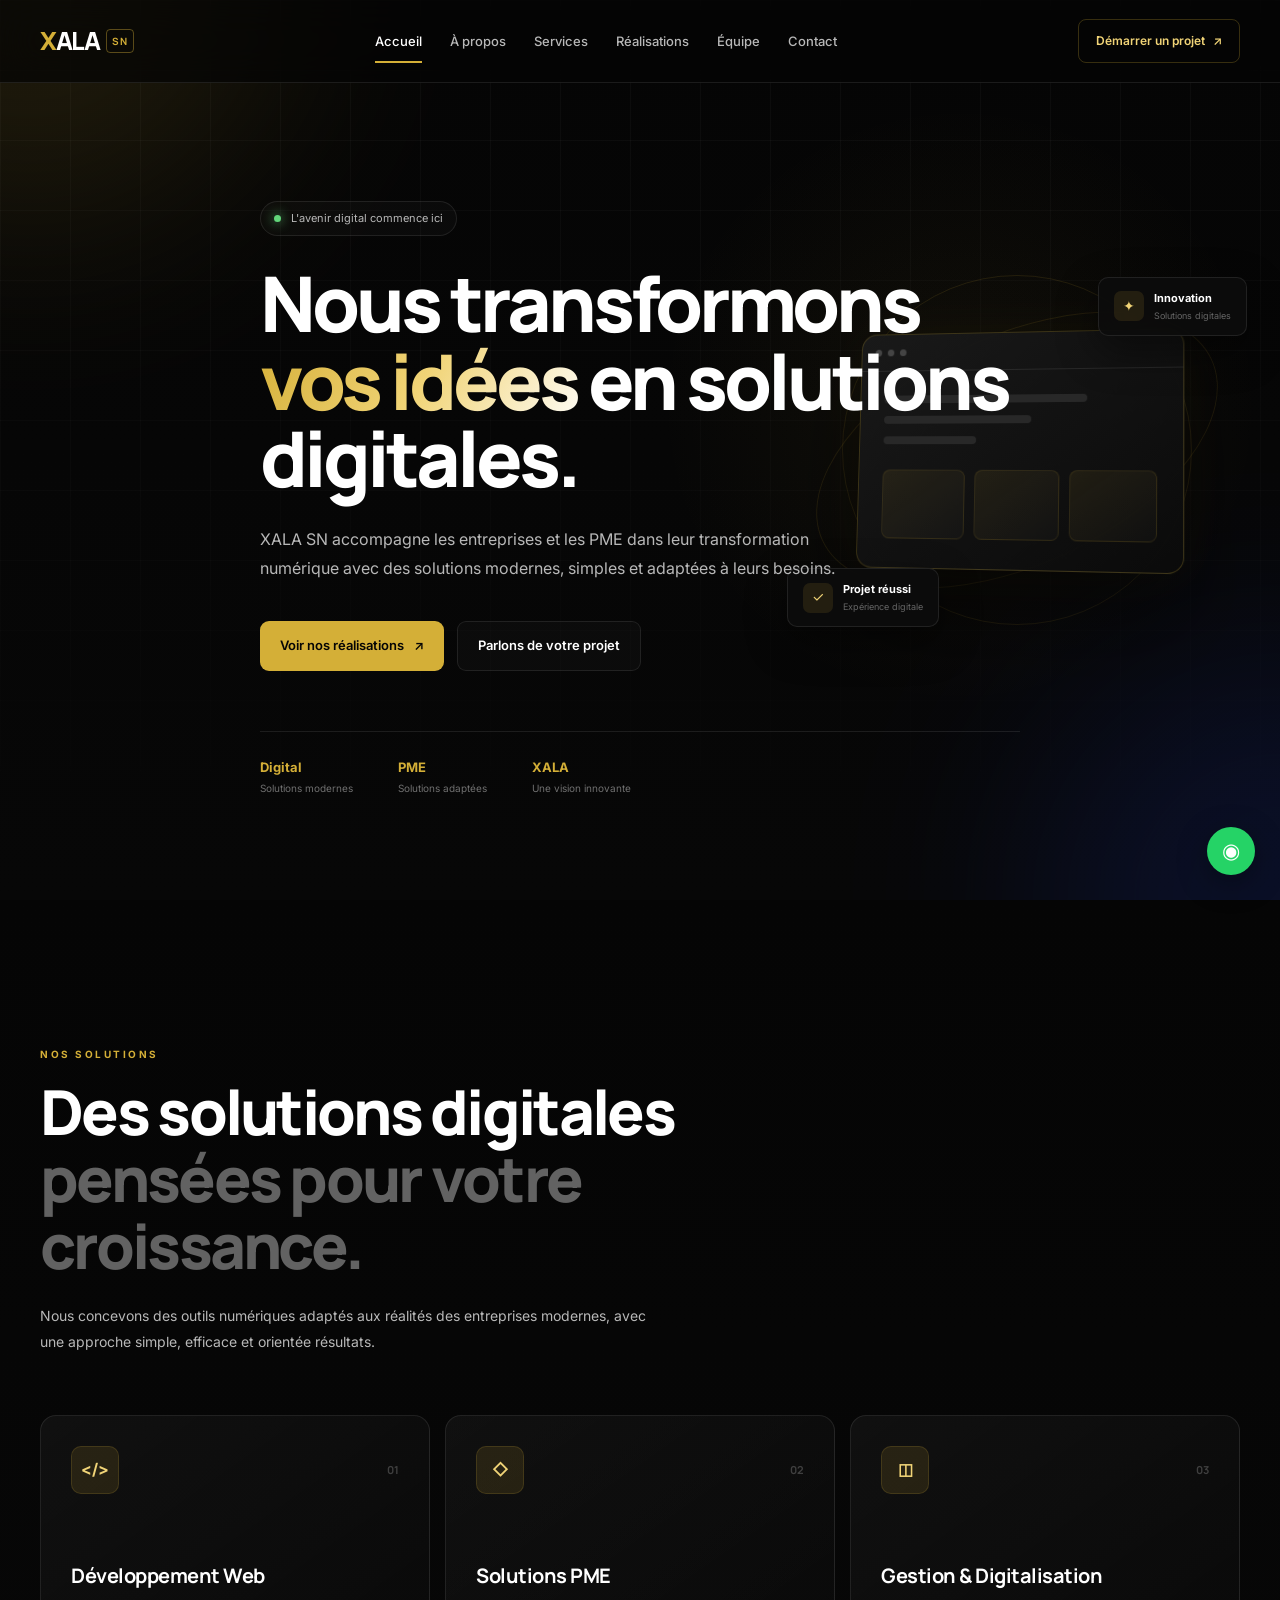
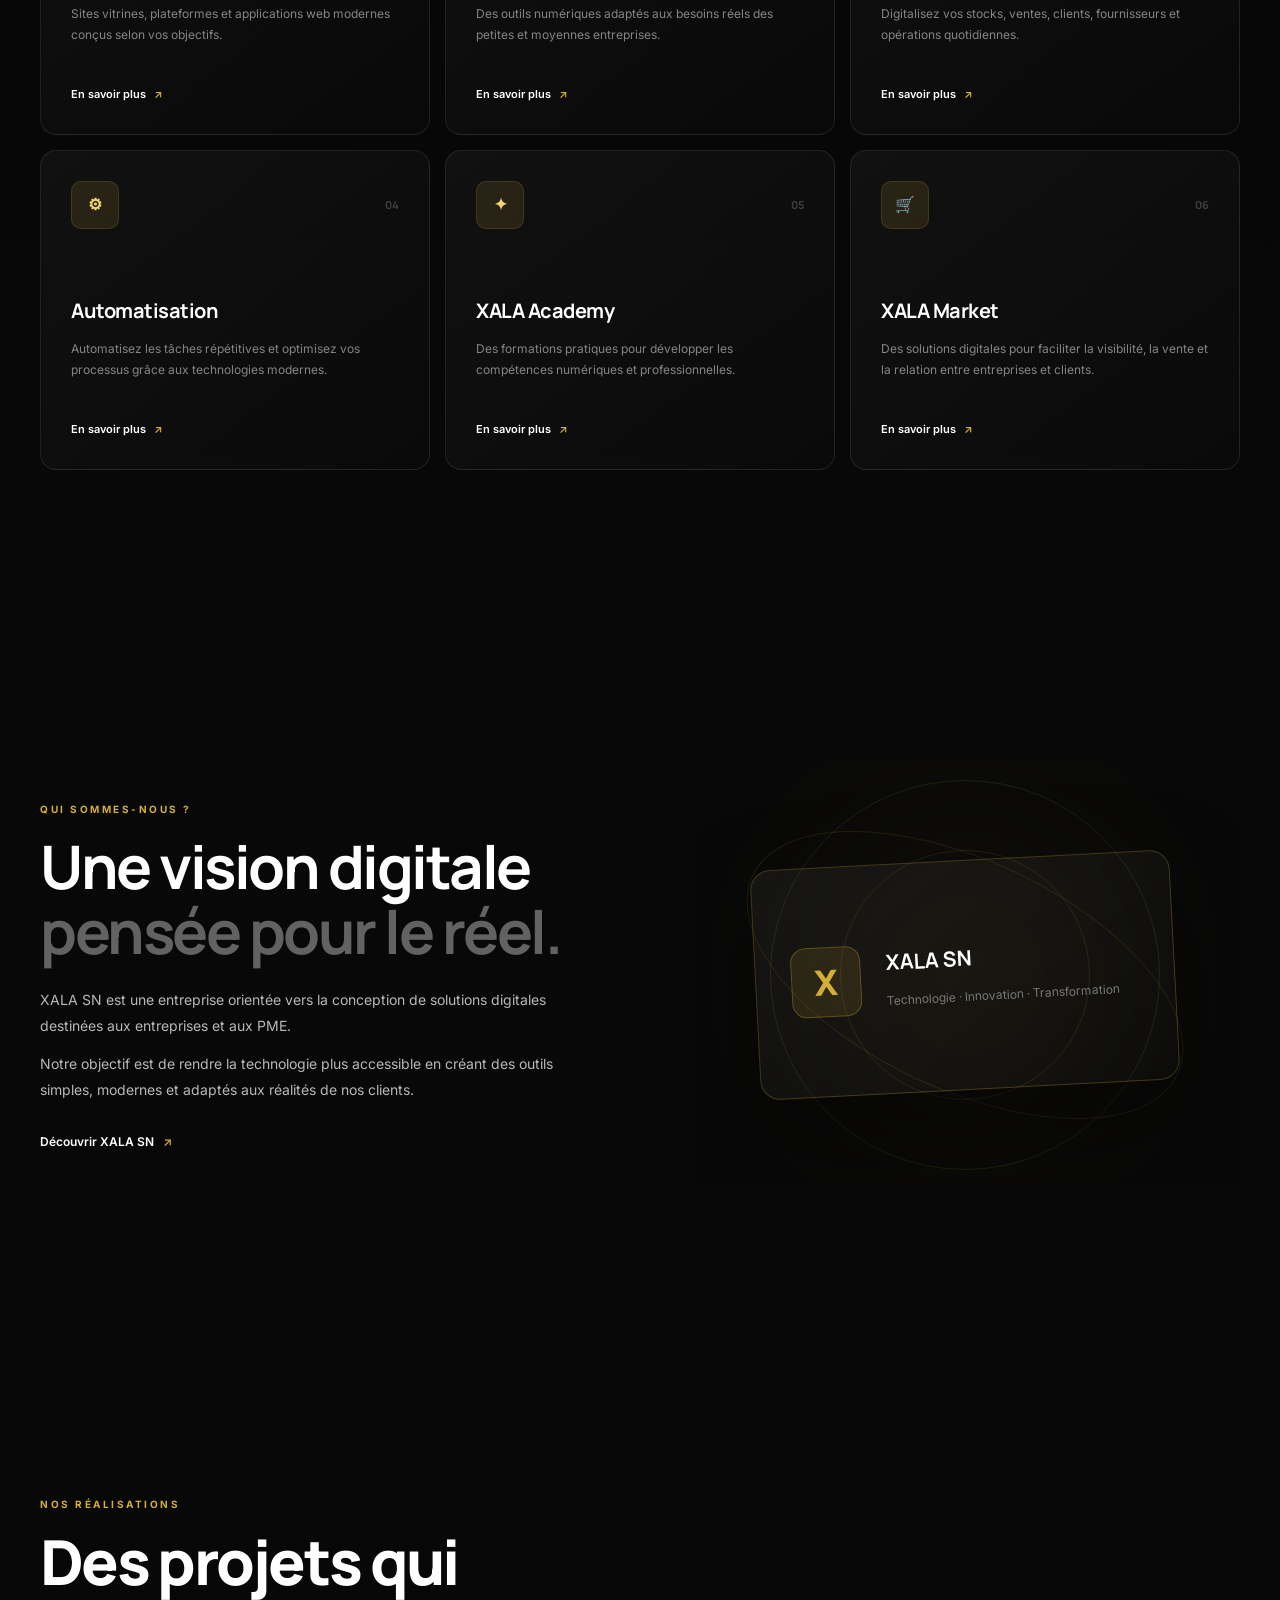
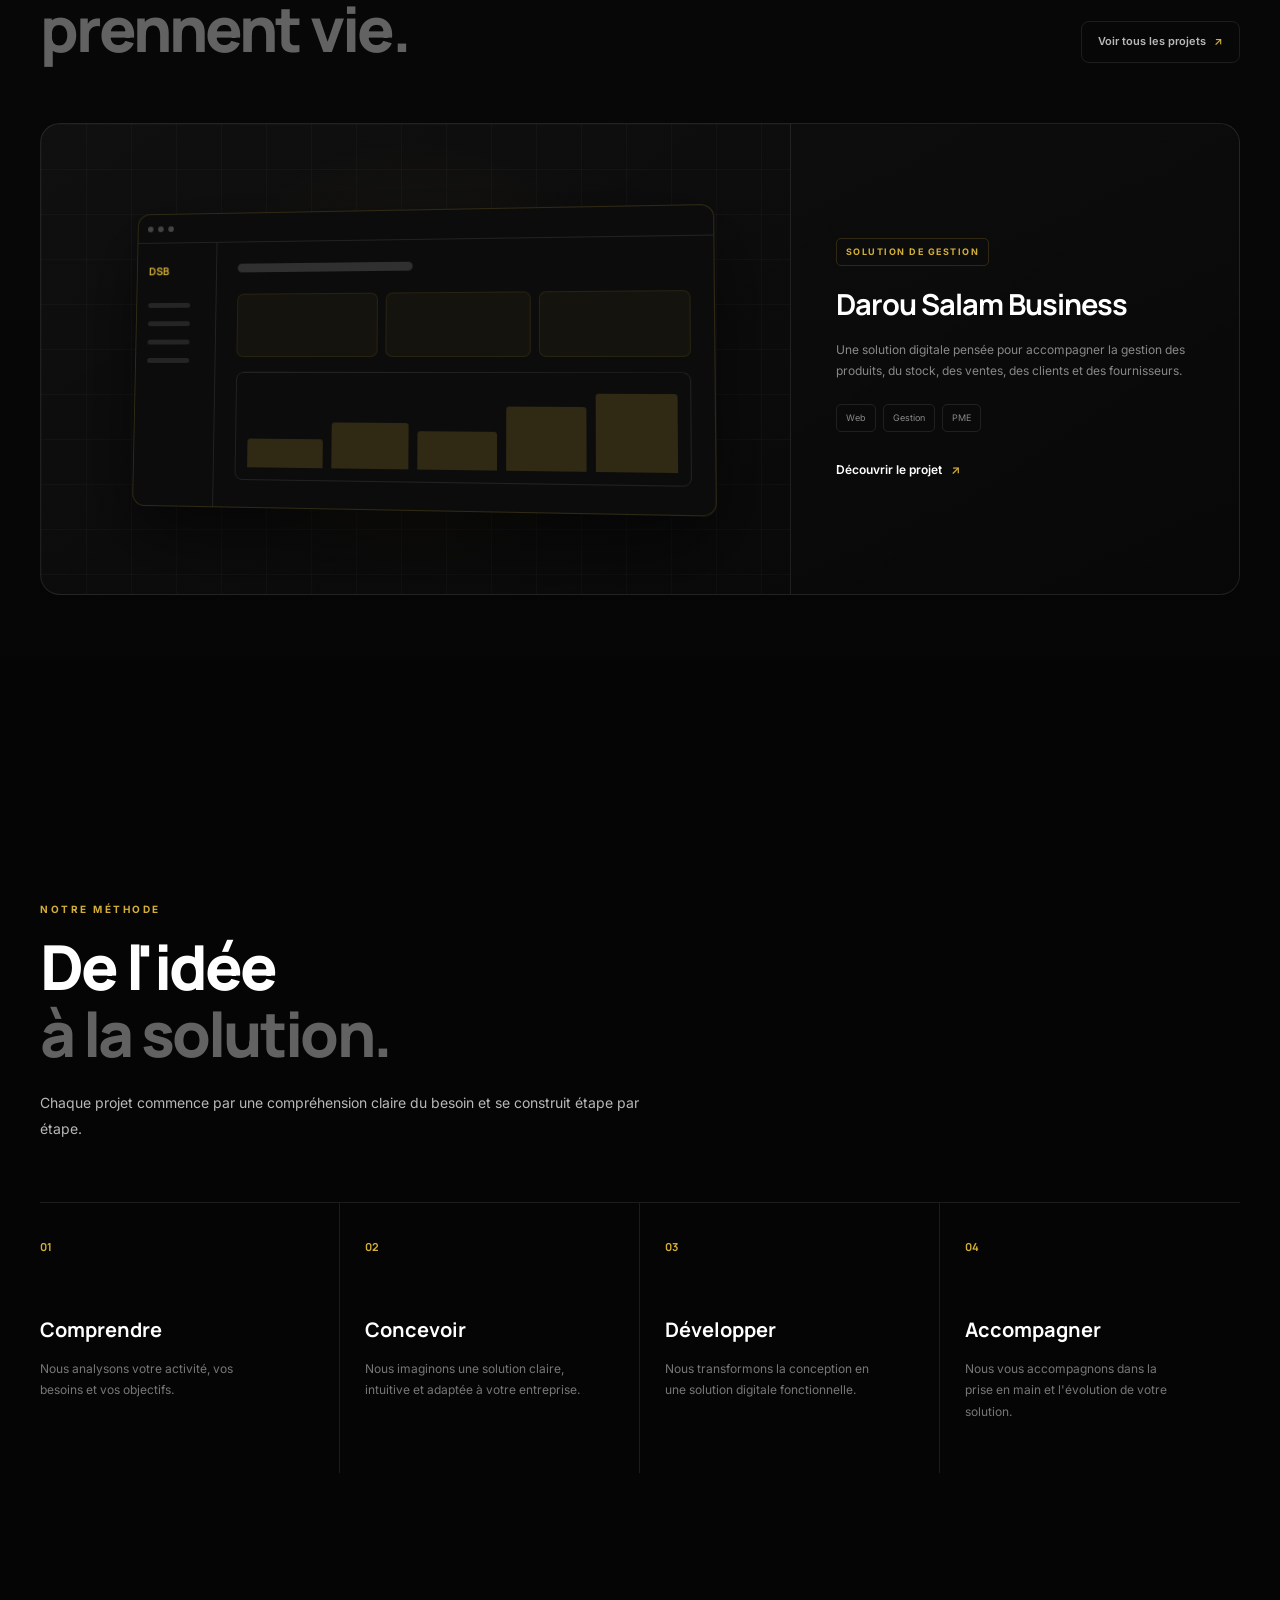
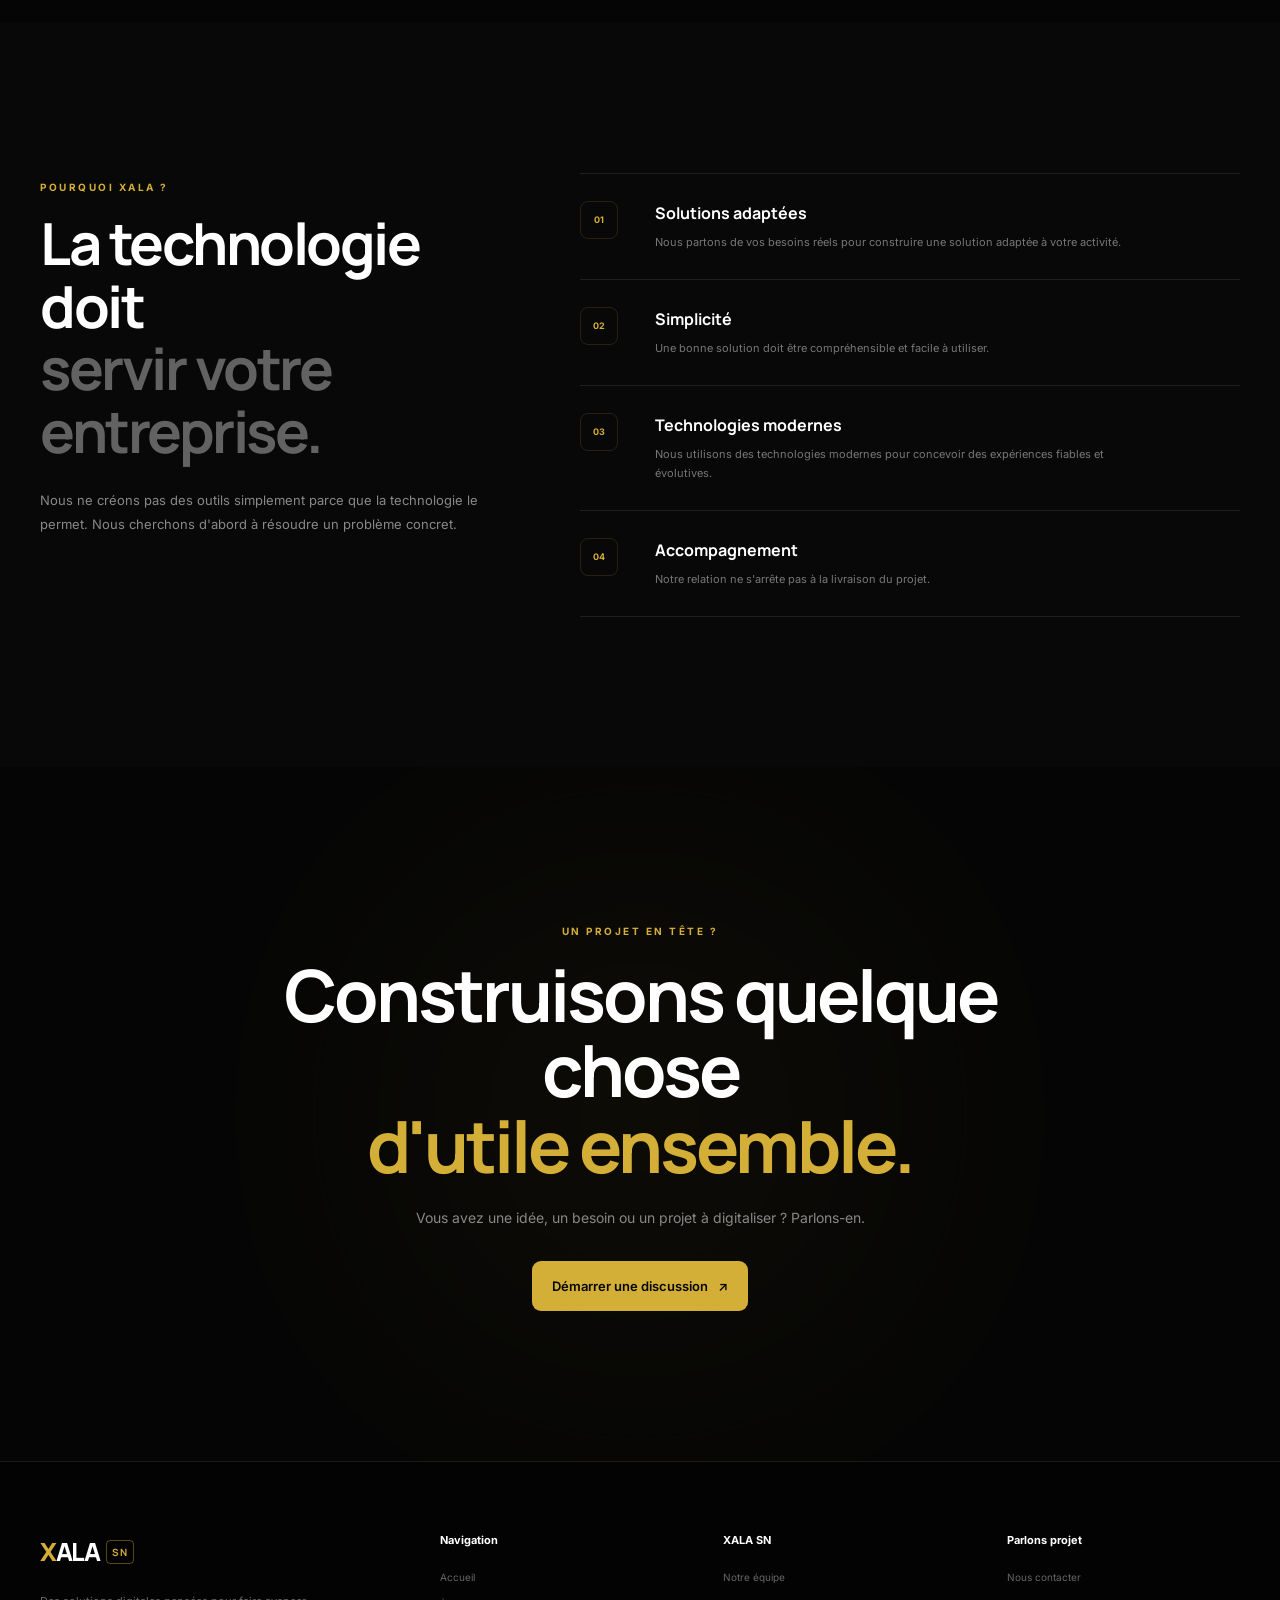
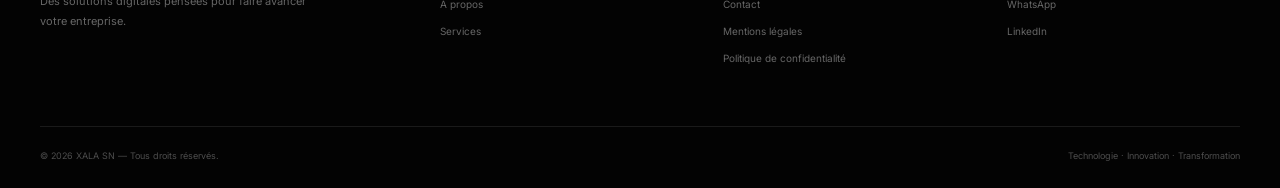
==== index.html @ 2de1e625 "Initial commit" ====
<!DOCTYPE html>
<html lang="fr">

<head>

    <meta charset="UTF-8">

    <meta
        name="viewport"
        content="width=device-width, initial-scale=1.0"
    >

    <meta
        name="description"
        content="XALA SN accompagne les entreprises et les PME dans leur transformation digitale grâce à des solutions modernes, simples et adaptées."
    >

    <meta
        name="author"
        content="XALA SN"
    >

    <title>
        XALA SN | Solutions digitales pour les entreprises
    </title>


    <!-- =====================================================
         GOOGLE FONTS
    ====================================================== -->

    <link
        rel="preconnect"
        href="https://fonts.googleapis.com"
    >

    <link
        rel="preconnect"
        href="https://fonts.gstatic.com"
        crossorigin
    >

    <link
        href="https://fonts.googleapis.com/css2?family=Inter:wght@400;500;600;700;800&family=Manrope:wght@500;600;700;800&display=swap"
        rel="stylesheet"
    >


    <!-- =====================================================
         CSS
    ====================================================== -->

    <link
        rel="stylesheet"
        href="assets/css/style.css"
    >

</head>


<body>


    <!-- =====================================================
         HEADER / NAVBAR
    ====================================================== -->

    <header
        class="header"
        id="header"
    >

        <div class="container navbar">


            <!-- LOGO -->

            <a
                href="index.html"
                class="logo"
                aria-label="XALA SN - Accueil"
            >

                <span class="logo-x">
                    X
                </span>

                <span class="logo-text">
                    ALA
                </span>

                <span class="logo-sn">
                    SN
                </span>

            </a>


            <!-- NAVIGATION -->

            <nav
                class="nav"
                id="nav"
                aria-label="Navigation principale"
            >

                <a
                    href="index.html"
                    class="nav-link active"
                >
                    Accueil
                </a>

                <a
                    href="pages/about.html"
                    class="nav-link"
                >
                    À propos
                </a>

                <a
                    href="pages/services.html"
                    class="nav-link"
                >
                    Services
                </a>

                <a
                    href="pages/portfolio.html"
                    class="nav-link"
                >
                    Réalisations
                </a>

                <a
                    href="pages/team.html"
                    class="nav-link"
                >
                    Équipe
                </a>

                <a
                    href="pages/contact.html"
                    class="nav-link"
                >
                    Contact
                </a>

            </nav>


            <!-- CTA DESKTOP -->

            <a
                href="pages/contact.html"
                class="nav-cta"
            >

                Démarrer un projet

                <span>
                    ↗
                </span>

            </a>


            <!-- MENU MOBILE -->

            <button
                class="menu-toggle"
                id="menuToggle"
                type="button"
                aria-label="Ouvrir le menu"
                aria-expanded="false"
            >

                <span></span>
                <span></span>
                <span></span>

            </button>

        </div>

    </header>



    <!-- =====================================================
         CONTENU PRINCIPAL
    ====================================================== -->

    <main>


        <!-- =================================================
             HERO
        ================================================== -->

        <section
            class="hero"
            id="accueil"
        >

            <!-- Effets décoratifs -->

            <div class="hero-grid"></div>

            <div class="hero-glow glow-one"></div>

            <div class="hero-glow glow-two"></div>


            <div class="container hero-content">


                <!-- BADGE -->

                <div class="hero-badge">

                    <span class="status-dot"></span>

                    <span>
                        L'avenir digital commence ici
                    </span>

                </div>


                <!-- TITRE -->

                <h1>

                    Nous transformons

                    <span class="gradient-text">
                        vos idées
                    </span>

                    en solutions digitales.

                </h1>


                <!-- DESCRIPTION -->

                <p class="hero-description">

                    XALA SN accompagne les entreprises et les PME
                    dans leur transformation numérique avec des
                    solutions modernes, simples et adaptées à leurs
                    besoins.

                </p>


                <!-- BOUTONS -->

                <div class="hero-buttons">

                    <a
                        href="pages/portfolio.html"
                        class="btn btn-primary"
                    >

                        Voir nos réalisations

                        <span>
                            ↗
                        </span>

                    </a>


                    <a
                        href="pages/contact.html"
                        class="btn btn-secondary"
                    >

                        Parlons de votre projet

                    </a>

                </div>


                <!-- INDICATEURS -->

                <div class="hero-stats">

                    <div class="stat">

                        <strong>
                            Digital
                        </strong>

                        <span>
                            Solutions modernes
                        </span>

                    </div>


                    <div class="stat">

                        <strong>
                            PME
                        </strong>

                        <span>
                            Solutions adaptées
                        </span>

                    </div>


                    <div class="stat">

                        <strong>
                            XALA
                        </strong>

                        <span>
                            Une vision innovante
                        </span>

                    </div>

                </div>

            </div>


            <!-- VISUEL TECHNOLOGIQUE -->

            <div class="hero-visual">

                <div class="visual-orbit orbit-one"></div>

                <div class="visual-orbit orbit-two"></div>


                <div class="visual-card">

                    <div class="visual-card-header">

                        <span class="window-dot"></span>
                        <span class="window-dot"></span>
                        <span class="window-dot"></span>

                    </div>


                    <div class="visual-content">

                        <div class="code-line line-large"></div>

                        <div class="code-line line-medium"></div>

                        <div class="code-line line-small"></div>


                        <div class="dashboard-mini">

                            <div></div>
                            <div></div>
                            <div></div>

                        </div>

                    </div>

                </div>


                <!-- CARTE FLOTTANTE -->

                <div class="floating-card floating-one">

                    <span class="floating-icon">
                        ✦
                    </span>

                    <div>

                        <strong>
                            Innovation
                        </strong>

                        <small>
                            Solutions digitales
                        </small>

                    </div>

                </div>


                <div class="floating-card floating-two">

                    <span class="floating-icon">
                        ✓
                    </span>

                    <div>

                        <strong>
                            Projet réussi
                        </strong>

                        <small>
                            Expérience digitale
                        </small>

                    </div>

                </div>

            </div>

        </section>



        <!-- =================================================
             SOLUTIONS
        ================================================== -->

        <section
            class="solutions"
            id="solutions"
        >

            <div class="container">


                <!-- HEADER SECTION -->

                <div class="section-header">

                    <span class="section-label">
                        NOS SOLUTIONS
                    </span>


                    <h2>

                        Des solutions digitales

                        <span>
                            pensées pour votre croissance.
                        </span>

                    </h2>


                    <p>

                        Nous concevons des outils numériques adaptés
                        aux réalités des entreprises modernes, avec
                        une approche simple, efficace et orientée
                        résultats.

                    </p>

                </div>


                <!-- GRILLE -->

                <div class="solutions-grid">


                    <!-- SERVICE 01 -->

                    <article class="solution-card">

                        <div class="solution-top">

                            <div class="solution-icon">
                                &lt;/&gt;
                            </div>

                            <span class="solution-number">
                                01
                            </span>

                        </div>


                        <div>

                            <h3>
                                Développement Web
                            </h3>

                            <p>

                                Sites vitrines, plateformes et
                                applications web modernes conçus
                                selon vos objectifs.

                            </p>

                        </div>


                        <a href="pages/services.html">

                            En savoir plus

                            <span>
                                ↗
                            </span>

                        </a>

                    </article>



                    <!-- SERVICE 02 -->

                    <article class="solution-card">

                        <div class="solution-top">

                            <div class="solution-icon">
                                ◇
                            </div>

                            <span class="solution-number">
                                02
                            </span>

                        </div>


                        <div>

                            <h3>
                                Solutions PME
                            </h3>

                            <p>

                                Des outils numériques adaptés aux
                                besoins réels des petites et moyennes
                                entreprises.

                            </p>

                        </div>


                        <a href="pages/services.html">

                            En savoir plus

                            <span>
                                ↗
                            </span>

                        </a>

                    </article>



                    <!-- SERVICE 03 -->

                    <article class="solution-card">

                        <div class="solution-top">

                            <div class="solution-icon">
                                ◫
                            </div>

                            <span class="solution-number">
                                03
                            </span>

                        </div>


                        <div>

                            <h3>
                                Gestion & Digitalisation
                            </h3>

                            <p>

                                Digitalisez vos stocks, ventes,
                                clients, fournisseurs et opérations
                                quotidiennes.

                            </p>

                        </div>


                        <a href="pages/services.html">

                            En savoir plus

                            <span>
                                ↗
                            </span>

                        </a>

                    </article>



                    <!-- SERVICE 04 -->

                    <article class="solution-card">

                        <div class="solution-top">

                            <div class="solution-icon">
                                ⚙
                            </div>

                            <span class="solution-number">
                                04
                            </span>

                        </div>


                        <div>

                            <h3>
                                Automatisation
                            </h3>

                            <p>

                                Automatisez les tâches répétitives
                                et optimisez vos processus grâce aux
                                technologies modernes.

                            </p>

                        </div>


                        <a href="pages/services.html">

                            En savoir plus

                            <span>
                                ↗
                            </span>

                        </a>

                    </article>



                    <!-- SERVICE 05 -->

                    <article class="solution-card">

                        <div class="solution-top">

                            <div class="solution-icon">
                                ✦
                            </div>

                            <span class="solution-number">
                                05
                            </span>

                        </div>


                        <div>

                            <h3>
                                XALA Academy
                            </h3>

                            <p>

                                Des formations pratiques pour
                                développer les compétences numériques
                                et professionnelles.

                            </p>

                        </div>


                        <a href="pages/services.html">

                            En savoir plus

                            <span>
                                ↗
                            </span>

                        </a>

                    </article>



                    <!-- SERVICE 06 -->

                    <article class="solution-card">

                        <div class="solution-top">

                            <div class="solution-icon">
                                🛒
                            </div>

                            <span class="solution-number">
                                06
                            </span>

                        </div>


                        <div>

                            <h3>
                                XALA Market
                            </h3>

                            <p>

                                Des solutions digitales pour faciliter
                                la visibilité, la vente et la relation
                                entre entreprises et clients.

                            </p>

                        </div>


                        <a href="pages/services.html">

                            En savoir plus

                            <span>
                                ↗
                            </span>

                        </a>

                    </article>

                </div>

            </div>

        </section>



        <!-- =================================================
             À PROPOS / INTRODUCTION
        ================================================== -->

        <section
            class="about-preview"
            id="about-preview"
        >

            <div class="container about-preview-grid">


                <!-- TEXTE -->

                <div class="about-preview-content">

                    <span class="section-label">
                        QUI SOMMES-NOUS ?
                    </span>


                    <h2>

                        Une vision digitale
                        <span>
                            pensée pour le réel.
                        </span>

                    </h2>


                    <p>

                        XALA SN est une entreprise orientée vers
                        la conception de solutions digitales
                        destinées aux entreprises et aux PME.

                    </p>


                    <p>

                        Notre objectif est de rendre la technologie
                        plus accessible en créant des outils simples,
                        modernes et adaptés aux réalités de nos
                        clients.

                    </p>


                    <a
                        href="pages/about.html"
                        class="text-link"
                    >

                        Découvrir XALA SN

                        <span>
                            ↗
                        </span>

                    </a>

                </div>


                <!-- BLOC VISUEL -->

                <div class="about-preview-visual">

                    <div class="about-glow"></div>


                    <div class="about-card">

                        <span class="about-card-number">
                            X
                        </span>


                        <div>

                            <strong>
                                XALA SN
                            </strong>

                            <p>
                                Technologie · Innovation ·
                                Transformation
                            </p>

                        </div>

                    </div>


                    <div class="about-line line-one"></div>

                    <div class="about-line line-two"></div>

                    <div class="about-line line-three"></div>

                </div>

            </div>

        </section>



        <!-- =================================================
             RÉALISATIONS
        ================================================== -->

        <section
            class="portfolio-preview"
            id="portfolio"
        >

            <div class="container">


                <div class="section-header section-header-row">

                    <div>

                        <span class="section-label">
                            NOS RÉALISATIONS
                        </span>


                        <h2>

                            Des projets qui
                            <span>
                                prennent vie.
                            </span>

                        </h2>

                    </div>


                    <a
                        href="pages/portfolio.html"
                        class="outline-link"
                    >

                        Voir tous les projets

                        <span>
                            ↗
                        </span>

                    </a>

                </div>


                <!-- PROJET PRINCIPAL -->

                <article class="project-card">


                    <!-- VISUEL PROJET -->

                    <div class="project-visual">

                        <div class="project-browser">

                            <div class="browser-top">

                                <span></span>
                                <span></span>
                                <span></span>

                            </div>


                            <div class="browser-content">

                                <div class="browser-sidebar">

                                    <strong>
                                        DSB
                                    </strong>

                                    <span></span>
                                    <span></span>
                                    <span></span>
                                    <span></span>

                                </div>


                                <div class="browser-dashboard">

                                    <div class="dashboard-title"></div>


                                    <div class="dashboard-cards">

                                        <div></div>
                                        <div></div>
                                        <div></div>

                                    </div>


                                    <div class="dashboard-chart">

                                        <span></span>
                                        <span></span>
                                        <span></span>
                                        <span></span>
                                        <span></span>

                                    </div>

                                </div>

                            </div>

                        </div>

                    </div>


                    <!-- INFORMATIONS -->

                    <div class="project-info">

                        <span class="project-tag">
                            SOLUTION DE GESTION
                        </span>


                        <h3>
                            Darou Salam Business
                        </h3>


                        <p>

                            Une solution digitale pensée pour
                            accompagner la gestion des produits,
                            du stock, des ventes, des clients et
                            des fournisseurs.

                        </p>


                        <div class="project-tech">

                            <span>
                                Web
                            </span>

                            <span>
                                Gestion
                            </span>

                            <span>
                                PME
                            </span>

                        </div>


                        <a
                            href="pages/portfolio.html"
                            class="text-link"
                        >

                            Découvrir le projet

                            <span>
                                ↗
                            </span>

                        </a>

                    </div>

                </article>

            </div>

        </section>



        <!-- =================================================
             PROCESSUS
        ================================================== -->

        <section
            class="process"
            id="process"
        >

            <div class="container">


                <div class="section-header">

                    <span class="section-label">
                        NOTRE MÉTHODE
                    </span>


                    <h2>

                        De l'idée
                        <span>
                            à la solution.
                        </span>

                    </h2>


                    <p>

                        Chaque projet commence par une compréhension
                        claire du besoin et se construit étape par
                        étape.

                    </p>

                </div>


                <div class="process-grid">


                    <!-- ÉTAPE 01 -->

                    <div class="process-item">

                        <span class="process-number">
                            01
                        </span>

                        <h3>
                            Comprendre
                        </h3>

                        <p>

                            Nous analysons votre activité,
                            vos besoins et vos objectifs.

                        </p>

                    </div>


                    <!-- ÉTAPE 02 -->

                    <div class="process-item">

                        <span class="process-number">
                            02
                        </span>

                        <h3>
                            Concevoir
                        </h3>

                        <p>

                            Nous imaginons une solution claire,
                            intuitive et adaptée à votre entreprise.

                        </p>

                    </div>


                    <!-- ÉTAPE 03 -->

                    <div class="process-item">

                        <span class="process-number">
                            03
                        </span>

                        <h3>
                            Développer
                        </h3>

                        <p>

                            Nous transformons la conception en
                            une solution digitale fonctionnelle.

                        </p>

                    </div>


                    <!-- ÉTAPE 04 -->

                    <div class="process-item">

                        <span class="process-number">
                            04
                        </span>

                        <h3>
                            Accompagner
                        </h3>

                        <p>

                            Nous vous accompagnons dans la prise
                            en main et l'évolution de votre solution.

                        </p>

                    </div>

                </div>

            </div>

        </section>



        <!-- =================================================
             POURQUOI XALA
        ================================================== -->

        <section
            class="why-xala"
            id="why-xala"
        >

            <div class="container why-grid">


                <!-- GAUCHE -->

                <div class="why-intro">

                    <span class="section-label">
                        POURQUOI XALA ?
                    </span>


                    <h2>

                        La technologie doit
                        <span>
                            servir votre entreprise.
                        </span>

                    </h2>


                    <p>

                        Nous ne créons pas des outils simplement
                        parce que la technologie le permet.
                        Nous cherchons d'abord à résoudre un
                        problème concret.

                    </p>

                </div>


                <!-- DROITE -->

                <div class="why-list">


                    <div class="why-item">

                        <span class="why-icon">
                            01
                        </span>

                        <div>

                            <h3>
                                Solutions adaptées
                            </h3>

                            <p>

                                Nous partons de vos besoins réels
                                pour construire une solution adaptée
                                à votre activité.

                            </p>

                        </div>

                    </div>


                    <div class="why-item">

                        <span class="why-icon">
                            02
                        </span>

                        <div>

                            <h3>
                                Simplicité
                            </h3>

                            <p>

                                Une bonne solution doit être
                                compréhensible et facile à utiliser.

                            </p>

                        </div>

                    </div>


                    <div class="why-item">

                        <span class="why-icon">
                            03
                        </span>

                        <div>

                            <h3>
                                Technologies modernes
                            </h3>

                            <p>

                                Nous utilisons des technologies
                                modernes pour concevoir des
                                expériences fiables et évolutives.

                            </p>

                        </div>

                    </div>


                    <div class="why-item">

                        <span class="why-icon">
                            04
                        </span>

                        <div>

                            <h3>
                                Accompagnement
                            </h3>

                            <p>

                                Notre relation ne s'arrête pas
                                à la livraison du projet.

                            </p>

                        </div>

                    </div>

                </div>

            </div>

        </section>



        <!-- =================================================
             CALL TO ACTION
        ================================================== -->

        <section
            class="cta-section"
            id="contact-cta"
        >

            <div class="cta-glow"></div>


            <div class="container cta-content">


                <span class="section-label">
                    UN PROJET EN TÊTE ?
                </span>


                <h2>

                    Construisons quelque chose
                    <span>
                        d'utile ensemble.
                    </span>

                </h2>


                <p>

                    Vous avez une idée, un besoin ou un projet
                    à digitaliser ? Parlons-en.

                </p>


                <a
                    href="pages/contact.html"
                    class="btn btn-primary"
                >

                    Démarrer une discussion

                    <span>
                        ↗
                    </span>

                </a>

            </div>

        </section>


    </main>



    <!-- =====================================================
         FOOTER
    ====================================================== -->

    <footer class="footer">


        <div class="container footer-grid">


            <!-- IDENTITÉ -->

            <div class="footer-brand">

                <a
                    href="index.html"
                    class="logo"
                >

                    <span class="logo-x">
                        X
                    </span>

                    <span class="logo-text">
                        ALA
                    </span>

                    <span class="logo-sn">
                        SN
                    </span>

                </a>


                <p>

                    Des solutions digitales pensées
                    pour faire avancer votre entreprise.

                </p>

            </div>


            <!-- NAVIGATION -->

            <div class="footer-column">

                <h3>
                    Navigation
                </h3>


                <a href="index.html">
                    Accueil
                </a>

                <a href="pages/about.html">
                    À propos
                </a>

                <a href="pages/services.html">
                    Services
                </a>

                <a href="pages/portfolio.html">
            </Portfolio>
                </a>

            </div>


            <!-- ENTREPRISE -->

            <div class="footer-column">

                <h3>
                    XALA SN
                </h3>


                <a href="pages/team.html">
                    Notre équipe
                </a>

                <a href="pages/contact.html">
                    Contact
                </a>

                <a href="#">
                    Mentions légales
                </a>

                <a href="#">
                    Politique de confidentialité
                </a>

            </div>


            <!-- CONTACT -->

            <div class="footer-column">

                <h3>
                    Parlons projet
                </h3>


                <a href="pages/contact.html">
                    Nous contacter
                </a>

                <a href="#">
                    WhatsApp
                </a>

                <a href="#">
                    LinkedIn
                </a>

            </div>

        </div>


        <!-- FOOTER BOTTOM -->

        <div class="container footer-bottom">

            <p>
                © 2026 XALA SN — Tous droits réservés.
            </p>


            <p>
                Technologie · Innovation · Transformation
            </p>

        </div>

    </footer>



    <!-- =====================================================
         JAVASCRIPT
    ====================================================== -->

    <script
        src="assets/js/script.js"
    ></script>
<!-- =====================================================
     BOUTONS FLOTTANTS
===================================================== -->

<!-- Retour en haut -->
<button
    class="back-to-top"
    id="backToTop"
    aria-label="Retour en haut"
>
    ↑
</button>


<!-- WhatsApp -->
<a
    href="https://wa.me/221763623959"
    class="whatsapp-button"
    target="_blank"
    rel="noopener noreferrer"
    aria-label="Contacter XALA SN sur WhatsApp"
>
    <span>◉</span>
</a>
</body>

</html>
---- assets/css/style.css ----
/* =========================================================
   XALA SN
   CORPORATE PORTFOLIO
   DESIGN SYSTEM
   RESPONSIVE — DESKTOP / TABLET / MOBILE
========================================================= */


/* =========================================================
   VARIABLES
========================================================= */

:root {

    --black: #050505;
    --black-2: #080808;
    --black-3: #0d0d0d;
    --card: #111111;

    --white: #ffffff;
    --white-soft: #b8b8b8;
    --gray: #777777;
    --gray-dark: #444444;

    --gold: #d4af37;
    --gold-light: #f1d477;
    --gold-soft: rgba(212, 175, 55, 0.12);

    --border: rgba(255, 255, 255, 0.09);
    --border-gold: rgba(212, 175, 55, 0.25);

    --container: 1200px;

    --radius: 16px;

    --transition: 0.35s ease;

}


/* =========================================================
   RESET
========================================================= */

* {
    margin: 0;
    padding: 0;
    box-sizing: border-box;
}


html {
    scroll-behavior: smooth;
}


body {

    font-family: "Inter", sans-serif;

    background: var(--black);

    color: var(--white);

    line-height: 1.6;

    overflow-x: hidden;

}


body.menu-open {
    overflow: hidden;
}


img {
    max-width: 100%;
    display: block;
}


a {
    text-decoration: none;
    color: inherit;
}


button,
input,
textarea,
select {
    font: inherit;
}


button {
    border: 0;
}


::selection {
    background: var(--gold);
    color: var(--black);
}


/* =========================================================
   CONTAINER
========================================================= */

.container {

    width: min(calc(100% - 40px),
            var(--container));

    margin-inline: auto;

}


/* =========================================================
   HEADER
========================================================= */

.header {

    position: fixed;

    top: 0;
    left: 0;

    width: 100%;

    z-index: 1000;

    border-bottom: 1px solid var(--border);

    background: rgba(5, 5, 5, 0.72);

    -webkit-backdrop-filter: blur(20px);

    backdrop-filter: blur(20px);

}


.navbar {

    min-height: 82px;

    display: flex;

    align-items: center;

    justify-content: space-between;

    gap: 30px;

}


/* =========================================================
   LOGO
========================================================= */

.logo {

    display: inline-flex;

    align-items: center;

    flex-shrink: 0;

    font-family: "Manrope", sans-serif;

    font-size: 25px;

    font-weight: 800;

    letter-spacing: -1.5px;

}


.logo-x {
    color: var(--gold);
}


.logo-text {
    color: var(--white);
}


.logo-sn {

    margin-left: 7px;

    padding: 3px 5px;

    border: 1px solid rgba(212, 175, 55, 0.4);

    border-radius: 4px;

    color: var(--gold);

    font-size: 10px;

    font-weight: 700;

    letter-spacing: 1px;

}


/* =========================================================
   NAVIGATION
========================================================= */

.nav {

    display: flex;

    align-items: center;

    gap: 28px;

}


.nav-link {

    position: relative;

    padding: 5px 0;

    color: var(--white-soft);

    font-size: 13px;

    font-weight: 500;

    transition: var(--transition);

}


.nav-link:hover,
.nav-link.active {

    color: var(--white);

}


.nav-link::after {

    content: "";

    position: absolute;

    left: 0;
    bottom: -7px;

    width: 0;
    height: 2px;

    background: var(--gold);

    transition: var(--transition);

}


.nav-link:hover::after,
.nav-link.active::after {

    width: 100%;

}


/* =========================================================
   NAV CTA
========================================================= */

.nav-cta {

    display: inline-flex;

    align-items: center;

    gap: 8px;

    padding: 11px 17px;

    border: 1px solid var(--border-gold);

    border-radius: 8px;

    color: var(--gold-light);

    font-size: 12px;

    font-weight: 600;

    white-space: nowrap;

    transition: var(--transition);

}


.nav-cta span {
    transition: var(--transition);
}


.nav-cta:hover {

    background: var(--gold);

    color: var(--black);

    border-color: var(--gold);

}


.nav-cta:hover span {

    transform: translate(2px, -2px);

}


/* =========================================================
   MOBILE MENU BUTTON
========================================================= */

.menu-toggle {

    display: none;

    width: 42px;
    height: 42px;

    align-items: center;
    justify-content: center;

    flex-direction: column;

    gap: 5px;

    background: rgba(255, 255, 255, 0.03);

    border: 1px solid var(--border);

    border-radius: 9px;

    cursor: pointer;

}


.menu-toggle span {

    width: 20px;
    height: 2px;

    background: var(--white);

    border-radius: 10px;

    transition: var(--transition);

}


.menu-toggle.active span:nth-child(1) {

    transform:
        translateY(7px) rotate(45deg);

}


.menu-toggle.active span:nth-child(2) {

    opacity: 0;

}


.menu-toggle.active span:nth-child(3) {

    transform:
        translateY(-7px) rotate(-45deg);

}


/* =========================================================
   HERO
========================================================= */

.hero {

    position: relative;

    min-height: 100vh;

    display: flex;

    align-items: center;

    overflow: hidden;

    padding-top: 82px;

    background:

        radial-gradient(circle at 75% 45%,
            rgba(212, 175, 55, 0.055),
            transparent 28%),

        linear-gradient(180deg,
            #050505 0%,
            #070707 100%);

}


/* =========================================================
   HERO GRID
========================================================= */

.hero-grid {

    position: absolute;

    inset: 0;

    background-image:

        linear-gradient(rgba(255, 255, 255, 0.035) 1px,
            transparent 1px),

        linear-gradient(90deg,
            rgba(255, 255, 255, 0.035) 1px,
            transparent 1px);

    background-size: 70px 70px;

    -webkit-mask-image:
        linear-gradient(to bottom,
            black 0%,
            rgba(0, 0, 0, 0.5) 55%,
            transparent 100%);

    mask-image:
        linear-gradient(to bottom,
            black 0%,
            rgba(0, 0, 0, 0.5) 55%,
            transparent 100%);

}


/* =========================================================
   HERO GLOWS
========================================================= */

.hero-glow {

    position: absolute;

    width: 500px;
    height: 500px;

    border-radius: 50%;

    filter: blur(110px);

    opacity: 0.13;

    pointer-events: none;

}


.glow-one {

    top: -280px;
    left: -220px;

    background: var(--gold);

}


.glow-two {

    right: -250px;
    bottom: -250px;

    background: #254cff;

}


/* =========================================================
   HERO CONTENT
========================================================= */

.hero-content {

    position: relative;

    z-index: 3;

    max-width: 760px;

    padding: 95px 0 80px;

}


/* =========================================================
   HERO BADGE
========================================================= */

.hero-badge {

    display: inline-flex;

    align-items: center;

    gap: 10px;

    padding: 8px 13px;

    margin-bottom: 28px;

    border: 1px solid var(--border);

    border-radius: 100px;

    background: rgba(255, 255, 255, 0.025);

    color: var(--white-soft);

    font-size: 11px;

}


.status-dot {

    width: 7px;
    height: 7px;

    flex-shrink: 0;

    border-radius: 50%;

    background: #62d67a;

    box-shadow: 0 0 12px #62d67a;

}


/* =========================================================
   HERO TITLE
========================================================= */

.hero h1 {

    max-width: 850px;

    font-family: "Manrope", sans-serif;

    font-size: clamp(48px,
            6vw,
            82px);

    font-weight: 800;

    line-height: 1.01;

    letter-spacing: -4px;

}


.gradient-text {

    background:

        linear-gradient(120deg,
            var(--gold),
            var(--gold-light),
            #ffffff);

    -webkit-background-clip: text;

    background-clip: text;

    color: transparent;

}


/* =========================================================
   HERO DESCRIPTION
========================================================= */

.hero-description {

    max-width: 620px;

    margin-top: 28px;

    color: var(--white-soft);

    font-size: 16px;

    line-height: 1.8;

}


/* =========================================================
   HERO BUTTONS
========================================================= */

.hero-buttons {

    display: flex;

    align-items: center;

    flex-wrap: wrap;

    gap: 13px;

    margin-top: 38px;

}


.btn {

    min-height: 50px;

    display: inline-flex;

    align-items: center;

    justify-content: center;

    gap: 10px;

    padding: 0 20px;

    border-radius: 9px;

    font-size: 13px;

    font-weight: 600;

    transition: var(--transition);

}


.btn span {
    transition: var(--transition);
}


.btn-primary {

    background: var(--gold);

    color: var(--black);

}


.btn-primary:hover {

    background: var(--gold-light);

    transform: translateY(-3px);

    box-shadow:
        0 15px 40px rgba(212, 175, 55, 0.2);

}


.btn-primary:hover span {

    transform: translate(3px, -3px);

}


.btn-secondary {

    border: 1px solid var(--border);

    background: rgba(255, 255, 255, 0.025);

    color: var(--white);

}


.btn-secondary:hover {

    border-color: var(--gold);

    color: var(--gold-light);

    transform: translateY(-3px);

}


/* =========================================================
   HERO STATS
========================================================= */

.hero-stats {

    display: flex;

    align-items: stretch;

    gap: 45px;

    margin-top: 60px;

    padding-top: 25px;

    border-top: 1px solid var(--border);

}


.stat {

    display: flex;

    flex-direction: column;

    gap: 3px;

}


.stat strong {

    color: var(--gold);

    font-size: 13px;

    font-weight: 700;

}


.stat span {

    color: #707070;

    font-size: 10px;

}


/* =========================================================
   HERO VISUAL
========================================================= */

.hero-visual {

    position: absolute;

    top: 50%;
    right: 3%;

    width: 450px;
    height: 450px;

    z-index: 2;

    transform: translateY(-50%);

    pointer-events: none;

}


/* =========================================================
   ORBITS
========================================================= */

.visual-orbit {

    position: absolute;

    top: 50%;
    left: 50%;

    border: 1px solid rgba(212, 175, 55, 0.12);

    border-radius: 50%;

    transform: translate(-50%, -50%);

}


.orbit-one {

    width: 430px;
    height: 230px;

    transform:
        translate(-50%, -50%) rotate(-25deg);

}


.orbit-two {

    width: 350px;
    height: 350px;

}


/* =========================================================
   VISUAL CARD
========================================================= */

.visual-card {

    position: absolute;

    top: 50%;
    left: 50%;

    width: 330px;
    height: 240px;

    overflow: hidden;

    border: 1px solid rgba(212, 175, 55, 0.23);

    border-radius: 16px;

    background:
        linear-gradient(145deg,
            rgba(25, 25, 25, 0.96),
            rgba(10, 10, 10, 0.94));

    box-shadow:

        0 40px 100px rgba(0, 0, 0, 0.65),

        0 0 60px rgba(212, 175, 55, 0.06);

    transform:
        translate(-50%, -50%) perspective(1000px) rotateY(-10deg) rotateX(5deg);

}


/* =========================================================
   BROWSER HEADER
========================================================= */

.visual-card-header {

    height: 38px;

    display: flex;

    align-items: center;

    gap: 6px;

    padding: 0 14px;

    border-bottom: 1px solid var(--border);

}


.window-dot {

    width: 7px;
    height: 7px;

    border-radius: 50%;

    background: #444;

}


/* =========================================================
   VISUAL CONTENT
========================================================= */

.visual-content {

    padding: 25px;

}


.code-line {

    height: 8px;

    margin-bottom: 13px;

    border-radius: 20px;

    background: #282828;

}


.line-large {
    width: 75%;
}


.line-medium {
    width: 55%;
}


.line-small {
    width: 35%;
}


.dashboard-mini {

    display: flex;

    gap: 10px;

    margin-top: 26px;

}


.dashboard-mini div {

    flex: 1;

    height: 70px;

    border: 1px solid rgba(212, 175, 55, 0.12);

    border-radius: 8px;

    background:
        linear-gradient(145deg,
            rgba(212, 175, 55, 0.09),
            rgba(255, 255, 255, 0.02));

}


/* =========================================================
   FLOATING CARDS
========================================================= */

.floating-card {

    position: absolute;

    display: flex;

    align-items: center;

    gap: 10px;

    padding: 12px 15px;

    border: 1px solid var(--border);

    border-radius: 10px;

    background: rgba(13, 13, 13, 0.92);

    -webkit-backdrop-filter: blur(15px);

    backdrop-filter: blur(15px);

    box-shadow:
        0 15px 40px rgba(0, 0, 0, 0.45);

    animation: floating 4s ease-in-out infinite;

}


.floating-one {

    top: 52px;
    right: -5px;

}


.floating-two {

    left: -5px;
    bottom: 48px;

    animation-delay: 1.5s;

}


.floating-icon {

    width: 30px;
    height: 30px;

    display: grid;

    place-items: center;

    border-radius: 7px;

    background: var(--gold-soft);

    color: var(--gold-light);

    font-size: 14px;

}


.floating-card strong {

    display: block;

    color: var(--white);

    font-size: 11px;

}


.floating-card small {

    display: block;

    margin-top: 1px;

    color: #666;

    font-size: 9px;

}


@keyframes floating {

    0%,
    100% {
        transform: translateY(0);
    }

    50% {
        transform: translateY(-10px);
    }

}


/* =========================================================
   SECTION GLOBAL
========================================================= */

.solutions,
.about-preview,
.portfolio-preview,
.process,
.why-xala {

    position: relative;

}


.section-label {

    display: inline-block;

    margin-bottom: 17px;

    color: var(--gold);

    font-size: 10px;

    font-weight: 700;

    letter-spacing: 2.5px;

}


.section-header {

    max-width: 720px;

    margin-bottom: 60px;

}


.section-header h2 {

    font-family: "Manrope", sans-serif;

    font-size: clamp(38px,
            5vw,
            62px);

    font-weight: 800;

    line-height: 1.08;

    letter-spacing: -2.7px;

}


.section-header h2 span {

    display: block;

    color: #626262;

}


.section-header p {

    max-width: 610px;

    margin-top: 23px;

    color: var(--white-soft);

    font-size: 14px;

    line-height: 1.85;

}


/* =========================================================
   SOLUTIONS
========================================================= */

.solutions {

    padding: 140px 0;

    background:
        linear-gradient(180deg,
            var(--black),
            var(--black-2));

}


.solutions-grid {

    display: grid;

    grid-template-columns:
        repeat(3, 1fr);

    gap: 15px;

}


.solution-card {

    position: relative;

    min-height: 320px;

    display: flex;

    flex-direction: column;

    justify-content: space-between;

    padding: 30px;

    overflow: hidden;

    border: 1px solid var(--border);

    border-radius: var(--radius);

    background:
        linear-gradient(145deg,
            rgba(255, 255, 255, 0.045),
            rgba(255, 255, 255, 0.012));

    transition:
        transform 0.4s ease,
        border-color 0.4s ease,
        background 0.4s ease;

}


.solution-card::before {

    content: "";

    position: absolute;

    width: 190px;
    height: 190px;

    top: -110px;
    right: -110px;

    border-radius: 50%;

    background: var(--gold);

    filter: blur(80px);

    opacity: 0;

    transition: opacity 0.4s ease;

}


.solution-card:hover {

    transform: translateY(-8px);

    border-color:
        rgba(212, 175, 55, 0.35);

    background:
        linear-gradient(145deg,
            rgba(255, 255, 255, 0.06),
            rgba(255, 255, 255, 0.018));

}


.solution-card:hover::before {

    opacity: 0.09;

}


.solution-top {

    display: flex;

    align-items: center;

    justify-content: space-between;

}


.solution-icon {

    width: 48px;
    height: 48px;

    display: grid;

    place-items: center;

    border: 1px solid rgba(212, 175, 55, 0.16);

    border-radius: 10px;

    background: var(--gold-soft);

    color: var(--gold-light);

    font-size: 16px;

    font-weight: 700;

}


.solution-number {

    color: #3f3f3f;

    font-family: "Manrope", sans-serif;

    font-size: 11px;

    font-weight: 700;

}


.solution-card h3 {

    margin-top: 48px;

    font-family: "Manrope", sans-serif;

    font-size: 20px;

    font-weight: 700;

    letter-spacing: -0.5px;

}


.solution-card p {

    margin-top: 11px;

    color: #858585;

    font-size: 12px;

    line-height: 1.75;

}


.solution-card a {

    display: inline-flex;

    align-items: center;

    gap: 8px;

    margin-top: 23px;

    color: var(--white);

    font-size: 11px;

    font-weight: 600;

    transition: var(--transition);

}


.solution-card a span {

    color: var(--gold);

    transition: var(--transition);

}


.solution-card a:hover {

    color: var(--gold-light);

}


.solution-card a:hover span {

    transform: translate(3px, -3px);

}


/* =========================================================
   ABOUT PREVIEW
========================================================= */

.about-preview {

    padding: 150px 0;

    background: var(--black-2);

}


.about-preview-grid {

    display: grid;

    grid-template-columns:
        minmax(0, 1fr) minmax(0, 1fr);

    align-items: center;

    gap: 100px;

}


.about-preview-content {

    max-width: 570px;

}


.about-preview-content h2 {

    font-family: "Manrope", sans-serif;

    font-size: clamp(38px,
            5vw,
            60px);

    line-height: 1.08;

    letter-spacing: -2.5px;

}


.about-preview-content h2 span {

    display: block;

    color: #626262;

}


.about-preview-content p {

    margin-top: 23px;

    color: var(--white-soft);

    font-size: 14px;

    line-height: 1.85;

}


.about-preview-content p+p {

    margin-top: 12px;

}


.text-link {

    display: inline-flex;

    align-items: center;

    gap: 9px;

    margin-top: 30px;

    color: var(--white);

    font-size: 12px;

    font-weight: 600;

    transition: var(--transition);

}


.text-link span {

    color: var(--gold);

    transition: var(--transition);

}


.text-link:hover {

    color: var(--gold-light);

}


.text-link:hover span {

    transform: translate(3px, -3px);

}


/* =========================================================
   ABOUT VISUAL
========================================================= */

.about-preview-visual {

    position: relative;

    min-height: 430px;

    display: grid;

    place-items: center;

    overflow: hidden;

}


.about-glow {

    position: absolute;

    width: 260px;
    height: 260px;

    border-radius: 50%;

    background: var(--gold);

    filter: blur(110px);

    opacity: 0.08;

}


.about-card {

    position: relative;

    z-index: 2;

    width: min(100%, 420px);

    min-height: 230px;

    display: flex;

    align-items: center;

    gap: 25px;

    padding: 35px;

    border: 1px solid var(--border-gold);

    border-radius: 20px;

    background:
        linear-gradient(145deg,
            rgba(255, 255, 255, 0.05),
            rgba(255, 255, 255, 0.015));

    box-shadow:
        0 40px 100px rgba(0, 0, 0, 0.45);

    transform:
        rotate(-4deg);

}


.about-card-number {

    width: 70px;
    height: 70px;

    display: grid;

    place-items: center;

    flex-shrink: 0;

    border: 1px solid rgba(212, 175, 55, 0.3);

    border-radius: 15px;

    background: var(--gold-soft);

    color: var(--gold);

    font-family: "Manrope", sans-serif;

    font-size: 35px;

    font-weight: 800;

}


.about-card strong {

    display: block;

    font-family: "Manrope", sans-serif;

    font-size: 21px;

}


.about-card p {

    margin-top: 5px;

    color: #777;

    font-size: 11px;

}


.about-line {

    position: absolute;

    border: 1px solid rgba(212, 175, 55, 0.12);

    border-radius: 50%;

}


.line-one {

    width: 470px;
    height: 230px;

    transform: rotate(25deg);

}


.line-two {

    width: 390px;
    height: 390px;

}


.line-three {

    width: 250px;
    height: 250px;

}


/* =========================================================
   PORTFOLIO
========================================================= */

.portfolio-preview {

    padding: 150px 0;

    background:
        linear-gradient(180deg,
            var(--black-2),
            var(--black));

}


.section-header-row {

    max-width: none;

    display: flex;

    align-items: flex-end;

    justify-content: space-between;

    gap: 30px;

}


.outline-link {

    display: inline-flex;

    align-items: center;

    gap: 8px;

    flex-shrink: 0;

    padding: 11px 16px;

    border: 1px solid var(--border);

    border-radius: 8px;

    color: var(--white-soft);

    font-size: 11px;

    font-weight: 600;

    transition: var(--transition);

}


.outline-link span {

    color: var(--gold);

    transition: var(--transition);

}


.outline-link:hover {

    border-color: var(--gold);

    color: var(--gold-light);

}


.outline-link:hover span {

    transform: translate(3px, -3px);

}


/* =========================================================
   PROJECT CARD
========================================================= */

.project-card {

    display: grid;

    grid-template-columns:
        minmax(0, 1.25fr) minmax(330px, 0.75fr);

    min-height: 470px;

    overflow: hidden;

    border: 1px solid var(--border);

    border-radius: 20px;

    background:
        linear-gradient(145deg,
            rgba(255, 255, 255, 0.04),
            rgba(255, 255, 255, 0.012));

}


.project-visual {

    position: relative;

    min-height: 470px;

    display: grid;

    place-items: center;

    overflow: hidden;

    background:
        radial-gradient(circle at center,
            rgba(212, 175, 55, 0.08),
            transparent 50%);

}


.project-visual::before {

    content: "";

    position: absolute;

    inset: 0;

    background-image:

        linear-gradient(rgba(255, 255, 255, 0.025) 1px,
            transparent 1px),

        linear-gradient(90deg,
            rgba(255, 255, 255, 0.025) 1px,
            transparent 1px);

    background-size: 45px 45px;

}


/* =========================================================
   PROJECT BROWSER
========================================================= */

.project-browser {

    position: relative;

    z-index: 2;

    width: 78%;

    min-height: 300px;

    overflow: hidden;

    border: 1px solid rgba(212, 175, 55, 0.18);

    border-radius: 13px;

    background: #0c0c0c;

    box-shadow:
        0 30px 80px rgba(0, 0, 0, 0.6);

    transform:
        perspective(1000px) rotateY(-7deg) rotateX(3deg);

}


.browser-top {

    height: 30px;

    display: flex;

    align-items: center;

    gap: 5px;

    padding: 0 10px;

    border-bottom: 1px solid var(--border);

}


.browser-top span {

    width: 6px;
    height: 6px;

    border-radius: 50%;

    background: #444;

}


.browser-content {

    display: grid;

    grid-template-columns: 85px 1fr;

    min-height: 270px;

}


.browser-sidebar {

    display: flex;

    flex-direction: column;

    gap: 14px;

    padding: 20px 12px;

    border-right: 1px solid var(--border);

}


.browser-sidebar strong {

    margin-bottom: 10px;

    color: var(--gold);

    font-family: "Manrope", sans-serif;

    font-size: 11px;

}


.browser-sidebar span {

    width: 45px;
    height: 5px;

    border-radius: 5px;

    background: #252525;

}


.browser-dashboard {

    padding: 22px;

}


.dashboard-title {

    width: 40%;

    height: 9px;

    margin-bottom: 22px;

    border-radius: 5px;

    background: #303030;

}


.dashboard-cards {

    display: grid;

    grid-template-columns:
        repeat(3, 1fr);

    gap: 8px;

}


.dashboard-cards div {

    height: 65px;

    border: 1px solid rgba(212, 175, 55, 0.1);

    border-radius: 7px;

    background: rgba(212, 175, 55, 0.045);

}


.dashboard-chart {

    height: 110px;

    display: flex;

    align-items: flex-end;

    gap: 9px;

    margin-top: 15px;

    padding: 12px;

    border: 1px solid var(--border);

    border-radius: 8px;

}


.dashboard-chart span {

    flex: 1;

    border-radius: 3px 3px 0 0;

    background:
        rgba(212, 175, 55, 0.18);

}


.dashboard-chart span:nth-child(1) {
    height: 35%;
}


.dashboard-chart span:nth-child(2) {
    height: 55%;
}


.dashboard-chart span:nth-child(3) {
    height: 45%;
}


.dashboard-chart span:nth-child(4) {
    height: 75%;
}


.dashboard-chart span:nth-child(5) {
    height: 90%;
}


/* =========================================================
   PROJECT INFO
========================================================= */

.project-info {

    display: flex;

    flex-direction: column;

    justify-content: center;

    padding: 55px 45px;

    border-left: 1px solid var(--border);

}


.project-tag {

    display: inline-block;

    width: fit-content;

    padding: 6px 9px;

    border: 1px solid rgba(212, 175, 55, 0.18);

    border-radius: 5px;

    color: var(--gold);

    font-size: 9px;

    font-weight: 700;

    letter-spacing: 1.5px;

}


.project-info h3 {

    margin-top: 22px;

    font-family: "Manrope", sans-serif;

    font-size: 29px;

    line-height: 1.15;

    letter-spacing: -1px;

}


.project-info p {

    margin-top: 17px;

    color: #888;

    font-size: 12px;

    line-height: 1.8;

}


.project-tech {

    display: flex;

    flex-wrap: wrap;

    gap: 7px;

    margin-top: 22px;

}


.project-tech span {

    padding: 6px 9px;

    border: 1px solid var(--border);

    border-radius: 5px;

    color: #888;

    font-size: 9px;

}


.project-info .text-link {

    margin-top: 28px;

}


/* =========================================================
   PROCESS
========================================================= */

.process {

    padding: 150px 0;

    background: var(--black);

}


.process-grid {

    display: grid;

    grid-template-columns:
        repeat(4, 1fr);

    border-top: 1px solid var(--border);

}


.process-item {

    min-height: 270px;

    padding: 30px 25px 30px 0;

    border-right: 1px solid var(--border);

}


.process-item:not(:first-child) {

    padding-left: 25px;

}


.process-item:last-child {

    border-right: 0;

}


.process-number {

    color: var(--gold);

    font-family: "Manrope", sans-serif;

    font-size: 11px;

    font-weight: 700;

}


.process-item h3 {

    margin-top: 55px;

    font-family: "Manrope", sans-serif;

    font-size: 20px;

}


.process-item p {

    max-width: 220px;

    margin-top: 12px;

    color: #777;

    font-size: 12px;

    line-height: 1.8;

}


/* =========================================================
   WHY XALA
========================================================= */

.why-xala {

    padding: 150px 0;

    background: var(--black-2);

}


.why-grid {

    display: grid;

    grid-template-columns:
        minmax(0, 0.8fr) minmax(0, 1.2fr);

    gap: 100px;

}


.why-intro {

    max-width: 500px;

}


.why-intro h2 {

    font-family: "Manrope", sans-serif;

    font-size: clamp(38px,
            5vw,
            58px);

    line-height: 1.08;

    letter-spacing: -2.5px;

}


.why-intro h2 span {

    display: block;

    color: #626262;

}


.why-intro p {

    margin-top: 25px;

    color: #888;

    font-size: 13px;

    line-height: 1.85;

}


.why-list {

    border-top: 1px solid var(--border);

}


.why-item {

    display: grid;

    grid-template-columns: 55px 1fr;

    gap: 20px;

    padding: 27px 0;

    border-bottom: 1px solid var(--border);

}


.why-icon {

    width: 38px;
    height: 38px;

    display: grid;

    place-items: center;

    border: 1px solid rgba(212, 175, 55, 0.15);

    border-radius: 8px;

    color: var(--gold);

    font-size: 9px;

    font-weight: 700;

}


.why-item h3 {

    font-family: "Manrope", sans-serif;

    font-size: 16px;

}


.why-item p {

    max-width: 500px;

    margin-top: 6px;

    color: #777;

    font-size: 11px;

    line-height: 1.75;

}


/* =========================================================
   CTA
========================================================= */

.cta-section {

    position: relative;

    padding: 150px 0;

    overflow: hidden;

    text-align: center;

    background: var(--black);

}


.cta-glow {

    position: absolute;

    top: 50%;
    left: 50%;

    width: 400px;
    height: 400px;

    border-radius: 50%;

    background: var(--gold);

    filter: blur(150px);

    opacity: 0.08;

    transform: translate(-50%, -50%);

}


.cta-content {

    position: relative;

    z-index: 2;

}


.cta-content .section-label {

    margin-bottom: 18px;

}


.cta-content h2 {

    max-width: 850px;

    margin: auto;

    font-family: "Manrope", sans-serif;

    font-size: clamp(40px,
            6vw,
            72px);

    line-height: 1.05;

    letter-spacing: -3px;

}


.cta-content h2 span {

    display: block;

    color: var(--gold);

}


.cta-content p {

    max-width: 550px;

    margin: 23px auto 0;

    color: #888;

    font-size: 14px;

}


.cta-content .btn {

    margin-top: 32px;

}


/* =========================================================
   FOOTER
========================================================= */

.footer {

    padding: 70px 0 25px;

    border-top: 1px solid var(--border);

    background: #030303;

}


.footer-grid {

    display: grid;

    grid-template-columns:
        1.5fr 1fr 1fr 1fr;

    gap: 50px;

    padding-bottom: 60px;

}


.footer-brand {

    max-width: 280px;

}


.footer-brand p {

    margin-top: 20px;

    color: #666;

    font-size: 11px;

    line-height: 1.8;

}


.footer-column {

    display: flex;

    flex-direction: column;

    align-items: flex-start;

    gap: 11px;

}


.footer-column h3 {

    margin-bottom: 8px;

    color: var(--white);

    font-size: 11px;

    font-weight: 700;

}


.footer-column a {

    color: #666;

    font-size: 10px;

    transition: var(--transition);

}


.footer-column a:hover {

    color: var(--gold-light);

}


.footer-bottom {

    display: flex;

    align-items: center;

    justify-content: space-between;

    gap: 20px;

    padding-top: 22px;

    border-top: 1px solid var(--border);

    color: #4d4d4d;

    font-size: 9px;

}


/* =========================================================
   TABLETTE
========================================================= */

@media (max-width: 1100px) {

    .nav {

        gap: 18px;

    }


    .nav-cta {

        display: none;

    }


    .hero-visual {

        right: -100px;

        opacity: 0.38;

    }


    .hero-content {

        max-width: 700px;

    }


    .about-preview-grid {

        gap: 60px;

    }


    .why-grid {

        gap: 60px;

    }

}


/* =========================================================
   TABLETTE PETITE
========================================================= */

@media (max-width: 900px) {

    .nav {

        display: none;

    }


    .menu-toggle {

        display: flex;

    }


    .nav.active {

        position: fixed;

        top: 72px;

        left: 15px;
        right: 15px;

        display: flex;

        flex-direction: column;

        align-items: stretch;

        gap: 3px;

        padding: 14px;

        border: 1px solid var(--border);

        border-radius: 13px;

        background:
            rgba(10, 10, 10, 0.98);

        box-shadow:
            0 25px 70px rgba(0, 0, 0, 0.5);

        -webkit-backdrop-filter: blur(20px);

        backdrop-filter: blur(20px);

    }


    .nav.active .nav-link {

        padding: 13px;

        border-radius: 7px;

    }


    .nav.active .nav-link:hover {

        background: rgba(255, 255, 255, 0.04);

    }


    .nav.active .nav-link::after {

        display: none;

    }


    .hero-visual {

        opacity: 0.22;

        right: -150px;

    }


    .solutions-grid {

        grid-template-columns:
            repeat(2, 1fr);

    }


    .about-preview-grid {

        grid-template-columns: 1fr;

    }


    .about-preview-visual {

        min-height: 350px;

    }


    .project-card {

        grid-template-columns: 1fr;

    }


    .project-info {

        border-left: 0;

        border-top: 1px solid var(--border);

    }


    .process-grid {

        grid-template-columns:
            repeat(2, 1fr);

    }


    .process-item:nth-child(2) {

        border-right: 0;

    }


    .process-item:nth-child(3),
    .process-item:nth-child(4) {

        border-top: 1px solid var(--border);

    }


    .why-grid {

        grid-template-columns: 1fr;

    }


    .footer-grid {

        grid-template-columns:
            repeat(2, 1fr);

    }


}


/* =========================================================
   MOBILE
========================================================= */

@media (max-width: 600px) {

    .container {

        width: min(calc(100% - 30px),
                var(--container));

    }


    .navbar {

        min-height: 70px;

    }


    .nav.active {

        top: 70px;

    }


    /* HERO */

    .hero {

        min-height: auto;

        padding-top: 70px;

    }


    .hero-content {

        padding: 75px 0 65px;

    }


    .hero-badge {

        margin-bottom: 22px;

        font-size: 9px;

    }


    .hero h1 {

        font-size: clamp(40px,
                12vw,
                55px);

        letter-spacing: -2.5px;

    }


    .hero-description {

        margin-top: 23px;

        font-size: 13px;

        line-height: 1.8;

    }


    .hero-buttons {

        flex-direction: column;

        align-items: stretch;

        margin-top: 30px;

    }


    .btn {

        width: 100%;

    }


    .hero-stats {

        gap: 15px;

        justify-content: space-between;

        margin-top: 45px;

    }


    .stat strong {

        font-size: 11px;

    }


    .stat span {

        max-width: 80px;

        font-size: 8px;

        line-height: 1.5;

    }


    .hero-visual {

        display: none;

    }


    /* SECTIONS */

    .solutions,
    .about-preview,
    .portfolio-preview,
    .process,
    .why-xala,
    .cta-section {

        padding: 90px 0;

    }


    .section-header {

        margin-bottom: 40px;

    }


    .section-header h2 {

        font-size: 39px;

        letter-spacing: -1.8px;

    }


    .section-header p {

        font-size: 12px;

    }


    /* SOLUTIONS */

    .solutions-grid {

        grid-template-columns: 1fr;

        gap: 12px;

    }


    .solution-card {

        min-height: 285px;

        padding: 24px;

    }


    .solution-card h3 {

        margin-top: 40px;

        font-size: 19px;

    }


    /* ABOUT */

    .about-preview-content h2 {

        font-size: 39px;

        letter-spacing: -1.8px;

    }


    .about-preview-content p {

        font-size: 12px;

    }


    .about-preview-visual {

        min-height: 300px;

    }


    .about-card {

        min-height: 190px;

        padding: 25px;

        gap: 18px;

    }


    .about-card-number {

        width: 55px;
        height: 55px;

        font-size: 27px;

    }


    .about-card strong {

        font-size: 17px;

    }


    .about-card p {

        font-size: 9px;

    }


    .line-one {

        width: 350px;
        height: 180px;

    }


    .line-two {

        width: 290px;
        height: 290px;

    }


    .line-three {

        width: 190px;
        height: 190px;

    }


    /* PORTFOLIO */

    .section-header-row {

        flex-direction: column;

        align-items: flex-start;

    }


    .project-visual {

        min-height: 280px;

    }


    .project-browser {

        width: 88%;

        min-height: 210px;

    }


    .browser-content {

        grid-template-columns: 60px 1fr;

        min-height: 190px;

    }


    .browser-sidebar {

        padding: 14px 8px;

        gap: 10px;

    }


    .browser-sidebar span {

        width: 32px;

    }


    .browser-dashboard {

        padding: 14px;

    }


    .dashboard-cards div {

        height: 45px;

    }


    .dashboard-chart {

        height: 80px;

    }


    .project-info {

        padding: 35px 25px;

    }


    .project-info h3 {

        font-size: 25px;

    }


    /* PROCESS */

    .process-grid {

        grid-template-columns: 1fr;

    }


    .process-item,
    .process-item:not(:first-child) {

        min-height: auto;

        padding: 25px 0;

        border-right: 0;

        border-bottom: 1px solid var(--border);

    }


    .process-item:first-child {

        padding-top: 25px;

    }


    .process-item:last-child {

        border-bottom: 0;

    }


    .process-item h3 {

        margin-top: 35px;

    }


    /* WHY */

    .why-intro h2 {

        font-size: 39px;

        letter-spacing: -1.8px;

    }


    .why-item {

        grid-template-columns: 45px 1fr;

        gap: 13px;

    }


    /* CTA */

    .cta-content h2 {

        font-size: 40px;

        letter-spacing: -2px;

    }


    .cta-content p {

        font-size: 12px;

    }


    /* FOOTER */

    .footer {

        padding-top: 55px;

    }


    .footer-grid {

        grid-template-columns: 1fr 1fr;

        gap: 40px 25px;

        padding-bottom: 45px;

    }


    .footer-brand {

        grid-column: 1 / -1;

    }


    .footer-bottom {

        flex-direction: column;

        align-items: flex-start;

    }

}


/* =========================================================
   PETIT MOBILE
========================================================= */

@media (max-width: 380px) {

    .hero h1 {

        font-size: 37px;

    }


    .section-header h2,
    .about-preview-content h2,
    .why-intro h2 {

        font-size: 35px;

    }


    .hero-stats {

        gap: 10px;

    }


    .logo {

        font-size: 21px;

    }


    .logo-sn {

        font-size: 8px;

    }

}


/* =========================================================
   ACCESSIBILITÉ
========================================================= */

@media (prefers-reduced-motion: reduce) {

    html {
        scroll-behavior: auto;
    }


    *,
    *::before,
    *::after {

        animation-duration: 0.01ms !important;

        animation-iteration-count: 1 !important;

        transition-duration: 0.01ms !important;

        scroll-behavior: auto !important;

    }

}

/* ========================================================= ABOUT PAGE XALA SN — CORPORATE ABOUT ========================================================= */
/* ========================================================= ABOUT HERO ========================================================= */
.about-hero {
    position: relative;
    padding: 190px 0 120px;
    overflow: hidden;
    background: radial-gradient(circle at 75% 35%, rgba(212, 175, 55, 0.08), transparent 32%), linear-gradient(180deg, var(--black), var(--black-2));
}

.about-hero::before {
    content: "";
    position: absolute;
    inset: 0;
    background-image: linear-gradient(rgba(255, 255, 255, 0.025) 1px, transparent 1px), linear-gradient(90deg, rgba(255, 255, 255, 0.025) 1px, transparent 1px);
    background-size: 70px 70px;
    mask-image: linear-gradient(to bottom, black, transparent 85%);
    pointer-events: none;
}

.about-hero .container {
    position: relative;
    z-index: 2;
}

.about-hero .section-label {
    margin-bottom: 25px;
}

.about-hero h1 {
    max-width: 900px;
    font-family: "Manrope", sans-serif;
    font-size: clamp(48px, 7vw, 82px);
    line-height: 1;
    letter-spacing: -4px;
    font-weight: 800;
}

.about-hero h1 strong {
    display: block;
    font-weight: 800;
    background: linear-gradient(120deg, var(--gold), var(--gold-light), #ffffff);
    -webkit-background-clip: text;
    background-clip: text;
    color: transparent;
}

.about-hero p {
    max-width: 650px;
    margin-top: 30px;
    color: var(--white-soft);
    font-size: 16px;
    line-height: 1.85;
}

/* ========================================================= ABOUT INTRO ========================================================= */
.about-intro {
    padding: 140px 0;
    background: var(--black-2);
}

.about-grid {
    display: grid;
    grid-template-columns: minmax(0, 1.15fr) minmax(320px, 0.85fr);
    align-items: center;
    gap: 100px;
}

.about-text {
    max-width: 680px;
}

.about-text h2 {
    font-family: "Manrope", sans-serif;
    font-size: clamp(38px, 5vw, 60px);
    line-height: 1.08;
    letter-spacing: -2.7px;
}

.about-text h2 span {
    display: block;
    color: #626262;
}

.about-text p {
    max-width: 620px;
    margin-top: 22px;
    color: var(--white-soft);
    font-size: 14px;
    line-height: 1.9;
}

.about-card {
    transform: rotate(-3deg);
    transition: var(--transition);
}

.about-card:hover {
    transform: rotate(0deg) translateY(-7px);
}

.about-card-icon {
    width: 58px;
    height: 58px;
    display: grid;
    place-items: center;
    flex-shrink: 0;
    border: 1px solid rgba(212, 175, 55, 0.22);
    border-radius: 13px;
    background: var(--gold-soft);
    color: var(--gold-light);
    font-size: 19px;
}

.about-card h3 {
    margin-top: 25px;
    font-family: "Manrope", sans-serif;
    font-size: 23px;
}

.about-card p {
    margin-top: 10px;
    color: #777;
    font-size: 12px;
    line-height: 1.8;
}

/* ========================================================= HISTORY ========================================================= */
.about-history {
    padding: 150px 0;
    background: var(--black);
}

.about-history>.container>h2 {
    max-width: 700px;
    font-family: "Manrope", sans-serif;
    font-size: clamp(38px, 5vw, 60px);
    line-height: 1.08;
    letter-spacing: -2.7px;
}

.about-history>.container>h2 span {
    color: #626262;
}

.history-content {
    position: relative;
    max-width: 850px;
    margin-top: 80px;
}

.history-line {
    position: absolute;
    top: 0;
    bottom: 0;
    left: 25px;
    width: 1px;
    background: linear-gradient(to bottom, var(--gold), rgba(212, 175, 55, 0.05));
}

.history-item {
    position: relative;
    display: grid;
    grid-template-columns: 52px 1fr;
    gap: 30px;
    padding-bottom: 65px;
}

.history-item:last-child {
    padding-bottom: 0;
}

.history-number {
    position: relative;
    z-index: 2;
    width: 51px;
    height: 51px;
    display: grid;
    place-items: center;
    border: 1px solid rgba(212, 175, 55, 0.35);
    border-radius: 50%;
    background: var(--black);
    color: var(--gold);
    font-family: "Manrope", sans-serif;
    font-size: 11px;
    font-weight: 700;
}

.history-item h3 {
    font-family: "Manrope", sans-serif;
    font-size: 20px;
}

.history-item p {
    max-width: 650px;
    margin-top: 10px;
    color: #777;
    font-size: 12px;
    line-height: 1.85;
}

/* ========================================================= MISSION ========================================================= */
.mission-section {
    padding: 140px 0;
    background: var(--black-2);
}

.mission-grid {
    display: grid;
    grid-template-columns: 1fr 1fr;
    gap: 100px;
    align-items: start;
}

.mission-grid h2 {
    font-family: "Manrope", sans-serif;
    font-size: clamp(38px, 5vw, 58px);
    line-height: 1.08;
    letter-spacing: -2.5px;
}

.mission-grid h2 span {
    display: block;
    color: var(--gold);
}

.mission-text {
    padding-top: 35px;
}

.mission-text p {
    color: #888;
    font-size: 14px;
    line-height: 1.9;
}

.mission-text p+p {
    margin-top: 18px;
}

/* ========================================================= VISION ========================================================= */
.vision-section {
    padding: 150px 0;
    background: var(--black);
}

.vision-box {
    position: relative;
    display: grid;
    grid-template-columns: 90px 1fr;
    gap: 45px;
    padding: 65px;
    overflow: hidden;
    border: 1px solid var(--border-gold);
    border-radius: 22px;
    background: linear-gradient(145deg, rgba(212, 175, 55, 0.055), rgba(255, 255, 255, 0.015));
}

.vision-box::before {
    content: "";
    position: absolute;
    width: 300px;
    height: 300px;
    right: -100px;
    top: -150px;
    border-radius: 50%;
    background: var(--gold);
    filter: blur(130px);
    opacity: 0.07;
}

.vision-icon {
    position: relative;
    z-index: 2;
    width: 70px;
    height: 70px;
    display: grid;
    place-items: center;
    border: 1px solid rgba(212, 175, 55, 0.25);
    border-radius: 15px;
    background: var(--gold-soft);
    color: var(--gold-light);
    font-size: 22px;
}

.vision-box>div:last-child {
    position: relative;
    z-index: 2;
}

.vision-box h2 {
    max-width: 800px;
    font-family: "Manrope", sans-serif;
    font-size: clamp(35px, 4.5vw, 55px);
    line-height: 1.1;
    letter-spacing: -2.3px;
}

.vision-box h2 span {
    color: var(--gold);
}

.vision-box p {
    max-width: 720px;
    margin-top: 22px;
    color: #858585;
    font-size: 13px;
    line-height: 1.9;
}

/* ========================================================= VALUES ========================================================= */
.values-section {
    padding: 150px 0;
    background: var(--black-2);
}

.section-heading {
    max-width: 700px;
    margin-bottom: 60px;
}

.section-heading h2 {
    font-family: "Manrope", sans-serif;
    font-size: clamp(38px, 5vw, 60px);
    line-height: 1.08;
    letter-spacing: -2.7px;
}

.section-heading h2 span {
    display: block;
    color: #626262;
}

.values-grid {
    display: grid;
    grid-template-columns: repeat(4, 1fr);
    gap: 13px;
}

.value-card {
    min-height: 270px;
    padding: 30px;
    border: 1px solid var(--border);
    border-radius: var(--radius);
    background: linear-gradient(145deg, rgba(255, 255, 255, 0.035), rgba(255, 255, 255, 0.01));
    transition: var(--transition);
}

.value-card:hover {
    transform: translateY(-8px);
    border-color: rgba(212, 175, 55, 0.3);
    background: linear-gradient(145deg, rgba(255, 255, 255, 0.055), rgba(255, 255, 255, 0.015));
}

.value-icon {
    width: 48px;
    height: 48px;
    display: grid;
    place-items: center;
    border: 1px solid rgba(212, 175, 55, 0.18);
    border-radius: 10px;
    background: var(--gold-soft);
    color: var(--gold-light);
}

.value-card h3 {
    margin-top: 45px;
    font-family: "Manrope", sans-serif;
    font-size: 18px;
}

.value-card p {
    margin-top: 10px;
    color: #777;
    font-size: 11px;
    line-height: 1.8;
}

/* ========================================================= POSITIONING ========================================================= */
.positioning-section {
    padding: 150px 0;
    background: var(--black);
}

.positioning-grid {
    display: grid;
    grid-template-columns: 1fr 0.8fr;
    gap: 100px;
    align-items: center;
}

.positioning-content h2 {
    max-width: 650px;
    font-family: "Manrope", sans-serif;
    font-size: clamp(38px, 5vw, 60px);
    line-height: 1.08;
    letter-spacing: -2.7px;
}

.positioning-content h2 span {
    display: block;
    color: var(--gold);
}

.positioning-content p {
    max-width: 650px;
    margin-top: 23px;
    color: #858585;
    font-size: 13px;
    line-height: 1.9;
}

.positioning-content p+p {
    margin-top: 13px;
}

.positioning-points {
    border-top: 1px solid var(--border);
}

.position-point {
    display: flex;
    align-items: center;
    gap: 15px;
    padding: 22px 0;
    border-bottom: 1px solid var(--border);
}

.position-point i {
    width: 30px;
    height: 30px;
    display: grid;
    place-items: center;
    border-radius: 50%;
    background: var(--gold-soft);
    color: var(--gold);
    font-size: 10px;
}

.position-point span {
    color: var(--white-soft);
    font-size: 12px;
}

/* ========================================================= ABOUT CTA ========================================================= */
.about-cta {
    position: relative;
    padding: 150px 0;
    overflow: hidden;
    text-align: center;
    background: var(--black-2);
}

.about-cta::before {
    content: "";
    position: absolute;
    top: 50%;
    left: 50%;
    width: 500px;
    height: 500px;
    border-radius: 50%;
    background: var(--gold);
    filter: blur(170px);
    opacity: 0.07;
    transform: translate(-50%, -50%);
}

.about-cta .cta-content {
    position: relative;
    z-index: 2;
}

.about-cta .cta-content h2 {
    max-width: 850px;
}

.about-cta .cta-content p {
    max-width: 600px;
}

/* ========================================================= ABOUT PAGE — TABLET ========================================================= */
@media (max-width: 900px) {
    .about-grid {
        grid-template-columns: 1fr;
        gap: 60px;
    }

    .about-card {
        max-width: 500px;
    }

    .mission-grid {
        grid-template-columns: 1fr;
        gap: 30px;
    }

    .mission-text {
        padding-top: 0;
    }

    .vision-box {
        grid-template-columns: 70px 1fr;
        gap: 30px;
        padding: 45px;
    }

    .values-grid {
        grid-template-columns: repeat(2, 1fr);
    }

    .positioning-grid {
        grid-template-columns: 1fr;
        gap: 60px;
    }
}

/* ========================================================= ABOUT PAGE — MOBILE ========================================================= */
@media (max-width: 600px) {
    .about-hero {
        padding: 145px 0 90px;
    }

    .about-hero h1 {
        font-size: 42px;
        letter-spacing: -2.5px;
    }

    .about-hero p {
        font-size: 13px;
        margin-top: 23px;
    }

    .about-intro,
    .about-history,
    .mission-section,
    .vision-section,
    .values-section,
    .positioning-section,
    .about-cta {
        padding: 90px 0;
    }

    .about-text h2,
    .about-history>.container>h2,
    .mission-grid h2,
    .section-heading h2,
    .positioning-content h2 {
        font-size: 39px;
        letter-spacing: -1.8px;
    }

    .about-text p {
        font-size: 12px;
    }

    .history-content {
        margin-top: 55px;
    }

    .history-item {
        grid-template-columns: 42px 1fr;
        gap: 18px;
        padding-bottom: 45px;
    }

    .history-line {
        left: 20px;
    }

    .history-number {
        width: 41px;
        height: 41px;
        font-size: 9px;
    }

    .history-item h3 {
        font-size: 17px;
    }

    .history-item p {
        font-size: 11px;
    }

    .vision-box {
        grid-template-columns: 1fr;
        gap: 25px;
        padding: 30px 25px;
        border-radius: 17px;
    }

    .vision-icon {
        width: 55px;
        height: 55px;
        font-size: 17px;
    }

    .vision-box h2 {
        font-size: 34px;
        letter-spacing: -1.5px;
    }

    .vision-box p {
        font-size: 11px;
    }

    .values-grid {
        grid-template-columns: 1fr;
    }

    .value-card {
        min-height: auto;
        padding: 25px;
    }

    .value-card h3 {
        margin-top: 30px;
    }

    .positioning-content p {
        font-size: 12px;
    }

    .position-point {
        padding: 18px 0;
    }

    .position-point span {
        font-size: 11px;
    }

    .about-cta .cta-content h2 {
        font-size: 39px;
    }
}
/* =========================================================
   XALA SN — SERVICES
========================================================= */

.services-section {
    position: relative;
    padding: 150px 0;
    background: var(--black);
}


/* =========================================================
   SERVICES HEADER
========================================================= */

.services-header {
    max-width: 760px;
    margin-bottom: 70px;
}

.services-label {
    display: inline-block;
    margin-bottom: 20px;
    color: var(--gold);
    font-size: 10px;
    font-weight: 700;
    letter-spacing: 2.5px;
}

.services-header h2 {
    font-family: "Manrope", sans-serif;
    font-size: clamp(40px, 5vw, 64px);
    font-weight: 800;
    line-height: 1.05;
    letter-spacing: -2.8px;
}

.services-header h2 span {
    display: block;
    color: #626262;
}

.services-header p {
    max-width: 620px;
    margin-top: 25px;
    color: var(--white-soft);
    font-size: 14px;
    line-height: 1.85;
}


/* =========================================================
   SERVICES GRID
========================================================= */

.services-grid {
    display: grid;
    grid-template-columns: repeat(2, 1fr);
    border-top: 1px solid var(--border);
    border-left: 1px solid var(--border);
}


/* =========================================================
   SERVICE ITEM
========================================================= */

.service-item {
    position: relative;
    min-height: 350px;
    padding: 32px;
    border-right: 1px solid var(--border);
    border-bottom: 1px solid var(--border);
    background: rgba(255, 255, 255, 0.015);
    overflow: hidden;
    transition:
        transform 0.4s ease,
        background 0.4s ease,
        border-color 0.4s ease;
}


/* Halo */

.service-item::before {
    content: "";
    position: absolute;
    width: 220px;
    height: 220px;
    top: -120px;
    right: -120px;
    border-radius: 50%;
    background: var(--gold);
    filter: blur(90px);
    opacity: 0;
    transition: opacity 0.4s ease;
}


/* Ligne dorée */

.service-item::after {
    content: "";
    position: absolute;
    left: 0;
    bottom: 0;
    width: 0;
    height: 2px;
    background: var(--gold);
    transition: width 0.4s ease;
}


.service-item:hover {
    background: rgba(255, 255, 255, 0.035);
    border-color: rgba(212, 175, 55, 0.2);
    transform: translateY(-5px);
}


.service-item:hover::before {
    opacity: 0.07;
}


.service-item:hover::after {
    width: 100%;
}


/* =========================================================
   SERVICE TOP
========================================================= */

.service-top {
    position: relative;
    z-index: 2;

    display: flex;
    align-items: center;
    justify-content: space-between;
}


.service-number {
    color: var(--gold);
    font-family: "Manrope", sans-serif;
    font-size: 12px;
    font-weight: 700;
    letter-spacing: 1px;
}


.service-arrow {
    width: 35px;
    height: 35px;

    display: grid;
    place-items: center;

    border: 1px solid var(--border);
    border-radius: 50%;

    color: #666;
    font-size: 15px;

    transition:
        color 0.35s ease,
        border-color 0.35s ease,
        transform 0.35s ease;
}


.service-item:hover .service-arrow {
    color: var(--gold);
    border-color: var(--gold);
    transform: translate(3px, -3px);
}


/* =========================================================
   SERVICE CONTENT
========================================================= */

.service-content {
    position: relative;
    z-index: 2;
    margin-top: 75px;
}


.service-content h3 {
    font-family: "Manrope", sans-serif;
    font-size: 25px;
    font-weight: 700;
    letter-spacing: -0.8px;
}


.service-content p {
    max-width: 480px;
    margin-top: 14px;

    color: #858585;

    font-size: 12px;
    line-height: 1.8;
}


/* =========================================================
   SERVICE TAGS
========================================================= */

.service-tags {
    display: flex;
    flex-wrap: wrap;
    gap: 7px;
    margin-top: 25px;
}


.service-tags span {
    padding: 7px 10px;

    border: 1px solid var(--border);

    border-radius: 5px;

    color: #888;

    font-size: 9px;

    transition:
        color 0.35s ease,
        border-color 0.35s ease,
        background 0.35s ease;
}


.service-item:hover .service-tags span {
    border-color: rgba(212, 175, 55, 0.18);
    color: var(--gold-light);
}


/* =========================================================
   TABLET
========================================================= */

@media (max-width: 800px) {

    .services-section {
        padding: 110px 0;
    }

    .services-grid {
        grid-template-columns: 1fr;
    }

    .service-item {
        min-height: 320px;
    }

}


/* =========================================================
   MOBILE
========================================================= */

@media (max-width: 600px) {

    .services-section {
        padding: 90px 0;
    }

    .services-header {
        margin-bottom: 45px;
    }

    .services-header h2 {
        font-size: 39px;
        letter-spacing: -1.8px;
    }

    .services-header p {
        font-size: 12px;
    }

    .service-item {
        min-height: 300px;
        padding: 25px;
    }

    .service-content {
        margin-top: 55px;
    }

    .service-content h3 {
        font-size: 21px;
    }

    .service-content p {
        font-size: 11px;
    }

    .service-tags span {
        font-size: 8px;
    }

}
/* =========================================================
   XALA SN — SERVICES
   VERSION BLANCHE / NOIR / OR
========================================================= */

.services-section {
    background: #ffffff;
    color: #050505;
}


/* INTRO */

.services-label {
    color: #b08d20;
}

.services-header h2 {
    color: #050505;
}

.services-header h2 span {
    color: #777777;
}

.services-header p {
    color: #555555;
}


/* GRILLE */

.services-grid {
    border-color: rgba(0, 0, 0, 0.10);
}


/* CARTES */

.service-item {
    background: #ffffff;
    border-color: rgba(0, 0, 0, 0.10);
}

.service-item:hover {
    background: #fafafa;
    border-color: rgba(176, 141, 32, 0.35);
}


/* NUMÉROS */

.service-number {
    color: #b08d20;
}


/* FLÈCHE */

.service-arrow {
    border-color: rgba(0, 0, 0, 0.12);
    color: #777777;
}

.service-item:hover .service-arrow {
    color: #b08d20;
    border-color: #b08d20;
}


/* TITRES */

.service-content h3 {
    color: #050505;
}


/* DESCRIPTION */

.service-content p {
    color: #666666;
}


/* TAGS */

.service-tags span {
    border-color: rgba(0, 0, 0, 0.12);
    color: #555555;
}

.service-item:hover .service-tags span {
    border-color: rgba(176, 141, 32, 0.30);
    color: #9a7815;
}


/* LIGNE DORÉE */

.service-item::after {
    background: #b08d20;
}


/* HALO */

.service-item::before {
    background: #d4af37;
}
/* =========================================================
   XALA SN — PAGE RÉALISATIONS
   DESIGN NOIR / BLANC / OR
========================================================= */

.portfolio-page-hero {
    position: relative;
    min-height: 78vh;
    display: flex;
    align-items: center;
    overflow: hidden;
    padding-top: 82px;
    background:
        radial-gradient(
            circle at 75% 45%,
            rgba(212, 175, 55, 0.08),
            transparent 30%
        ),
        #050505;
}

.portfolio-page-hero::before {
    content: "";
    position: absolute;
    inset: 0;
    background-image:
        linear-gradient(
            rgba(255,255,255,0.025) 1px,
            transparent 1px
        ),
        linear-gradient(
            90deg,
            rgba(255,255,255,0.025) 1px,
            transparent 1px
        );
    background-size: 70px 70px;
    mask-image: linear-gradient(
        to bottom,
        black,
        transparent
    );
}

.portfolio-page-glow {
    position: absolute;
    width: 450px;
    height: 450px;
    right: -180px;
    top: 10%;
    border-radius: 50%;
    background: #d4af37;
    filter: blur(150px);
    opacity: 0.08;
}

.portfolio-page-hero-content {
    position: relative;
    z-index: 2;
    max-width: 850px;
    padding: 100px 0;
}

.portfolio-page-label {
    display: inline-block;
    margin-bottom: 20px;
    color: var(--gold);
    font-size: 10px;
    font-weight: 700;
    letter-spacing: 3px;
}

.portfolio-page-hero h1 {
    max-width: 850px;
    font-family: "Manrope", sans-serif;
    font-size: clamp(48px, 7vw, 82px);
    font-weight: 800;
    line-height: 1.02;
    letter-spacing: -4px;
}

.portfolio-page-hero h1 span {
    display: block;
    color: #686868;
}

.portfolio-page-hero-content p {
    max-width: 620px;
    margin-top: 30px;
    color: var(--white-soft);
    font-size: 15px;
    line-height: 1.9;
}


/* =========================================================
   INTRODUCTION
========================================================= */

.portfolio-page-intro {
    padding: 130px 0;
    background: #080808;
    border-top: 1px solid var(--border);
    border-bottom: 1px solid var(--border);
}

.portfolio-page-intro-grid {
    display: grid;
    grid-template-columns: 1fr 1fr;
    gap: 100px;
    align-items: start;
}

.portfolio-page-intro h2,
.portfolio-page-section-header h2 {
    max-width: 650px;
    font-family: "Manrope", sans-serif;
    font-size: clamp(38px, 5vw, 60px);
    line-height: 1.08;
    letter-spacing: -2.5px;
}

.portfolio-page-intro h2 span,
.portfolio-page-section-header h2 span {
    display: block;
    color: #626262;
}

.portfolio-page-intro-grid > div:last-child {
    padding-top: 35px;
}

.portfolio-page-intro-grid p {
    max-width: 550px;
    color: #8c8c8c;
    font-size: 14px;
    line-height: 1.9;
}

.portfolio-page-intro-grid p + p {
    margin-top: 18px;
}


/* =========================================================
   PROJETS
========================================================= */

.portfolio-page-projects {
    padding: 140px 0;
    background: #050505;
}

.portfolio-page-section-header {
    margin-bottom: 65px;
}

.realisation-card {
    display: grid;
    grid-template-columns: 1.25fr 0.75fr;
    min-height: 500px;
    margin-bottom: 25px;
    overflow: hidden;
    border: 1px solid var(--border);
    border-radius: 20px;
    background:
        linear-gradient(
            145deg,
            rgba(255,255,255,0.045),
            rgba(255,255,255,0.01)
        );
    transition: 0.4s ease;
}

.realisation-card:hover {
    border-color: rgba(212,175,55,0.3);
    transform: translateY(-5px);
}


/* =========================================================
   VISUEL PROJET
========================================================= */

.realisation-visual {
    position: relative;
    min-height: 500px;
    display: grid;
    place-items: center;
    overflow: hidden;
    background:
        radial-gradient(
            circle at center,
            rgba(212,175,55,0.08),
            transparent 55%
        );
}

.realisation-visual::before {
    content: "";
    position: absolute;
    inset: 0;
    background-image:
        linear-gradient(
            rgba(255,255,255,0.025) 1px,
            transparent 1px
        ),
        linear-gradient(
            90deg,
            rgba(255,255,255,0.025) 1px,
            transparent 1px
        );
    background-size: 45px 45px;
}

.realisation-number {
    position: absolute;
    top: 25px;
    left: 28px;
    z-index: 3;
    color: #414141;
    font-family: "Manrope", sans-serif;
    font-size: 12px;
    font-weight: 700;
}


/* =========================================================
   FAUSSE INTERFACE
========================================================= */

.realisation-screen {
    position: relative;
    z-index: 2;
    width: 78%;
    min-height: 315px;
    overflow: hidden;
    border: 1px solid rgba(212,175,55,0.2);
    border-radius: 14px;
    background: #0b0b0b;
    box-shadow: 0 35px 90px rgba(0,0,0,0.65);
    transform:
        perspective(1000px)
        rotateY(-7deg)
        rotateX(3deg);
}

.screen-top {
    height: 32px;
    display: flex;
    align-items: center;
    gap: 6px;
    padding: 0 12px;
    border-bottom: 1px solid var(--border);
}

.screen-top span {
    width: 7px;
    height: 7px;
    border-radius: 50%;
    background: #3b3b3b;
}

.screen-content {
    display: grid;
    grid-template-columns: 90px 1fr;
    min-height: 280px;
}

.screen-sidebar {
    display: flex;
    flex-direction: column;
    gap: 15px;
    padding: 22px 13px;
    border-right: 1px solid var(--border);
}

.screen-sidebar strong {
    margin-bottom: 10px;
    color: var(--gold);
    font-family: "Manrope", sans-serif;
    font-size: 12px;
}

.screen-sidebar i {
    display: block;
    width: 48px;
    height: 5px;
    border-radius: 5px;
    background: #252525;
}

.screen-main {
    padding: 25px;
}

.screen-title {
    width: 45%;
    height: 10px;
    margin-bottom: 25px;
    border-radius: 5px;
    background: #303030;
}

.screen-cards {
    display: grid;
    grid-template-columns: repeat(3, 1fr);
    gap: 9px;
}

.screen-cards div {
    height: 65px;
    border: 1px solid rgba(212,175,55,0.12);
    border-radius: 8px;
    background: rgba(212,175,55,0.05);
}

.screen-chart {
    height: 115px;
    display: flex;
    align-items: flex-end;
    gap: 9px;
    margin-top: 18px;
    padding: 12px;
    border: 1px solid var(--border);
    border-radius: 8px;
}

.screen-chart span {
    flex: 1;
    border-radius: 3px 3px 0 0;
    background: rgba(212,175,55,0.2);
}

.screen-chart span:nth-child(1) {
    height: 35%;
}

.screen-chart span:nth-child(2) {
    height: 55%;
}

.screen-chart span:nth-child(3) {
    height: 45%;
}

.screen-chart span:nth-child(4) {
    height: 75%;
}

.screen-chart span:nth-child(5) {
    height: 90%;
}


/* =========================================================
   CONCEPT MARKET / ACADEMY
========================================================= */

.realisation-concept,
.academy-concept {
    position: relative;
    z-index: 2;
    width: 260px;
    height: 260px;
    display: flex;
    flex-direction: column;
    align-items: center;
    justify-content: center;
    border: 1px solid rgba(212,175,55,0.18);
    border-radius: 50%;
    background:
        radial-gradient(
            circle,
            rgba(212,175,55,0.09),
            rgba(255,255,255,0.015)
        );
    box-shadow:
        0 30px 90px rgba(0,0,0,0.55);
}

.concept-logo,
.academy-icon {
    width: 65px;
    height: 65px;
    display: grid;
    place-items: center;
    border: 1px solid rgba(212,175,55,0.3);
    border-radius: 15px;
    background: var(--gold-soft);
    color: var(--gold);
    font-family: "Manrope", sans-serif;
    font-size: 25px;
    font-weight: 800;
}

.concept-lines {
    width: 100px;
    margin: 20px 0;
}

.concept-lines span {
    display: block;
    height: 3px;
    margin: 7px 0;
    border-radius: 5px;
    background: #303030;
}

.realisation-concept strong {
    color: #888;
    font-size: 11px;
    letter-spacing: 3px;
}

.academy-concept h4 {
    margin-top: 18px;
    color: #fff;
    font-family: "Manrope", sans-serif;
    font-size: 18px;
}

.academy-line {
    width: 55px;
    height: 2px;
    margin-top: 15px;
    background: var(--gold);
}


/* =========================================================
   INFORMATIONS PROJET
========================================================= */

.realisation-content {
    display: flex;
    flex-direction: column;
    justify-content: center;
    padding: 55px 45px;
    border-left: 1px solid var(--border);
}

.realisation-category {
    width: fit-content;
    padding: 6px 9px;
    border: 1px solid rgba(212,175,55,0.2);
    border-radius: 5px;
    color: var(--gold);
    font-size: 9px;
    font-weight: 700;
    letter-spacing: 1.5px;
}

.realisation-content h3 {
    margin-top: 22px;
    font-family: "Manrope", sans-serif;
    font-size: 30px;
    line-height: 1.15;
    letter-spacing: -1px;
}

.realisation-content p {
    margin-top: 18px;
    color: #888;
    font-size: 12px;
    line-height: 1.85;
}

.realisation-tags {
    display: flex;
    flex-wrap: wrap;
    gap: 7px;
    margin-top: 24px;
}

.realisation-tags span {
    padding: 7px 9px;
    border: 1px solid var(--border);
    border-radius: 5px;
    color: #888;
    font-size: 9px;
}

.realisation-footer {
    display: flex;
    align-items: center;
    justify-content: space-between;
    margin-top: 30px;
    padding-top: 20px;
    border-top: 1px solid var(--border);
}

.realisation-status {
    color: #666;
    font-size: 10px;
}

.realisation-arrow {
    color: var(--gold);
    font-size: 18px;
}


/* =========================================================
   STATISTIQUES
========================================================= */

.portfolio-page-stats {
    padding: 80px 0;
    background: #080808;
    border-top: 1px solid var(--border);
    border-bottom: 1px solid var(--border);
}

.portfolio-page-stats-grid {
    display: grid;
    grid-template-columns: repeat(3, 1fr);
}

.portfolio-page-stats-grid > div {
    padding: 20px 30px;
    border-right: 1px solid var(--border);
}

.portfolio-page-stats-grid > div:first-child {
    padding-left: 0;
}

.portfolio-page-stats-grid > div:last-child {
    border-right: 0;
}

.portfolio-page-stats strong {
    display: block;
    color: var(--gold);
    font-family: "Manrope", sans-serif;
    font-size: 40px;
}

.portfolio-page-stats span {
    display: block;
    margin-top: 5px;
    color: #666;
    font-size: 10px;
}


/* =========================================================
   CTA
========================================================= */

.portfolio-page-cta {
    position: relative;
    padding: 150px 0;
    overflow: hidden;
    text-align: center;
    background: #050505;
}

.portfolio-page-cta-glow {
    position: absolute;
    width: 400px;
    height: 400px;
    top: 50%;
    left: 50%;
    border-radius: 50%;
    background: var(--gold);
    filter: blur(150px);
    opacity: 0.07;
    transform: translate(-50%, -50%);
}

.portfolio-page-cta-content {
    position: relative;
    z-index: 2;
}

.portfolio-page-cta h2 {
    max-width: 800px;
    margin: auto;
    font-family: "Manrope", sans-serif;
    font-size: clamp(40px, 6vw, 70px);
    line-height: 1.05;
    letter-spacing: -3px;
}

.portfolio-page-cta h2 span {
    display: block;
    color: var(--gold);
}

.portfolio-page-cta p {
    max-width: 550px;
    margin: 24px auto 0;
    color: #888;
    font-size: 13px;
    line-height: 1.8;
}

.portfolio-page-btn {
    display: inline-flex;
    align-items: center;
    gap: 10px;
    margin-top: 32px;
    padding: 15px 22px;
    border-radius: 9px;
    background: var(--gold);
    color: #050505;
    font-size: 12px;
    font-weight: 700;
    transition: 0.35s ease;
}

.portfolio-page-btn span {
    transition: 0.35s ease;
}

.portfolio-page-btn:hover {
    background: var(--gold-light);
    transform: translateY(-3px);
    box-shadow: 0 15px 40px rgba(212,175,55,0.2);
}

.portfolio-page-btn:hover span {
    transform: translate(3px, -3px);
}


/* =========================================================
   TABLETTE
========================================================= */

@media (max-width: 900px) {

    .portfolio-page-intro-grid {
        grid-template-columns: 1fr;
        gap: 35px;
    }

    .portfolio-page-intro-grid > div:last-child {
        padding-top: 0;
    }

    .realisation-card {
        grid-template-columns: 1fr;
    }

    .realisation-content {
        border-left: 0;
        border-top: 1px solid var(--border);
    }

    .realisation-visual {
        min-height: 430px;
    }

}


/* =========================================================
   MOBILE
========================================================= */

@media (max-width: 600px) {

    .portfolio-page-hero {
        min-height: auto;
        padding-top: 70px;
    }

    .portfolio-page-hero-content {
        padding: 80px 0 70px;
    }

    .portfolio-page-hero h1 {
        font-size: 43px;
        letter-spacing: -2.5px;
    }

    .portfolio-page-hero-content p {
        font-size: 13px;
    }

    .portfolio-page-intro,
    .portfolio-page-projects,
    .portfolio-page-cta {
        padding: 90px 0;
    }

    .portfolio-page-intro h2,
    .portfolio-page-section-header h2 {
        font-size: 39px;
        letter-spacing: -1.8px;
    }

    .realisation-visual {
        min-height: 320px;
    }

    .realisation-screen {
        width: 88%;
        min-height: 220px;
    }

    .screen-content {
        grid-template-columns: 60px 1fr;
        min-height: 185px;
    }

    .screen-sidebar {
        padding: 15px 8px;
        gap: 10px;
    }

    .screen-sidebar i {
        width: 32px;
    }

    .screen-main {
        padding: 15px;
    }

    .screen-cards div {
        height: 45px;
    }

    .screen-chart {
        height: 75px;
    }

    .realisation-concept,
    .academy-concept {
        width: 210px;
        height: 210px;
    }

    .realisation-content {
        padding: 35px 25px;
    }

    .realisation-content h3 {
        font-size: 25px;
    }

    .portfolio-page-stats-grid {
        grid-template-columns: 1fr;
    }

    .portfolio-page-stats-grid > div,
    .portfolio-page-stats-grid > div:first-child {
        padding: 22px 0;
        border-right: 0;
        border-bottom: 1px solid var(--border);
    }

    .portfolio-page-stats-grid > div:last-child {
        border-bottom: 0;
    }

    .portfolio-page-cta h2 {
        font-size: 40px;
        letter-spacing: -2px;
    }

}
/* =========================================================
   CONTACT PAGE
========================================================= */

.contact-page-hero {

    position: relative;

    min-height: 65vh;

    display: flex;

    align-items: center;

    padding-top: 82px;

    overflow: hidden;

    background:
        radial-gradient(
            circle at 75% 40%,
            rgba(212, 175, 55, 0.07),
            transparent 30%
        ),
        linear-gradient(
            180deg,
            #050505,
            #080808
        );

}


.contact-page-glow {

    position: absolute;

    width: 420px;
    height: 420px;

    right: -180px;
    top: 20%;

    border-radius: 50%;

    background: var(--gold);

    filter: blur(140px);

    opacity: 0.07;

    pointer-events: none;

}


.contact-page-hero-content {

    position: relative;

    z-index: 2;

    max-width: 850px;

    padding: 100px 0 90px;

}


.contact-page-label {

    display: inline-block;

    margin-bottom: 20px;

    color: var(--gold);

    font-size: 10px;

    font-weight: 700;

    letter-spacing: 3px;

}


.contact-page-hero h1 {

    max-width: 850px;

    font-family: "Manrope", sans-serif;

    font-size: clamp(
        45px,
        6vw,
        78px
    );

    font-weight: 800;

    line-height: 1.03;

    letter-spacing: -3.5px;

}


.contact-page-hero h1 span {

    display: block;

    color: var(--gold);

}


.contact-page-hero p {

    max-width: 650px;

    margin-top: 28px;

    color: var(--white-soft);

    font-size: 15px;

    line-height: 1.85;

}


/* =========================================================
   CONTACT SECTION
========================================================= */

.contact-page-section {

    padding: 130px 0;

    background: var(--black-2);

}


.contact-page-grid {

    display: grid;

    grid-template-columns:
        minmax(0, 0.85fr)
        minmax(0, 1.15fr);

    gap: 100px;

    align-items: start;

}


.contact-page-info {

    padding-top: 10px;

}


.contact-page-info h2 {

    max-width: 520px;

    font-family: "Manrope", sans-serif;

    font-size: clamp(
        36px,
        4.5vw,
        55px
    );

    line-height: 1.08;

    letter-spacing: -2.5px;

}


.contact-page-info h2 span {

    display: block;

    color: #626262;

}


.contact-page-description {

    max-width: 500px;

    margin-top: 24px;

    color: #858585;

    font-size: 13px;

    line-height: 1.85;

}


/* =========================================================
   CONTACT DETAILS
========================================================= */

.contact-details {

    display: flex;

    flex-direction: column;

    gap: 22px;

    margin-top: 45px;

}


.contact-detail {

    display: flex;

    align-items: center;

    gap: 15px;

}


.contact-detail-icon {

    width: 43px;
    height: 43px;

    display: grid;

    place-items: center;

    flex-shrink: 0;

    border: 1px solid rgba(212,175,55,0.18);

    border-radius: 9px;

    background: var(--gold-soft);

    color: var(--gold);

    font-size: 13px;

}


.contact-detail span {

    display: block;

    margin-bottom: 3px;

    color: #666;

    font-size: 9px;

    text-transform: uppercase;

    letter-spacing: 1.5px;

}


.contact-detail strong {

    display: block;

    color: var(--white);

    font-size: 12px;

    font-weight: 600;

}


/* =========================================================
   SOCIAL
========================================================= */

.contact-social {

    margin-top: 50px;

    padding-top: 25px;

    border-top: 1px solid var(--border);

}


.contact-social > span {

    color: #555;

    font-size: 9px;

    font-weight: 700;

    letter-spacing: 2px;

}


.contact-social div {

    display: flex;

    gap: 8px;

    margin-top: 14px;

}


.contact-social a {

    width: 36px;
    height: 36px;

    display: grid;

    place-items: center;

    border: 1px solid var(--border);

    border-radius: 8px;

    color: #777;

    font-size: 12px;

    transition: var(--transition);

}


.contact-social a:hover {

    border-color: var(--gold);

    background: var(--gold-soft);

    color: var(--gold);

    transform: translateY(-3px);

}


/* =========================================================
   FORMULAIRE
========================================================= */

.contact-form-wrapper {

    padding: 42px;

    border: 1px solid var(--border);

    border-radius: 18px;

    background:
        linear-gradient(
            145deg,
            rgba(255,255,255,0.045),
            rgba(255,255,255,0.012)
        );

    box-shadow:
        0 30px 90px rgba(0,0,0,0.35);

}


.contact-form-header {

    padding-bottom: 25px;

    border-bottom: 1px solid var(--border);

}


.contact-form-header span {

    color: var(--gold);

    font-size: 10px;

    font-weight: 700;

    letter-spacing: 2px;

}


.contact-form-header p {

    margin-top: 7px;

    color: #777;

    font-size: 12px;

}


/* =========================================================
   FORM
========================================================= */

.contact-form {

    padding-top: 27px;

}


.form-row {

    display: grid;

    grid-template-columns:
        1fr 1fr;

    gap: 15px;

}


.form-group {

    display: flex;

    flex-direction: column;

    gap: 8px;

    margin-bottom: 20px;

}


.form-group label {

    color: #aaa;

    font-size: 10px;

    font-weight: 600;

}


.form-group input,
.form-group select,
.form-group textarea {

    width: 100%;

    border: 1px solid var(--border);

    border-radius: 8px;

    outline: none;

    background: rgba(255,255,255,0.025);

    color: var(--white);

    font-size: 12px;

    transition: var(--transition);

}


.form-group input,
.form-group select {

    height: 48px;

    padding: 0 14px;

}


.form-group textarea {

    min-height: 145px;

    resize: vertical;

    padding: 14px;

    line-height: 1.7;

}


.form-group input::placeholder,
.form-group textarea::placeholder {

    color: #4f4f4f;

}


.form-group select {

    -webkit-appearance: none;

    appearance: none;

}


.form-group select option {

    background: #111;

    color: white;

}


.form-group input:focus,
.form-group select:focus,
.form-group textarea:focus {

    border-color: rgba(212,175,55,0.6);

    background: rgba(212,175,55,0.025);

    box-shadow:
        0 0 0 3px rgba(212,175,55,0.05);

}


/* =========================================================
   SUBMIT
========================================================= */

.contact-submit {

    width: 100%;

    min-height: 52px;

    display: flex;

    align-items: center;

    justify-content: center;

    gap: 10px;

    border-radius: 9px;

    background: var(--gold);

    color: var(--black);

    font-size: 12px;

    font-weight: 700;

    cursor: pointer;

    transition: var(--transition);

}


.contact-submit span {

    transition: var(--transition);

}


.contact-submit:hover {

    background: var(--gold-light);

    transform: translateY(-3px);

    box-shadow:
        0 15px 40px rgba(212,175,55,0.18);

}


.contact-submit:hover span {

    transform: translate(3px,-3px);

}


.form-note {

    margin-top: 14px;

    text-align: center;

    color: #555;

    font-size: 9px;

}


/* =========================================================
   CONTACT CTA
========================================================= */

.contact-page-cta {

    position: relative;

    padding: 130px 0;

    overflow: hidden;

    text-align: center;

    background: var(--black);

}


.contact-page-cta-glow {

    position: absolute;

    width: 400px;
    height: 400px;

    top: 50%;
    left: 50%;

    border-radius: 50%;

    background: var(--gold);

    filter: blur(150px);

    opacity: 0.07;

    transform: translate(-50%, -50%);

}


.contact-page-cta-content {

    position: relative;

    z-index: 2;

}


.contact-page-cta h2 {

    font-family: "Manrope", sans-serif;

    font-size: clamp(
        40px,
        6vw,
        68px
    );

    line-height: 1.05;

    letter-spacing: -3px;

}


.contact-page-cta h2 span {

    display: block;

    color: var(--gold);

}


.contact-page-cta p {

    max-width: 520px;

    margin: 22px auto 0;

    color: #777;

    font-size: 13px;

}


/* =========================================================
   CONTACT RESPONSIVE
========================================================= */

@media (max-width: 900px) {

    .contact-page-grid {

        grid-template-columns: 1fr;

        gap: 70px;

    }

}


@media (max-width: 600px) {

    .contact-page-hero {

        min-height: auto;

    }


    .contact-page-hero-content {

        padding: 85px 0 70px;

    }


    .contact-page-hero h1 {

        font-size: 43px;

        letter-spacing: -2px;

    }


    .contact-page-hero p {

        font-size: 12px;

    }


    .contact-page-section {

        padding: 90px 0;

    }


    .contact-page-info h2 {

        font-size: 38px;

        letter-spacing: -1.8px;

    }


    .contact-form-wrapper {

        padding: 25px 20px;

    }


    .form-row {

        grid-template-columns: 1fr;

        gap: 0;

    }


    .contact-page-cta {

        padding: 90px 0;

    }


    .contact-page-cta h2 {

        font-size: 42px;

        letter-spacing: -2px;

    }

}
/* =========================================================
   LOCALISATION
========================================================= */

.contact-location {

    padding: 130px 0;

    background: var(--black);

}


.contact-location-header {

    max-width: 700px;

    margin-bottom: 55px;

}


.contact-location-header h2 {

    font-family: "Manrope", sans-serif;

    font-size: clamp(
        38px,
        5vw,
        58px
    );

    line-height: 1.08;

    letter-spacing: -2.5px;

}


.contact-location-header h2 span {

    display: block;

    color: var(--gold);

}


.contact-location-header p {

    max-width: 580px;

    margin-top: 20px;

    color: #777;

    font-size: 13px;

    line-height: 1.8;

}


/* =========================================================
   LOCATION GRID
========================================================= */

.contact-location-grid {

    display: grid;

    grid-template-columns:
        0.7fr
        1.3fr;

    min-height: 380px;

    overflow: hidden;

    border: 1px solid var(--border);

    border-radius: 18px;

    background:
        linear-gradient(
            145deg,
            rgba(255,255,255,0.04),
            rgba(255,255,255,0.01)
        );

}


/* =========================================================
   LOCATION INFO
========================================================= */

.location-info {

    display: flex;

    flex-direction: column;

    justify-content: center;

    padding: 45px;

    border-right: 1px solid var(--border);

}


.location-icon {

    width: 48px;
    height: 48px;

    display: grid;

    place-items: center;

    margin-bottom: 25px;

    border: 1px solid rgba(212,175,55,0.2);

    border-radius: 10px;

    background: var(--gold-soft);

    color: var(--gold);

}


.location-info > span {

    color: var(--gold);

    font-size: 9px;

    font-weight: 700;

    letter-spacing: 2px;

}


.location-info h3 {

    margin-top: 12px;

    font-family: "Manrope", sans-serif;

    font-size: 30px;

    letter-spacing: -1px;

}


.location-info p {

    margin-top: 5px;

    color: #777;

    font-size: 12px;

}


.location-button {

    width: fit-content;

    display: inline-flex;

    align-items: center;

    gap: 9px;

    margin-top: 30px;

    padding: 12px 16px;

    border: 1px solid var(--border-gold);

    border-radius: 8px;

    color: var(--gold-light);

    font-size: 10px;

    font-weight: 600;

    transition: var(--transition);

}


.location-button span {

    transition: var(--transition);

}


.location-button:hover {

    background: var(--gold);

    border-color: var(--gold);

    color: var(--black);

}


.location-button:hover span {

    transform: translate(3px,-3px);

}


/* =========================================================
   MAP
========================================================= */

.location-map {

    min-height: 380px;

    background: #0b0b0b;

}


.location-map iframe {

    width: 100%;

    height: 100%;

    min-height: 380px;

    display: block;

    border: 0;

    filter: grayscale(100%) contrast(1.1);

    opacity: 0.82;

}


/* =========================================================
   MOBILE
========================================================= */

@media (max-width: 900px) {

    .contact-location-grid {

        grid-template-columns: 1fr;

    }


    .location-info {

        border-right: 0;

        border-bottom: 1px solid var(--border);

    }

}


@media (max-width: 600px) {

    .contact-location {

        padding: 90px 0;

    }


    .contact-location-header h2 {

        font-size: 39px;

        letter-spacing: -1.8px;

    }


    .contact-location-header p {

        font-size: 12px;

    }


    .location-info {

        padding: 30px 25px;

    }


    .location-map,
    .location-map iframe {

        min-height: 300px;

    }

}
/* =========================================================
   BOUTONS FLOTTANTS
========================================================= */

.back-to-top,
.whatsapp-button {

    position: fixed;

    bottom: 25px;

    width: 48px;
    height: 48px;

    display: flex;

    align-items: center;
    justify-content: center;

    z-index: 999;

    border-radius: 50%;

    transition: 0.35s ease;

}


/* =========================================================
   RETOUR EN HAUT
========================================================= */

.back-to-top {

    left: 25px;

    border: 1px solid rgba(212,175,55,0.35);

    background: rgba(10,10,10,0.92);

    color: #d4af37;

    font-size: 20px;

    cursor: pointer;

    opacity: 0;

    visibility: hidden;

    transform: translateY(15px);

    backdrop-filter: blur(12px);

}


.back-to-top.show {

    opacity: 1;

    visibility: visible;

    transform: translateY(0);

}


.back-to-top:hover {

    background: #d4af37;

    color: #050505;

    transform: translateY(-5px);

    box-shadow:
        0 10px 30px rgba(212,175,55,0.2);

}


/* =========================================================
   WHATSAPP
========================================================= */

.whatsapp-button {

    right: 25px;

    background: #25D366;

    color: #ffffff;

    font-size: 21px;

    box-shadow:
        0 8px 30px rgba(0,0,0,0.35);

}


.whatsapp-button span {

    transition: 0.35s ease;

}


.whatsapp-button:hover {

    transform: translateY(-5px) scale(1.05);

    box-shadow:
        0 12px 35px rgba(37,211,102,0.25);

}


.whatsapp-button:hover span {

    transform: scale(1.1);

}


/* =========================================================
   MOBILE
========================================================= */

@media (max-width: 600px) {

    .back-to-top,
    .whatsapp-button {

        bottom: 18px;

        width: 44px;
        height: 44px;

    }

    .back-to-top {

        left: 16px;

    }

    .whatsapp-button {

        right: 16px;

    }

}
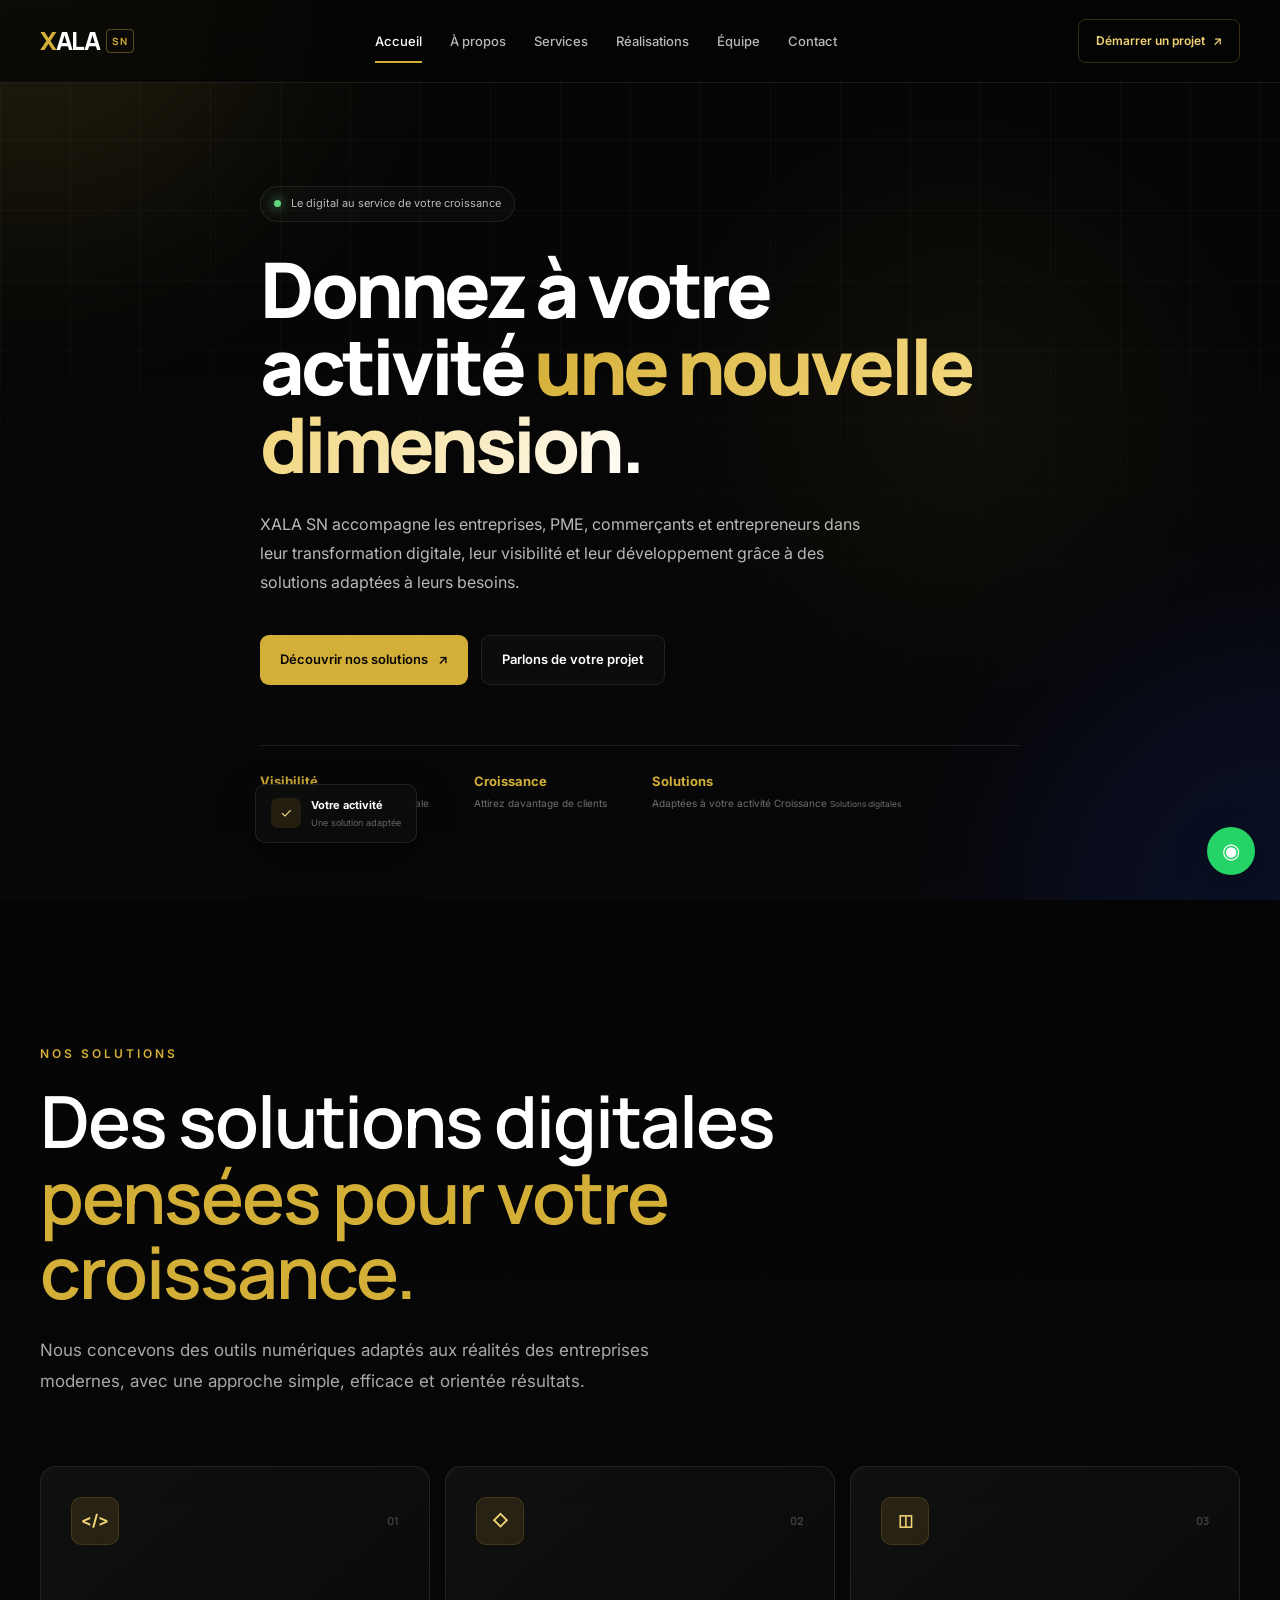
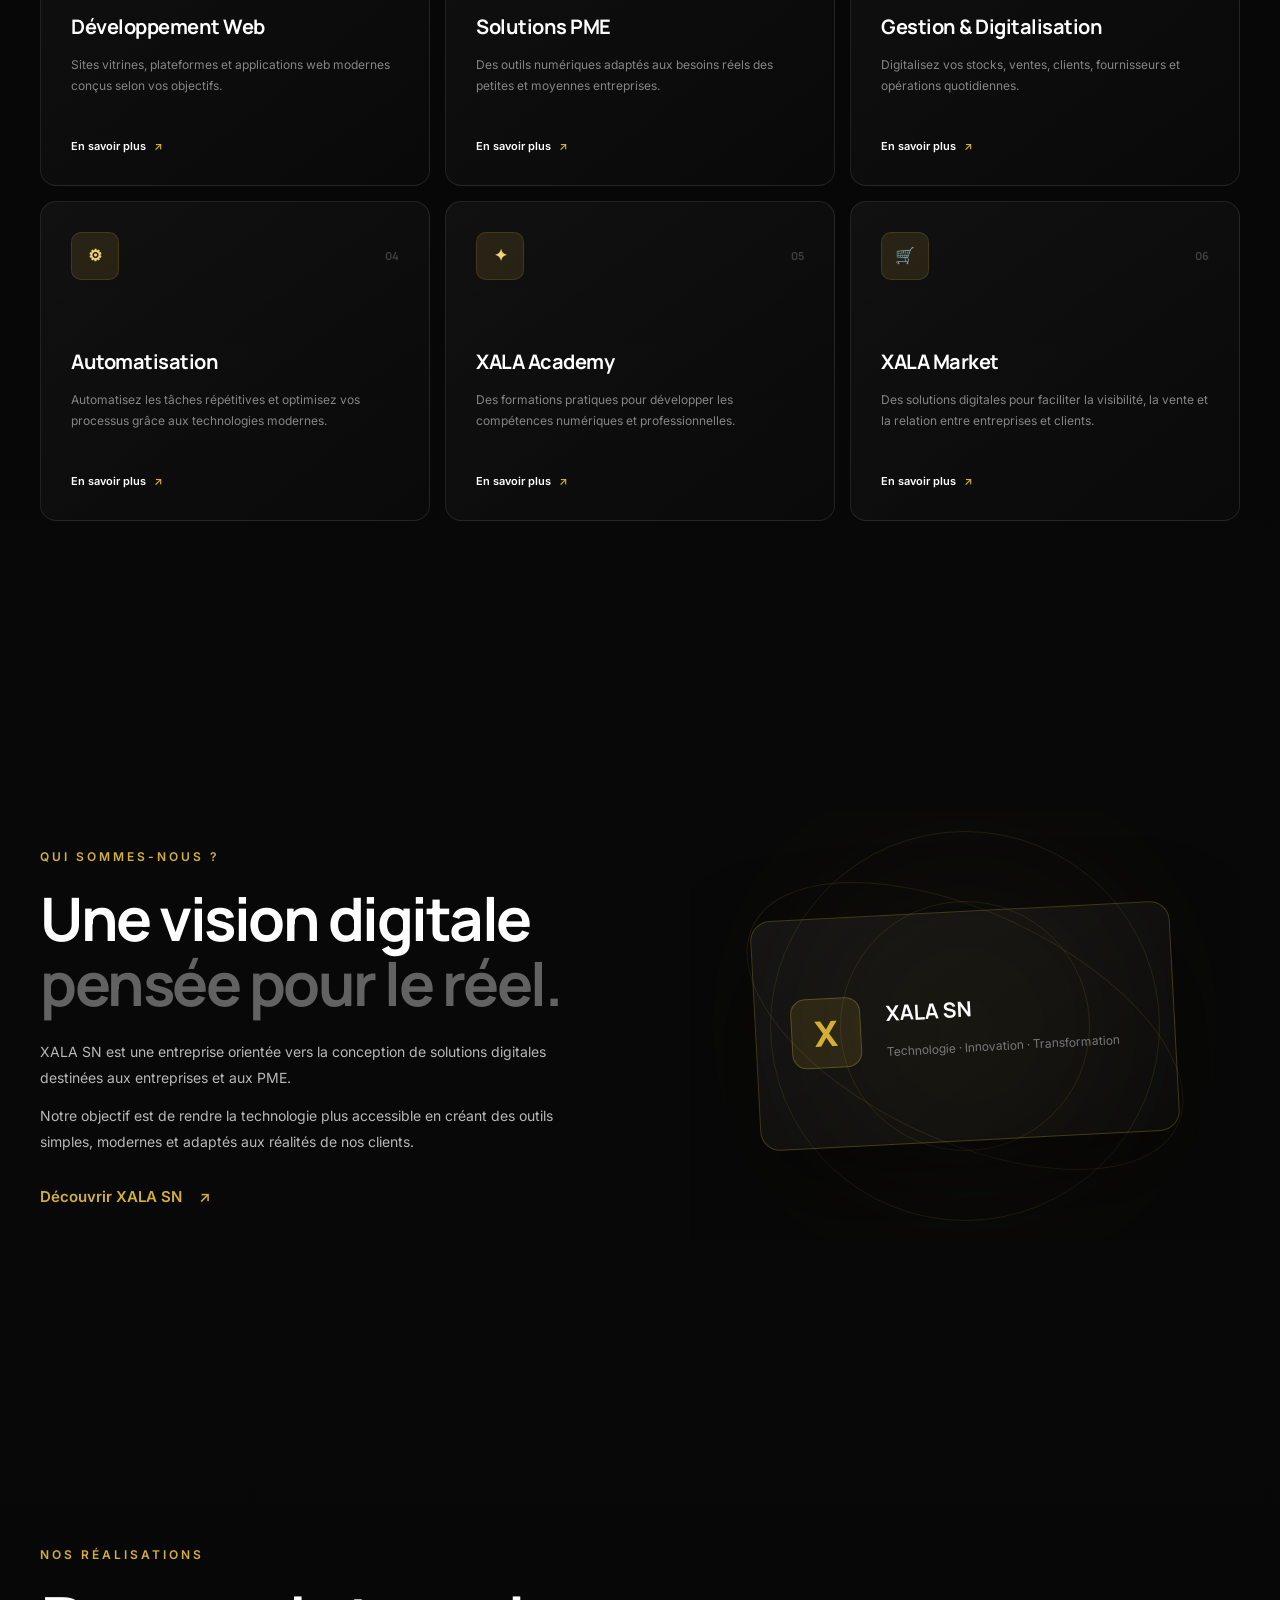
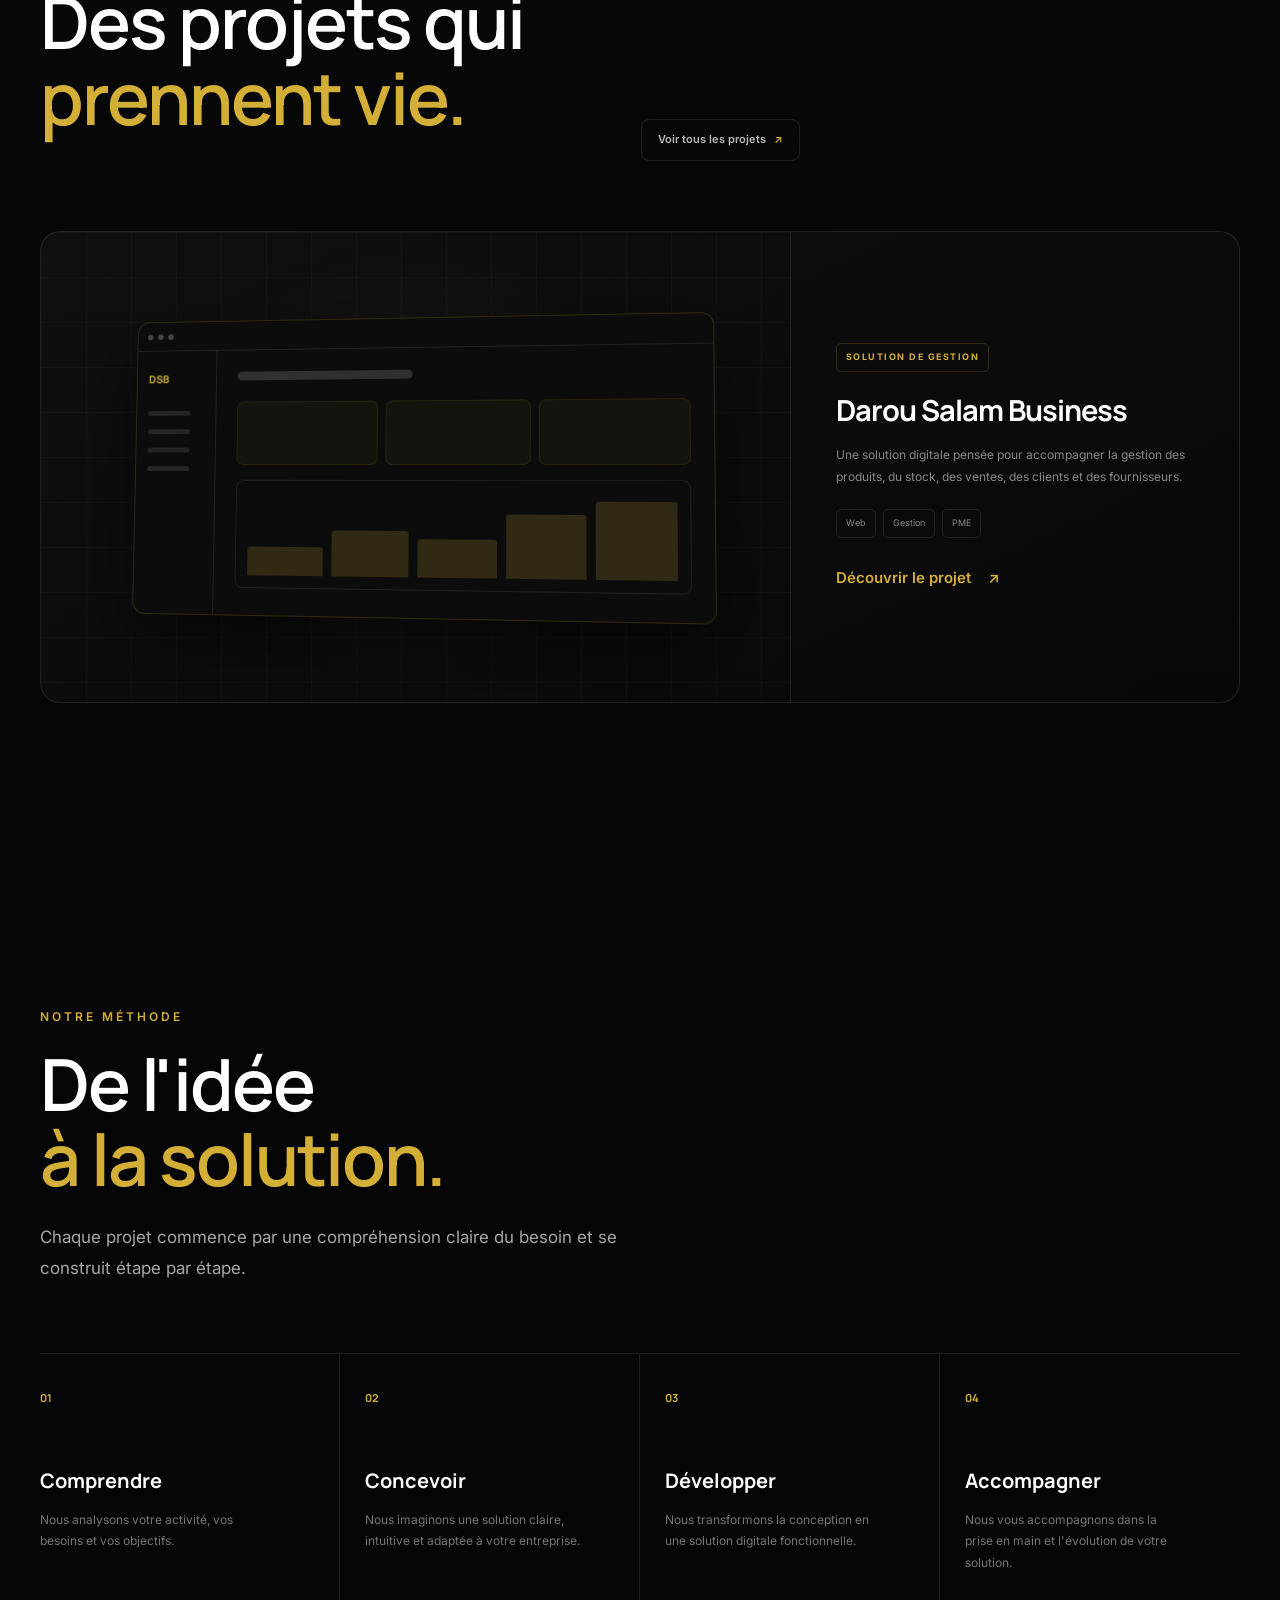
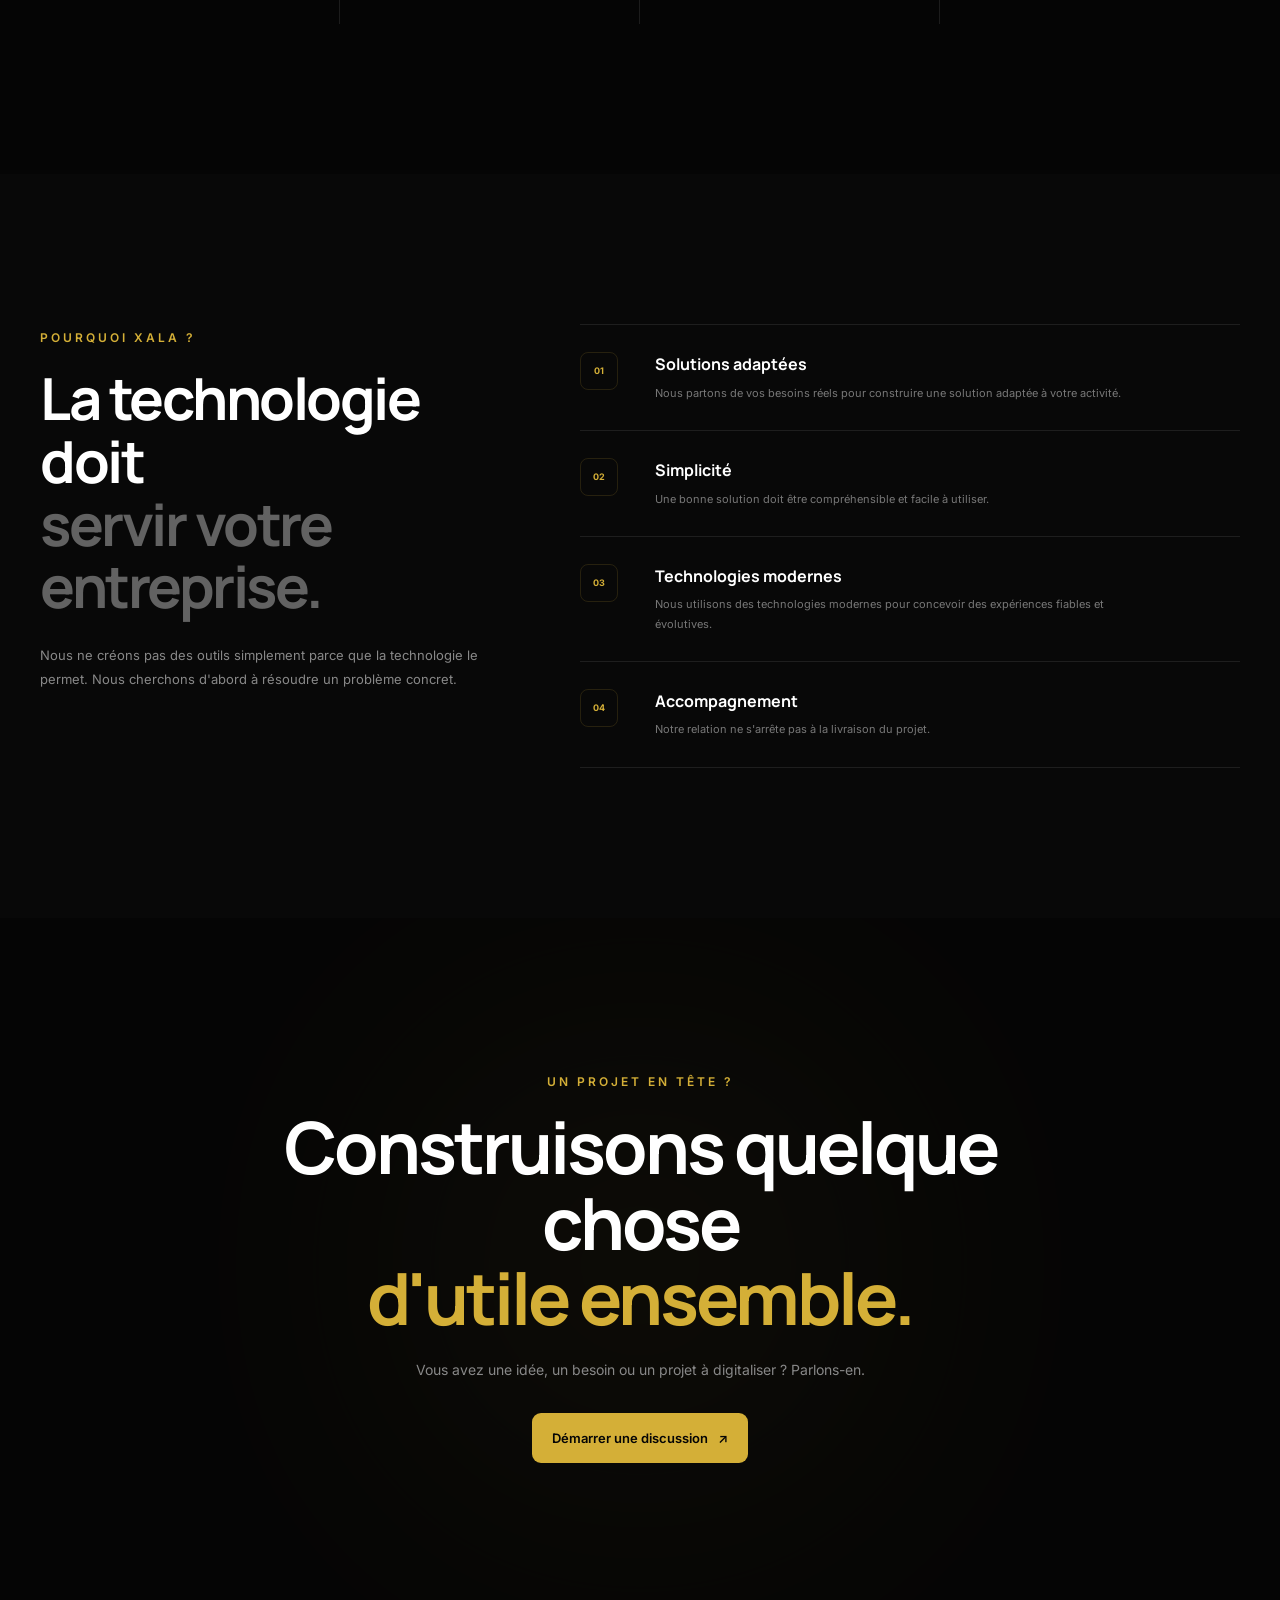
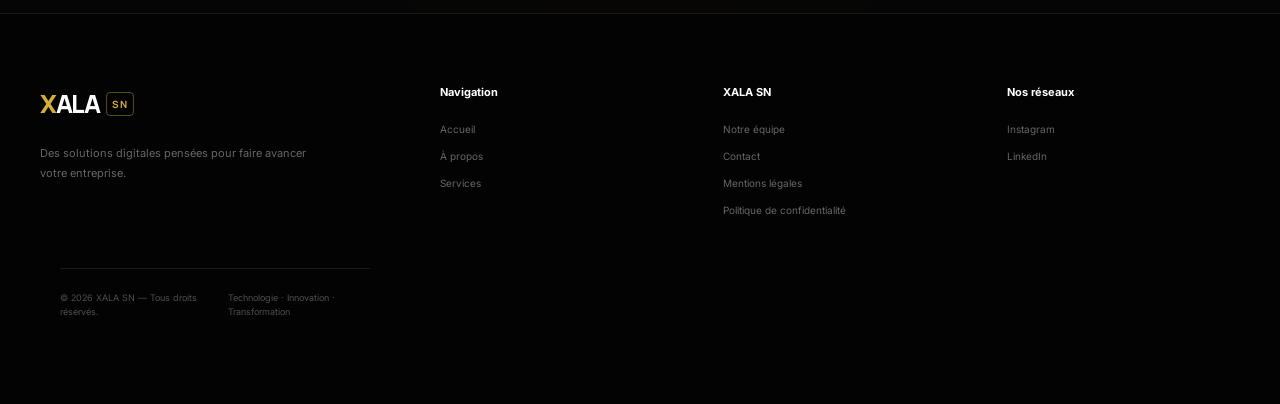
==== commit f2d563cf: "mise a jour du site XALA SN" ====
--- a/index.html
+++ b/index.html
@@ -199,228 +199,129 @@
         ================================================== -->
 
         <section
-            class="hero"
-            id="accueil"
-        >
-
-            <!-- Effets décoratifs -->
-
-            <div class="hero-grid"></div>
-
-            <div class="hero-glow glow-one"></div>
-
-            <div class="hero-glow glow-two"></div>
-
-
-            <div class="container hero-content">
-
-
-                <!-- BADGE -->
-
-                <div class="hero-badge">
-
-                    <span class="status-dot"></span>
-
-                    <span>
-                        L'avenir digital commence ici
-                    </span>
-
-                </div>
-
-
-                <!-- TITRE -->
-
-                <h1>
-
-                    Nous transformons
-
-                    <span class="gradient-text">
-                        vos idées
-                    </span>
-
-                    en solutions digitales.
-
-                </h1>
-
-
-                <!-- DESCRIPTION -->
-
-                <p class="hero-description">
-
-                    XALA SN accompagne les entreprises et les PME
-                    dans leur transformation numérique avec des
-                    solutions modernes, simples et adaptées à leurs
-                    besoins.
-
-                </p>
-
-
-                <!-- BOUTONS -->
-
-                <div class="hero-buttons">
-
-                    <a
-                        href="pages/portfolio.html"
-                        class="btn btn-primary"
-                    >
-
-                        Voir nos réalisations
-
-                        <span>
-                            ↗
-                        </span>
-
-                    </a>
-
-
-                    <a
-                        href="pages/contact.html"
-                        class="btn btn-secondary"
-                    >
-
-                        Parlons de votre projet
-
-                    </a>
-
-                </div>
-
-
-                <!-- INDICATEURS -->
-
-                <div class="hero-stats">
-
-                    <div class="stat">
-
-                        <strong>
-                            Digital
-                        </strong>
-
-                        <span>
-                            Solutions modernes
-                        </span>
-
-                    </div>
-
-
-                    <div class="stat">
-
-                        <strong>
-                            PME
-                        </strong>
-
-                        <span>
-                            Solutions adaptées
-                        </span>
-
-                    </div>
-
-
-                    <div class="stat">
-
-                        <strong>
-                            XALA
-                        </strong>
-
-                        <span>
-                            Une vision innovante
-                        </span>
-
-                    </div>
-
-                </div>
-
+    class="hero"
+    id="accueil"
+>
+    <!-- Effets décoratifs -->
+    <div class="hero-grid"></div>
+    <div class="hero-glow glow-one"></div>
+    <div class="hero-glow glow-two"></div>
+
+    <div class="container hero-content">
+
+        <!-- BADGE -->
+        <div class="hero-badge">
+            <span class="status-dot"></span>
+
+            <span>
+                Le digital au service de votre croissance
+            </span>
+        </div>
+
+        <!-- TITRE -->
+        <h1>
+            Donnez à votre activité
+            <span class="gradient-text">
+                une nouvelle dimension.
+            </span>
+        </h1>
+
+        <!-- DESCRIPTION -->
+        <p class="hero-description">
+            XALA SN accompagne les entreprises, PME, commerçants
+            et entrepreneurs dans leur transformation digitale,
+            leur visibilité et leur développement grâce à des
+            solutions adaptées à leurs besoins.
+        </p>
+
+        <!-- BOUTONS -->
+        <div class="hero-buttons">
+
+            <a
+                href="pages/services.html"
+                class="btn btn-primary"
+            >
+                Découvrir nos solutions
+
+                <span>
+                    ↗
+                </span>
+            </a>
+
+            <a
+                href="pages/contact.html"
+                class="btn btn-secondary"
+            >
+                Parlons de votre projet
+            </a>
+
+        </div>
+
+        <!-- INDICATEURS -->
+        <div class="hero-stats">
+
+            <div class="stat">
+                <strong>
+                    Visibilité
+                </strong>
+
+                <span>
+                    Développez votre présence digitale
+                </span>
             </div>
 
-
-            <!-- VISUEL TECHNOLOGIQUE -->
-
-            <div class="hero-visual">
-
-                <div class="visual-orbit orbit-one"></div>
-
-                <div class="visual-orbit orbit-two"></div>
-
-
-                <div class="visual-card">
-
-                    <div class="visual-card-header">
-
-                        <span class="window-dot"></span>
-                        <span class="window-dot"></span>
-                        <span class="window-dot"></span>
-
-                    </div>
-
-
-                    <div class="visual-content">
-
-                        <div class="code-line line-large"></div>
-
-                        <div class="code-line line-medium"></div>
-
-                        <div class="code-line line-small"></div>
-
-
-                        <div class="dashboard-mini">
-
-                            <div></div>
-                            <div></div>
-                            <div></div>
-
-                        </div>
-
-                    </div>
-
-                </div>
-
-
-                <!-- CARTE FLOTTANTE -->
-
-                <div class="floating-card floating-one">
-
-                    <span class="floating-icon">
-                        ✦
-                    </span>
-
-                    <div>
-
-                        <strong>
-                            Innovation
-                        </strong>
-
-                        <small>
-                            Solutions digitales
-                        </small>
-
-                    </div>
-
-                </div>
-
-
-                <div class="floating-card floating-two">
-
-                    <span class="floating-icon">
-                        ✓
-                    </span>
-
-                    <div>
-
-                        <strong>
-                            Projet réussi
-                        </strong>
-
-                        <small>
-                            Expérience digitale
-                        </small>
-
-                    </div>
-
-                </div>
-
+            <div class="stat">
+                <strong>
+                    Croissance
+                </strong>
+
+                <span>
+                    Attirez davantage de clients
+                </span>
             </div>
 
-        </section>
-
+            <div class="stat">
+                <strong>
+                    Solutions
+                </strong>
+
+                <span>
+                    Adaptées à votre activité
+                    Croissance
+                </strong>
+
+                <small>
+                    Solutions digitales
+                </small>
+
+            </div>
+
+        </div>
+
+
+        <div class="floating-card floating-two">
+
+            <span class="floating-icon">
+                ✓
+            </span>
+
+            <div>
+
+                <strong>
+                    Votre activité
+                </strong>
+
+                <small>
+                    Une solution adaptée
+                </small>
+
+            </div>
+
+        </div>
+
+    </div>
+
+</section>
 
 
         <!-- =================================================
@@ -1508,32 +1409,25 @@
 
             </div>
 
-
-            <!-- CONTACT -->
-
-            <div class="footer-column">
-
-                <h3>
-                    Parlons projet
-                </h3>
-
-
-                <a href="pages/contact.html">
-                    Nous contacter
-                </a>
-
-                <a href="#">
-                    WhatsApp
-                </a>
-
-                <a href="#">
-                    LinkedIn
-                </a>
-
-            </div>
-
-        </div>
-
+<!-- RÉSEAUX SOCIAUX -->
+
+<div class="footer-column">
+
+    <h3>
+        Nos réseaux
+    </h3>
+
+    
+
+   <a href="https://www.instagram.com/qlf_amina1/" target="_blank" rel="noopener noreferrer">
+    Instagram
+</a>
+
+   <a href="https://www.linkedin.com/in/nidhoimi-moukallidou-6b7512343/" target="_blank" rel="noopener noreferrer">
+    LinkedIn
+</a>
+
+</div>
 
         <!-- FOOTER BOTTOM -->
 
--- a/assets/css/style.css
+++ b/assets/css/style.css
@@ -6493,4 +6493,277 @@
 
     }
 
-}+}
+/* =========================================================
+   SECTEURS QUE NOUS ACCOMPAGNONS
+   XALA SN — NOIR & OR
+========================================================= */
+
+.sectors-section {
+    background: #0b0b0b;
+    color: #ffffff;
+    padding: 120px 0;
+    position: relative;
+    overflow: hidden;
+}
+
+/* Légère lumière décorative */
+
+.sectors-section::before {
+    content: "";
+    position: absolute;
+    width: 500px;
+    height: 500px;
+    top: -250px;
+    right: -200px;
+    background: rgba(212, 175, 55, 0.08);
+    filter: blur(100px);
+    border-radius: 50%;
+    pointer-events: none;
+}
+
+
+/* =========================================================
+   EN-TÊTE
+========================================================= */
+
+.section-header {
+    max-width: 760px;
+    margin-bottom: 70px;
+}
+
+.section-label {
+    display: inline-block;
+    font-size: 12px;
+    font-weight: 600;
+    letter-spacing: 3px;
+    color: #d4af37;
+    margin-bottom: 20px;
+}
+
+.section-header h2 {
+    font-size: clamp(40px, 6vw, 72px);
+    line-height: 1.05;
+    font-weight: 600;
+    margin: 0 0 25px;
+    letter-spacing: -2px;
+}
+
+.section-header h2 span {
+    color: #d4af37;
+}
+
+.section-header p {
+    max-width: 650px;
+    color: rgba(255, 255, 255, 0.65);
+    font-size: 17px;
+    line-height: 1.8;
+    margin: 0;
+}
+
+
+/* =========================================================
+   GRILLE
+========================================================= */
+
+.sectors-grid {
+    display: grid;
+    grid-template-columns: repeat(3, 1fr);
+    gap: 20px;
+}
+
+
+/* =========================================================
+   CARTE
+========================================================= */
+
+.sector-card {
+    position: relative;
+    min-height: 300px;
+    padding: 35px;
+    border: 1px solid rgba(255, 255, 255, 0.10);
+    background: rgba(255, 255, 255, 0.025);
+    transition:
+        transform 0.35s ease,
+        border-color 0.35s ease,
+        background 0.35s ease;
+    overflow: hidden;
+}
+
+.sector-card::before {
+    content: "";
+    position: absolute;
+    inset: 0;
+    background: linear-gradient(
+        135deg,
+        rgba(212, 175, 55, 0.10),
+        transparent 45%
+    );
+    opacity: 0;
+    transition: opacity 0.35s ease;
+}
+
+.sector-card:hover {
+    transform: translateY(-8px);
+    border-color: rgba(212, 175, 55, 0.55);
+    background: rgba(255, 255, 255, 0.045);
+}
+
+.sector-card:hover::before {
+    opacity: 1;
+}
+
+
+/* =========================================================
+   ICÔNE
+========================================================= */
+
+.sector-icon {
+    position: relative;
+    z-index: 1;
+    width: 55px;
+    height: 55px;
+    display: flex;
+    align-items: center;
+    justify-content: center;
+    font-size: 25px;
+    border: 1px solid rgba(212, 175, 55, 0.35);
+    background: rgba(212, 175, 55, 0.08);
+    margin-bottom: 30px;
+}
+
+
+/* =========================================================
+   NUMÉRO
+========================================================= */
+
+.sector-number {
+    position: absolute;
+    top: 35px;
+    right: 35px;
+    font-size: 12px;
+    letter-spacing: 2px;
+    color: rgba(255, 255, 255, 0.35);
+}
+
+
+/* =========================================================
+   TITRE
+========================================================= */
+
+.sector-card h3 {
+    position: relative;
+    z-index: 1;
+    font-size: 23px;
+    font-weight: 500;
+    margin: 0 0 15px;
+}
+
+.sector-card p {
+    position: relative;
+    z-index: 1;
+    color: rgba(255, 255, 255, 0.58);
+    font-size: 15px;
+    line-height: 1.7;
+    margin: 0;
+}
+
+
+/* =========================================================
+   CTA
+========================================================= */
+
+.sectors-cta {
+    margin-top: 55px;
+    padding-top: 30px;
+    border-top: 1px solid rgba(255, 255, 255, 0.10);
+    display: flex;
+    align-items: center;
+    justify-content: space-between;
+    gap: 20px;
+}
+
+.sectors-cta p {
+    margin: 0;
+    color: rgba(255, 255, 255, 0.55);
+    font-size: 15px;
+}
+
+.text-link {
+    color: #d4af37;
+    text-decoration: none;
+    font-size: 15px;
+    font-weight: 600;
+    transition: opacity 0.3s ease;
+}
+
+.text-link span {
+    margin-left: 8px;
+}
+
+.text-link:hover {
+    opacity: 0.7;
+}
+
+
+/* =========================================================
+   RESPONSIVE TABLETTE
+========================================================= */
+
+@media (max-width: 900px) {
+
+    .sectors-grid {
+        grid-template-columns: repeat(2, 1fr);
+    }
+
+    .sectors-section {
+        padding: 90px 0;
+    }
+
+}
+
+
+/* =========================================================
+   RESPONSIVE MOBILE
+========================================================= */
+
+@media (max-width: 600px) {
+
+    .sectors-section {
+        padding: 75px 0;
+    }
+
+    .section-header {
+        margin-bottom: 45px;
+    }
+
+    .section-header h2 {
+        font-size: 42px;
+        letter-spacing: -1px;
+    }
+
+    .section-header p {
+        font-size: 15px;
+    }
+
+    .sectors-grid {
+        grid-template-columns: 1fr;
+    }
+
+    .sector-card {
+        min-height: auto;
+        padding: 28px;
+    }
+
+    .sector-number {
+        top: 28px;
+        right: 28px;
+    }
+
+    .sectors-cta {
+        flex-direction: column;
+        align-items: flex-start;
+    }
+
+}
+
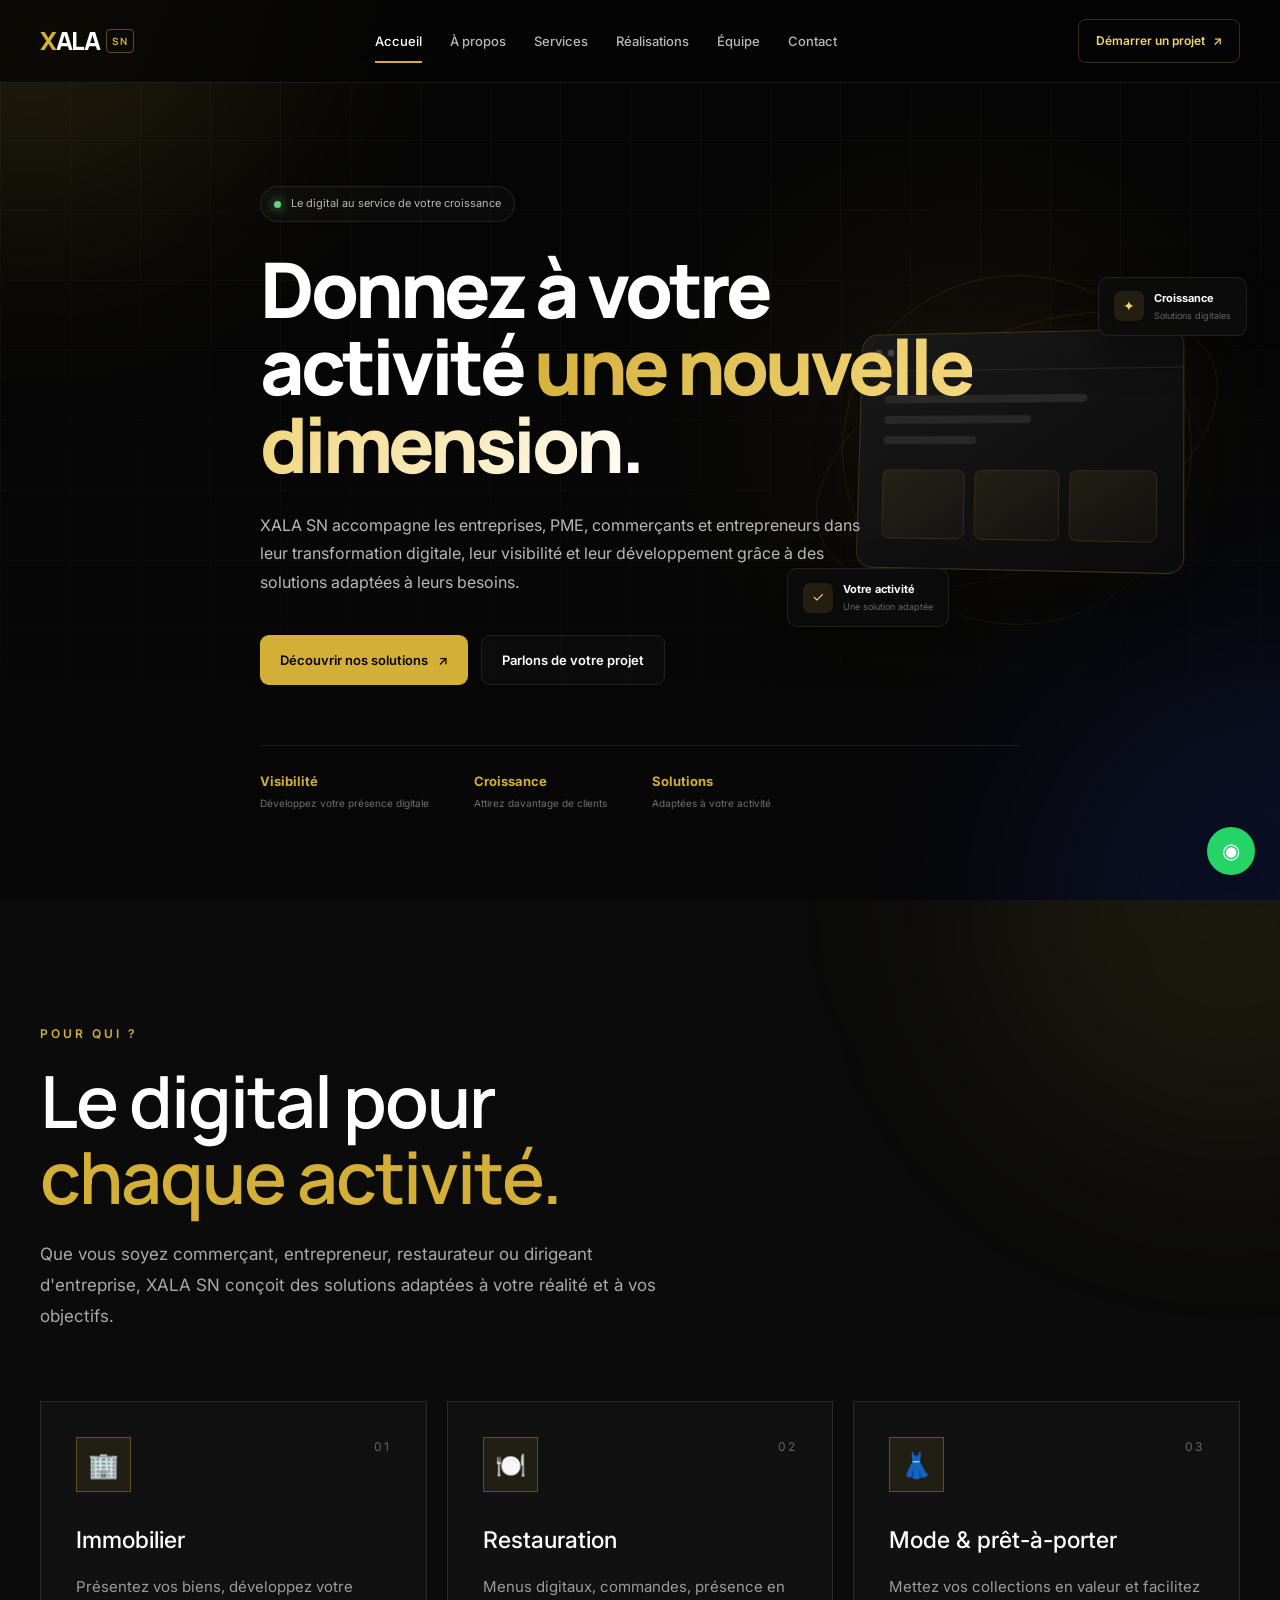
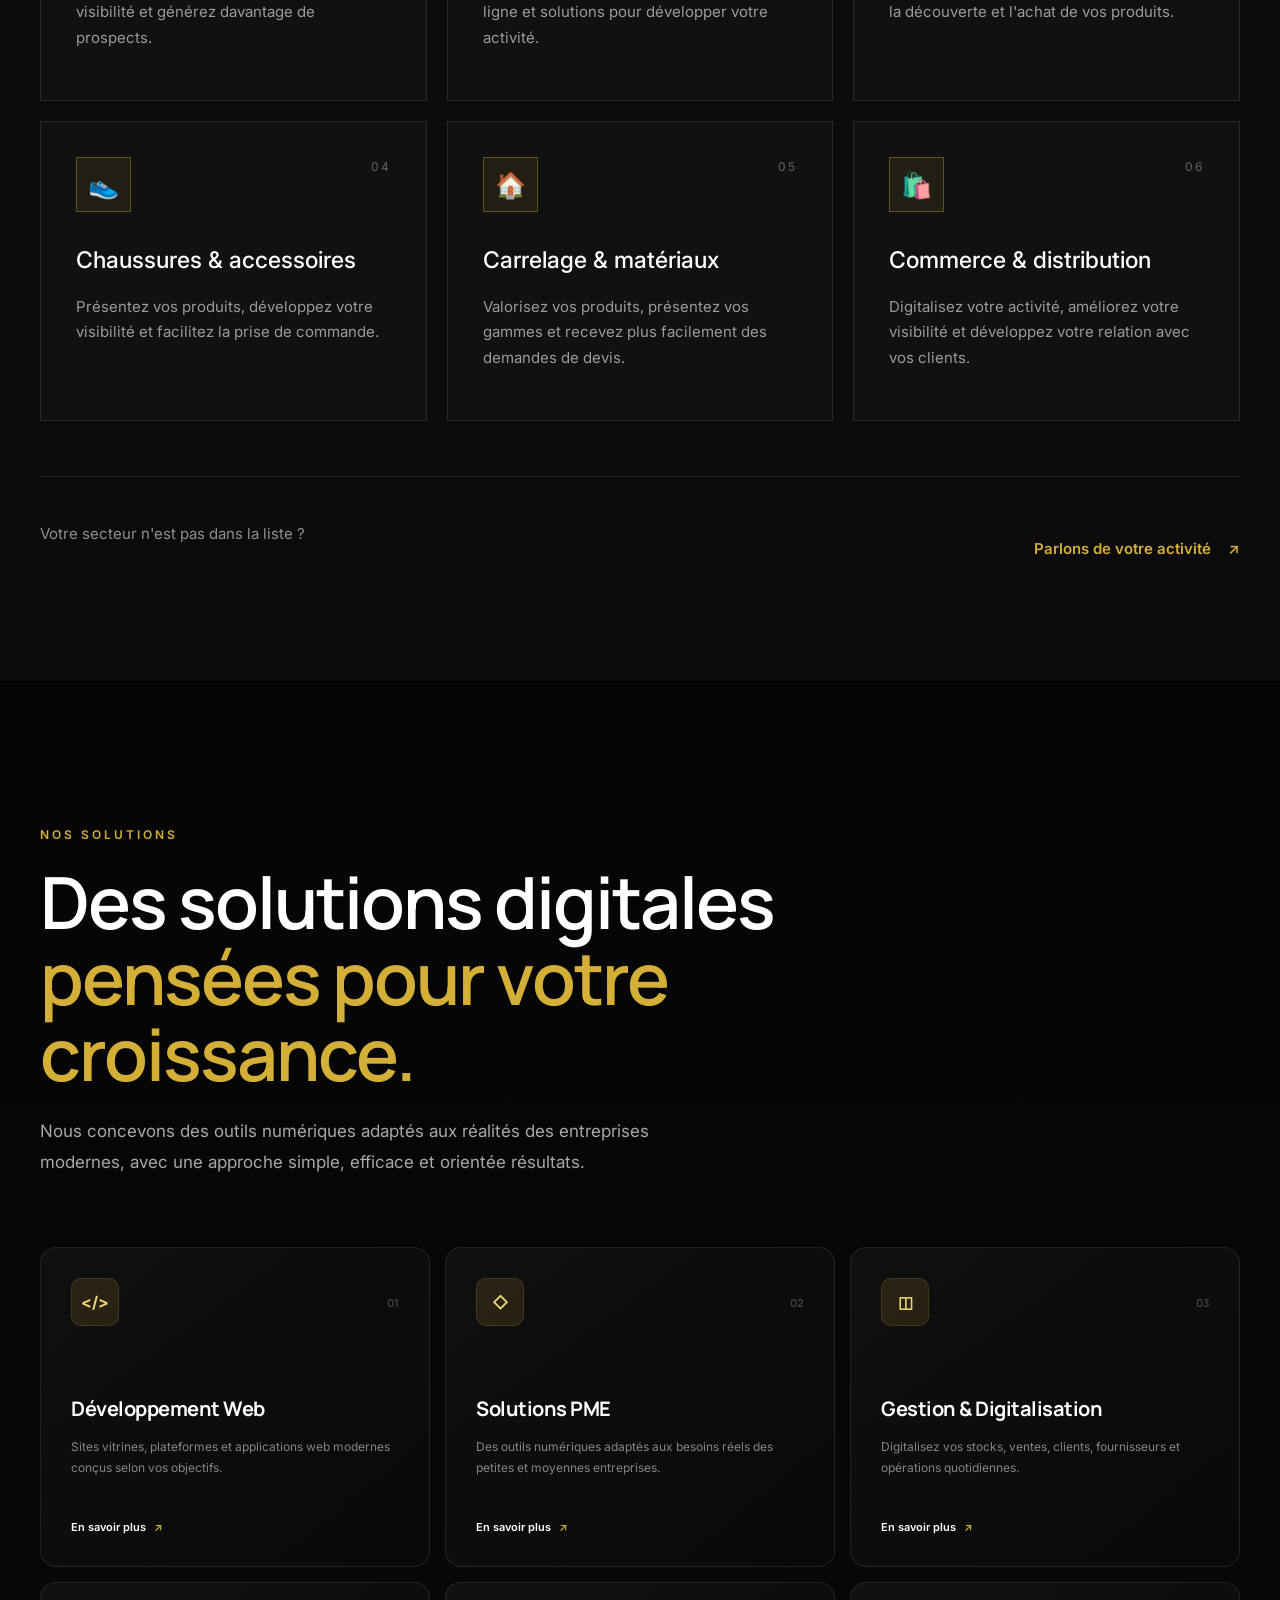
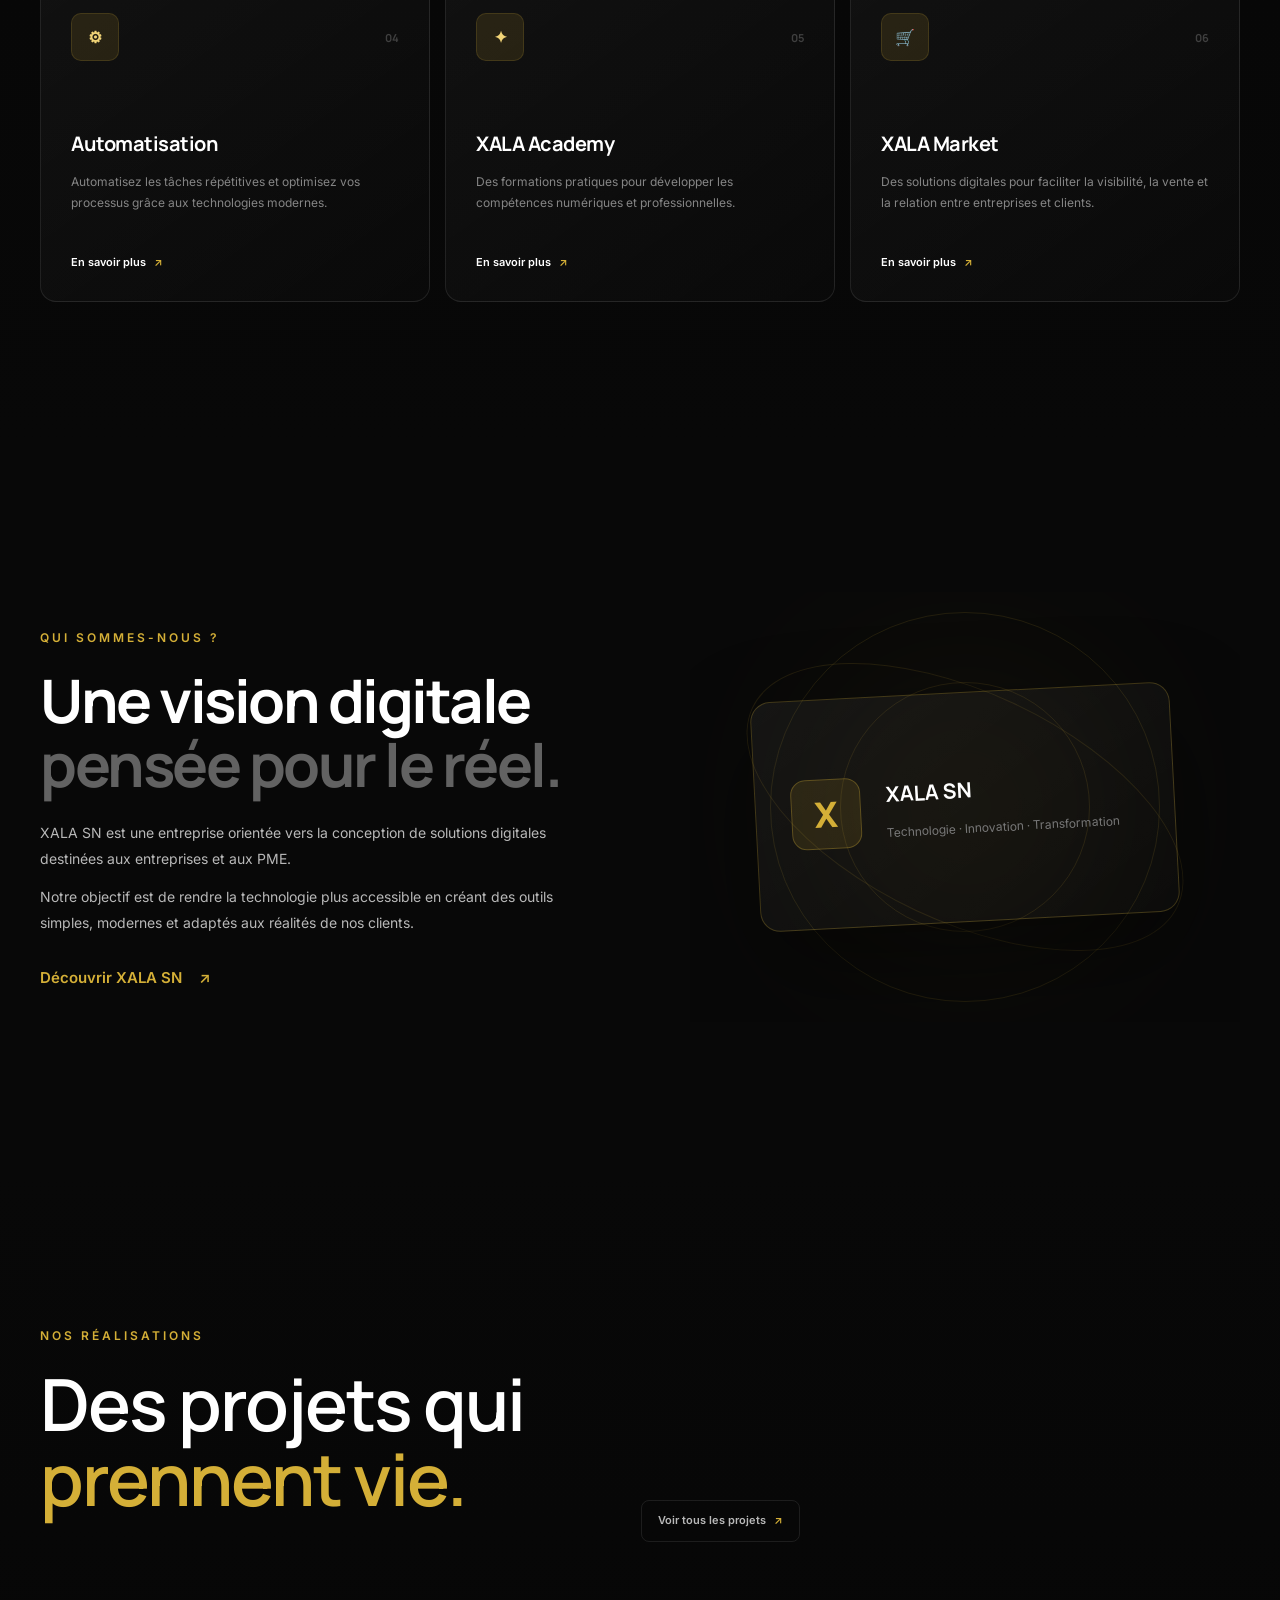
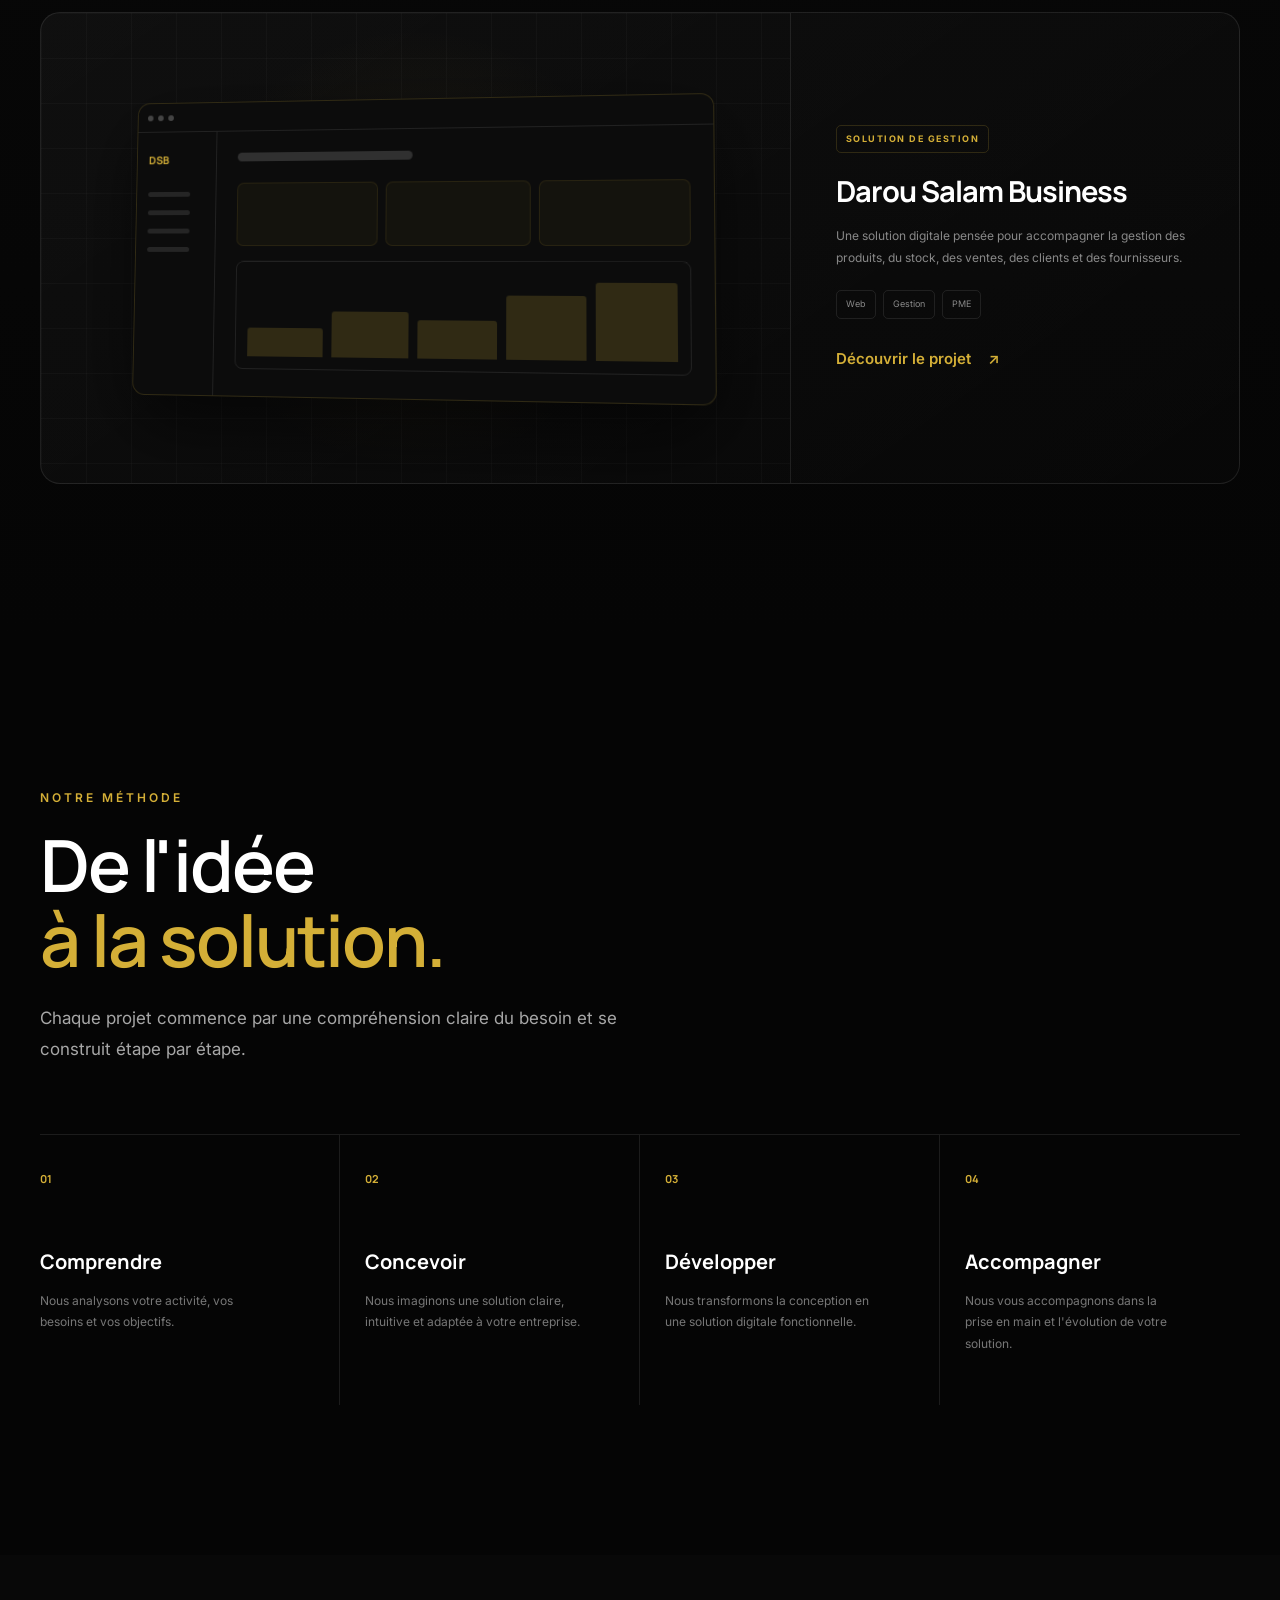
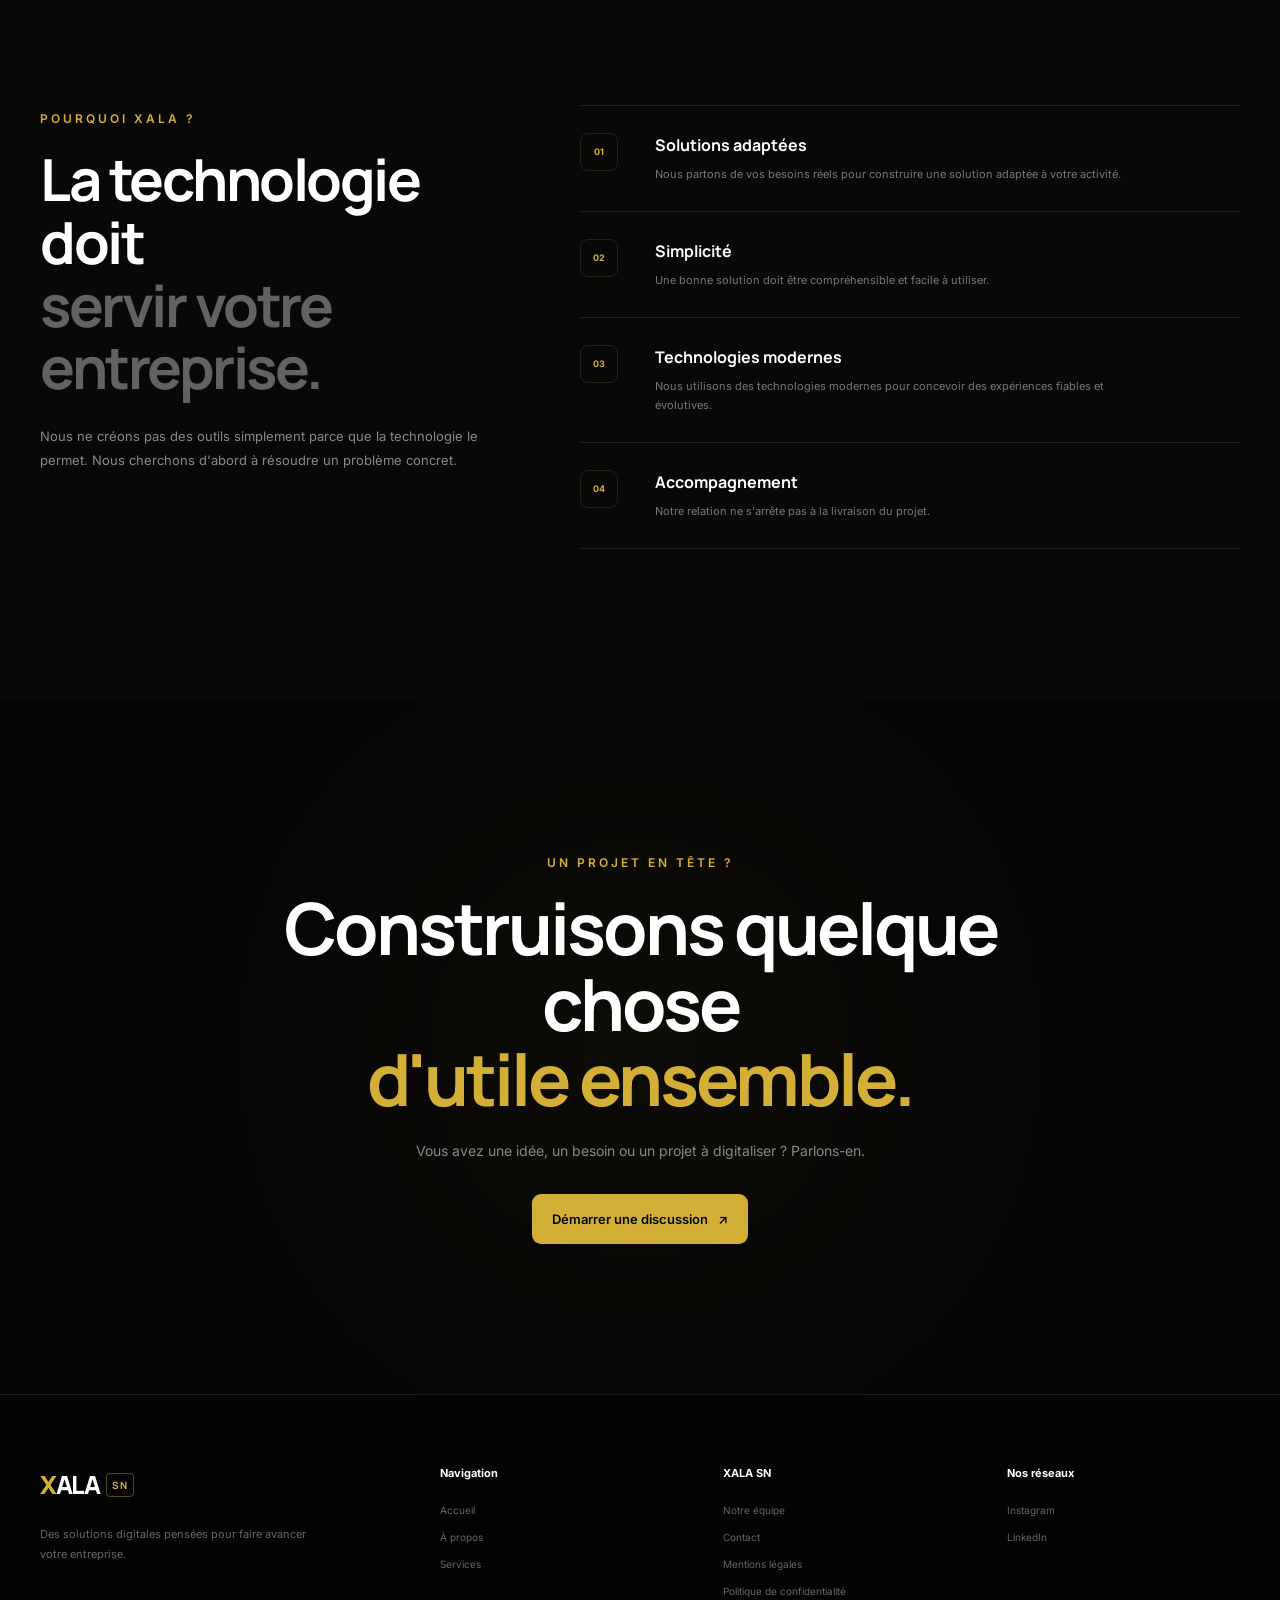
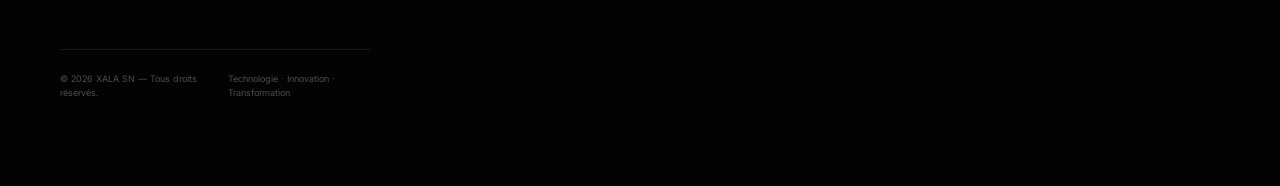
==== commit 10aaa6f6: "vversion complet VV2" ====
--- a/index.html
+++ b/index.html
@@ -198,7 +198,7 @@
              HERO
         ================================================== -->
 
-        <section
+       <section
     class="hero"
     id="accueil"
 >
@@ -287,6 +287,57 @@
 
                 <span>
                     Adaptées à votre activité
+                </span>
+            </div>
+
+        </div>
+
+    </div>
+
+
+    <!-- VISUEL TECHNOLOGIQUE -->
+    <div class="hero-visual">
+
+        <div class="visual-orbit orbit-one"></div>
+        <div class="visual-orbit orbit-two"></div>
+
+        <div class="visual-card">
+
+            <div class="visual-card-header">
+
+                <span class="window-dot"></span>
+                <span class="window-dot"></span>
+                <span class="window-dot"></span>
+
+            </div>
+
+            <div class="visual-content">
+
+                <div class="code-line line-large"></div>
+                <div class="code-line line-medium"></div>
+                <div class="code-line line-small"></div>
+
+                <div class="dashboard-mini">
+                    <div></div>
+                    <div></div>
+                    <div></div>
+                </div>
+
+            </div>
+
+        </div>
+
+
+        <!-- CARTE FLOTTANTE -->
+        <div class="floating-card floating-one">
+
+            <span class="floating-icon">
+                ✦
+            </span>
+
+            <div>
+
+                <strong>
                     Croissance
                 </strong>
 
@@ -323,6 +374,200 @@
 
 </section>
 
+<!-- =========================================================
+     SECTEURS QUE NOUS ACCOMPAGNONS
+========================================================= -->
+
+<section class="sectors-section">
+
+    <div class="container">
+
+        <!-- INTRODUCTION -->
+        <div class="section-header">
+
+            <span class="section-label">
+                POUR QUI ?
+            </span>
+
+            <h2>
+                Le digital pour
+                <span>chaque activité.</span>
+            </h2>
+
+            <p>
+                Que vous soyez commerçant, entrepreneur, restaurateur
+                ou dirigeant d'entreprise, XALA SN conçoit des solutions
+                adaptées à votre réalité et à vos objectifs.
+            </p>
+
+        </div>
+
+
+        <!-- SECTEURS -->
+        <div class="sectors-grid">
+
+
+            <!-- IMMOBILIER -->
+            <article class="sector-card">
+
+                <div class="sector-icon">
+                    🏢
+                </div>
+
+                <span class="sector-number">
+                    01
+                </span>
+
+                <h3>
+                    Immobilier
+                </h3>
+
+                <p>
+                    Présentez vos biens, développez votre visibilité
+                    et générez davantage de prospects.
+                </p>
+
+            </article>
+
+
+            <!-- RESTAURATION -->
+            <article class="sector-card">
+
+                <div class="sector-icon">
+                    🍽️
+                </div>
+
+                <span class="sector-number">
+                    02
+                </span>
+
+                <h3>
+                    Restauration
+                </h3>
+
+                <p>
+                    Menus digitaux, commandes, présence en ligne
+                    et solutions pour développer votre activité.
+                </p>
+
+            </article>
+
+
+            <!-- MODE -->
+            <article class="sector-card">
+
+                <div class="sector-icon">
+                    👗
+                </div>
+
+                <span class="sector-number">
+                    03
+                </span>
+
+                <h3>
+                    Mode & prêt-à-porter
+                </h3>
+
+                <p>
+                    Mettez vos collections en valeur et facilitez
+                    la découverte et l'achat de vos produits.
+                </p>
+
+            </article>
+
+
+            <!-- CHAUSSURES & ACCESSOIRES -->
+            <article class="sector-card">
+
+                <div class="sector-icon">
+                    👟
+                </div>
+
+                <span class="sector-number">
+                    04
+                </span>
+
+                <h3>
+                    Chaussures & accessoires
+                </h3>
+
+                <p>
+                    Présentez vos produits, développez votre visibilité
+                    et facilitez la prise de commande.
+                </p>
+
+            </article>
+
+
+            <!-- CARRELAGE -->
+            <article class="sector-card">
+
+                <div class="sector-icon">
+                    🏠
+                </div>
+
+                <span class="sector-number">
+                    05
+                </span>
+
+                <h3>
+                    Carrelage & matériaux
+                </h3>
+
+                <p>
+                    Valorisez vos produits, présentez vos gammes
+                    et recevez plus facilement des demandes de devis.
+                </p>
+
+            </article>
+
+
+            <!-- COMMERCE -->
+            <article class="sector-card">
+
+                <div class="sector-icon">
+                    🛍️
+                </div>
+
+                <span class="sector-number">
+                    06
+                </span>
+
+                <h3>
+                    Commerce & distribution
+                </h3>
+
+                <p>
+                    Digitalisez votre activité, améliorez votre visibilité
+                    et développez votre relation avec vos clients.
+                </p>
+
+            </article>
+
+
+        </div>
+
+
+        <!-- CTA -->
+        <div class="sectors-cta">
+
+            <p>
+                Votre secteur n'est pas dans la liste ?
+            </p>
+
+            <a
+                href="pages/contact.html"
+                class="text-link"
+            >
+                Parlons de votre activité
+                <span>↗</span>
+            </a>
+
+        </div>
+
+    </div>
+
+</section>
 
         <!-- =================================================
              SOLUTIONS
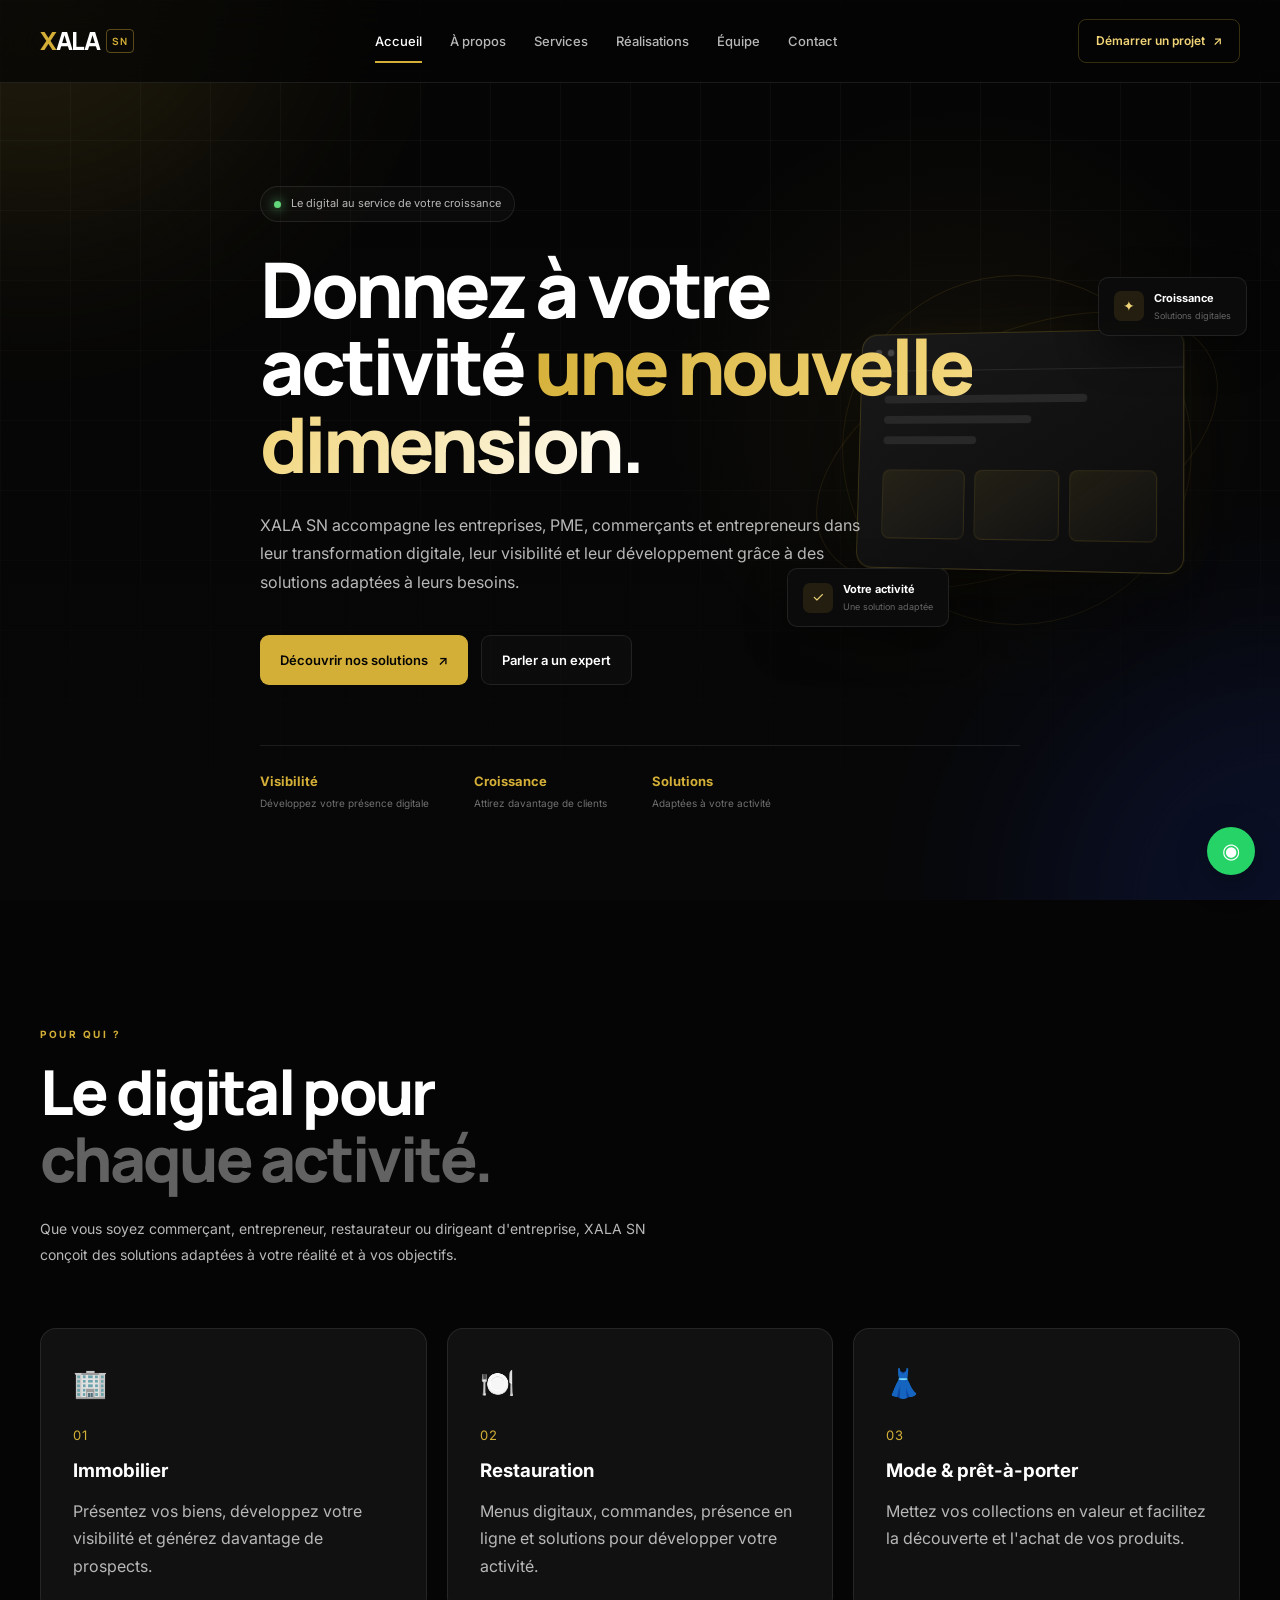
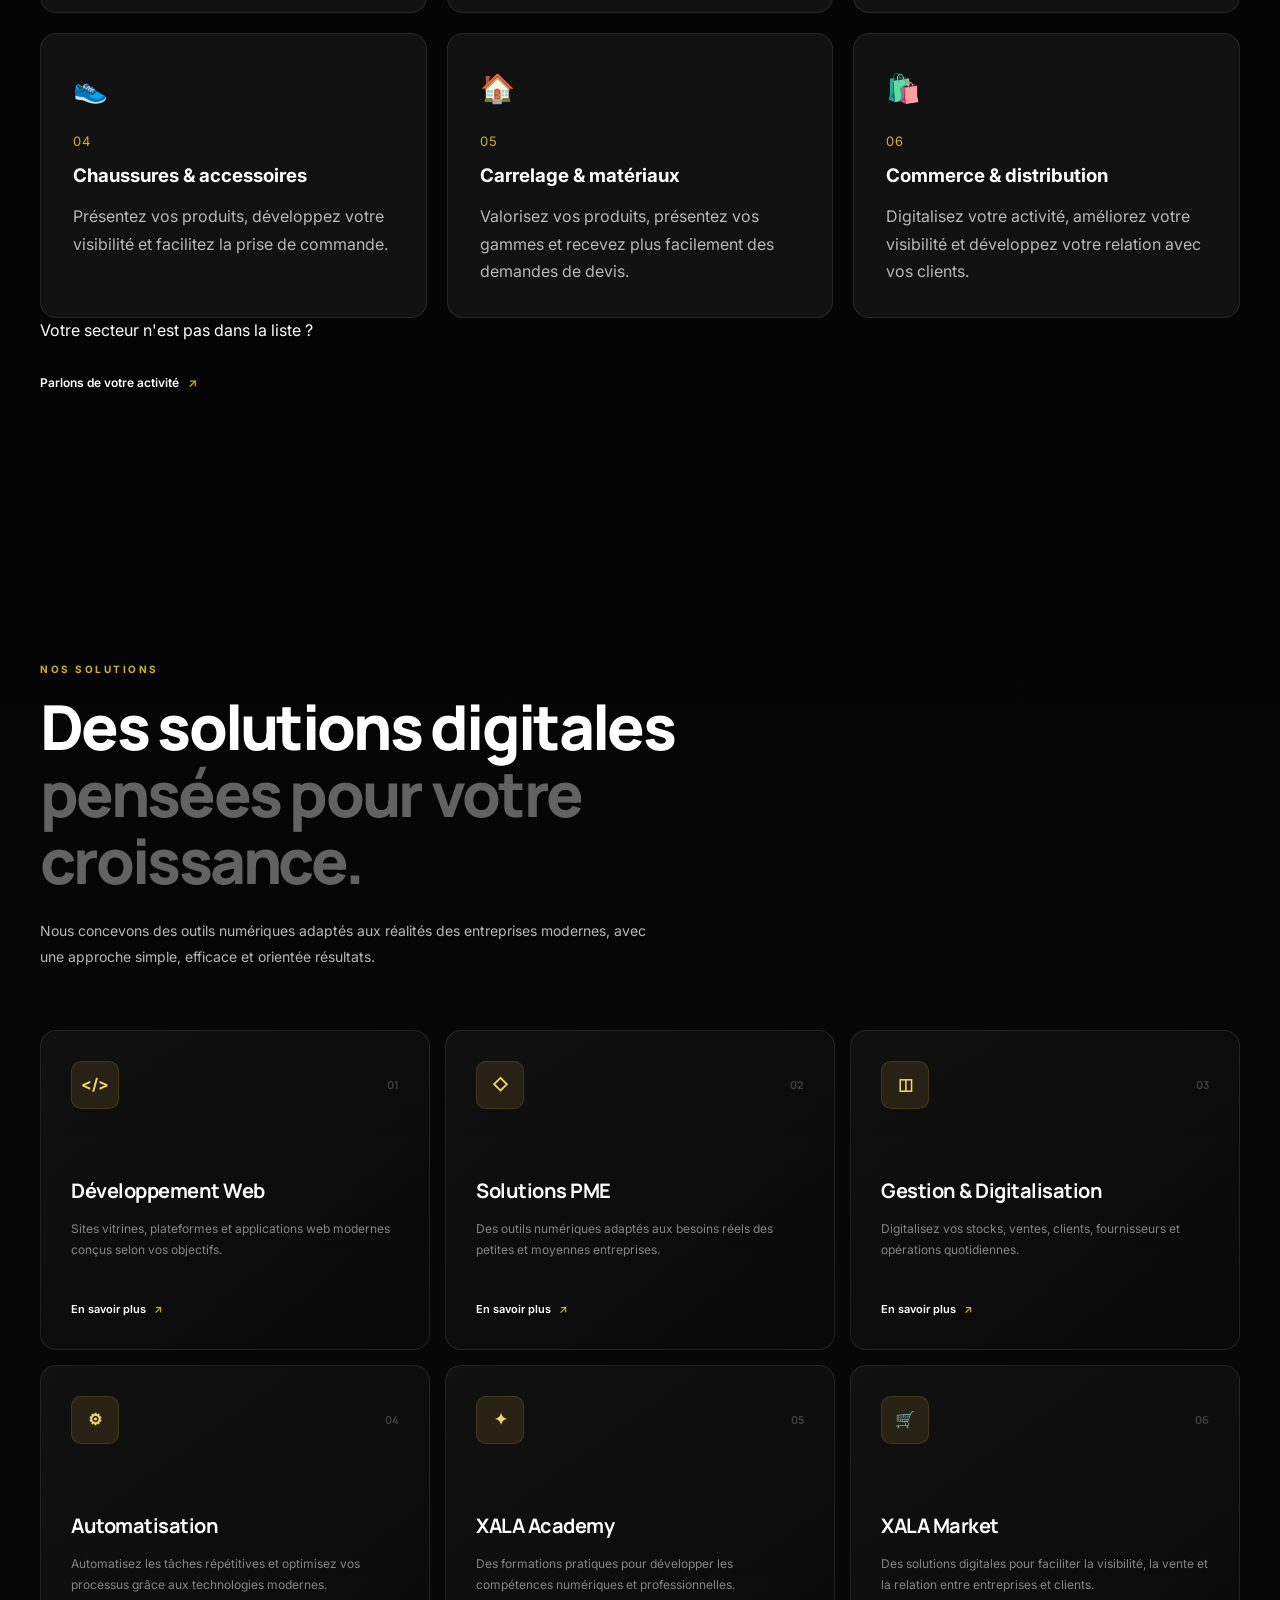
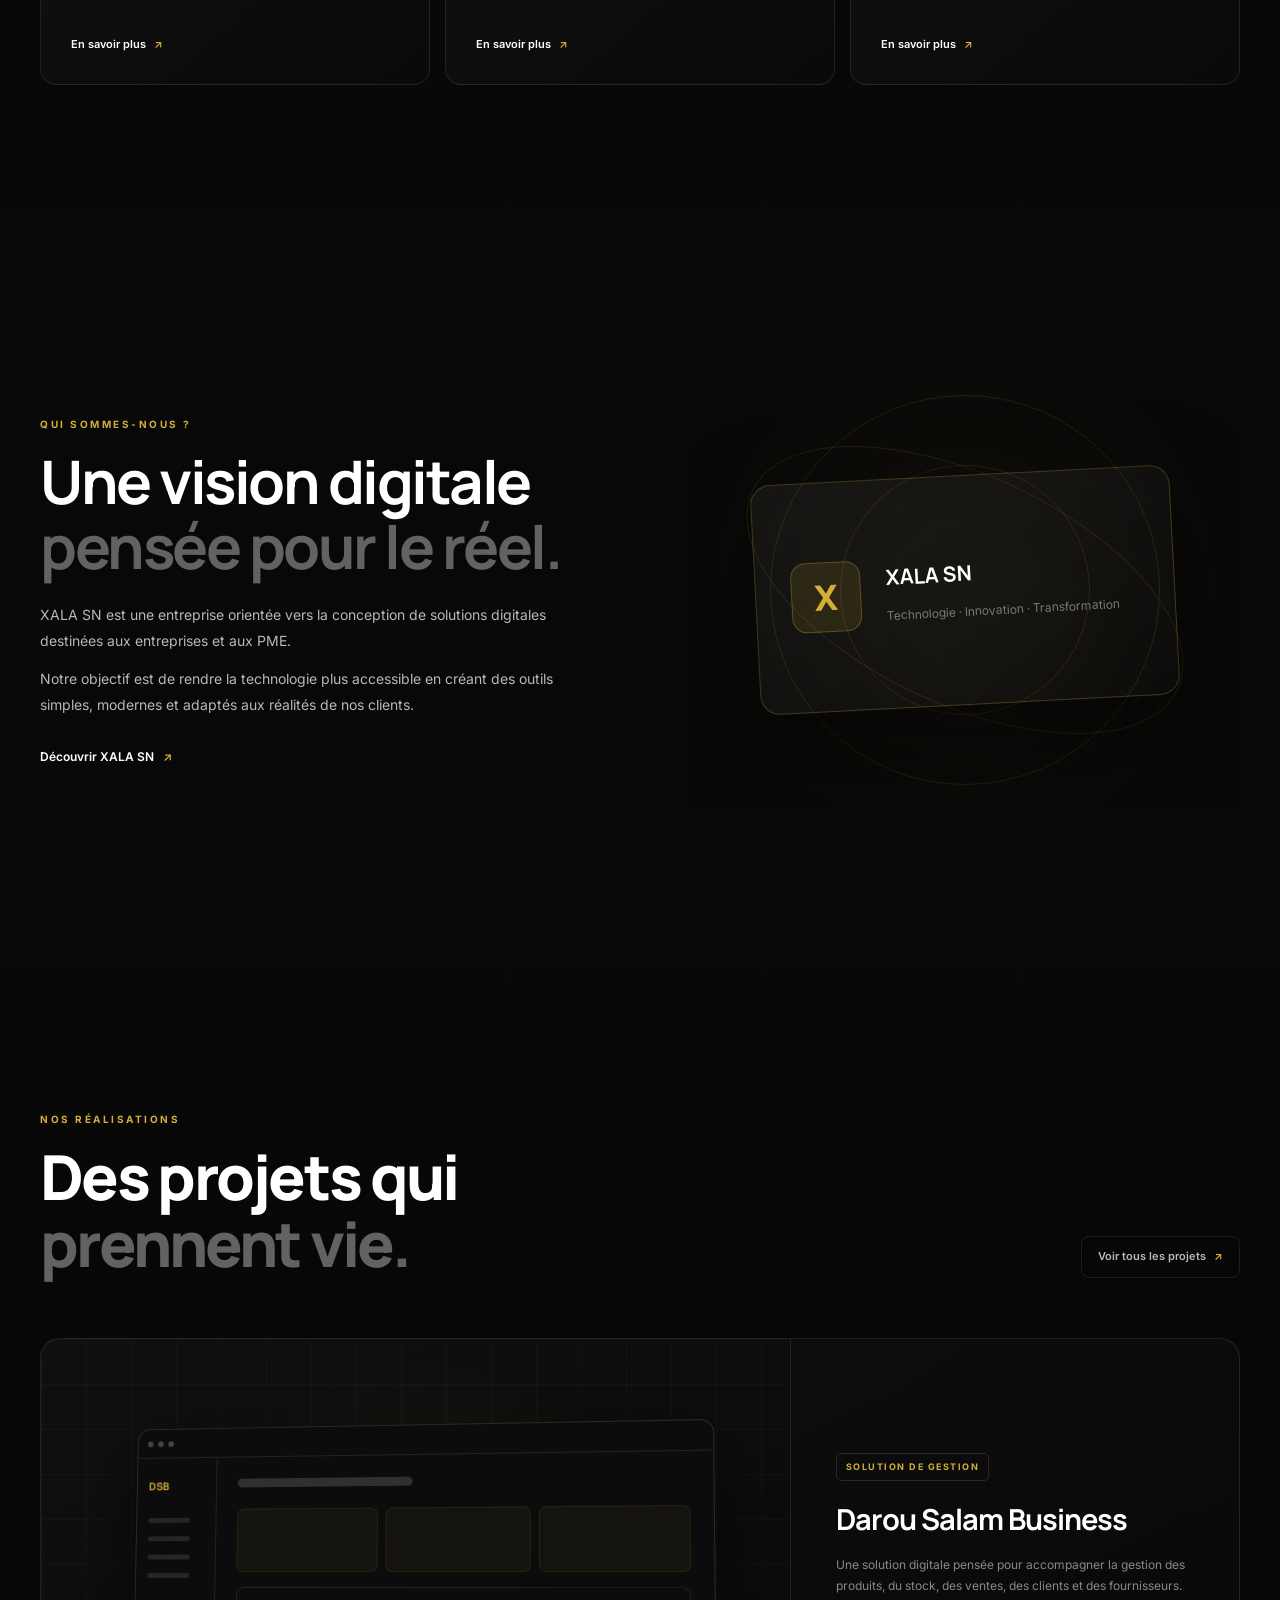
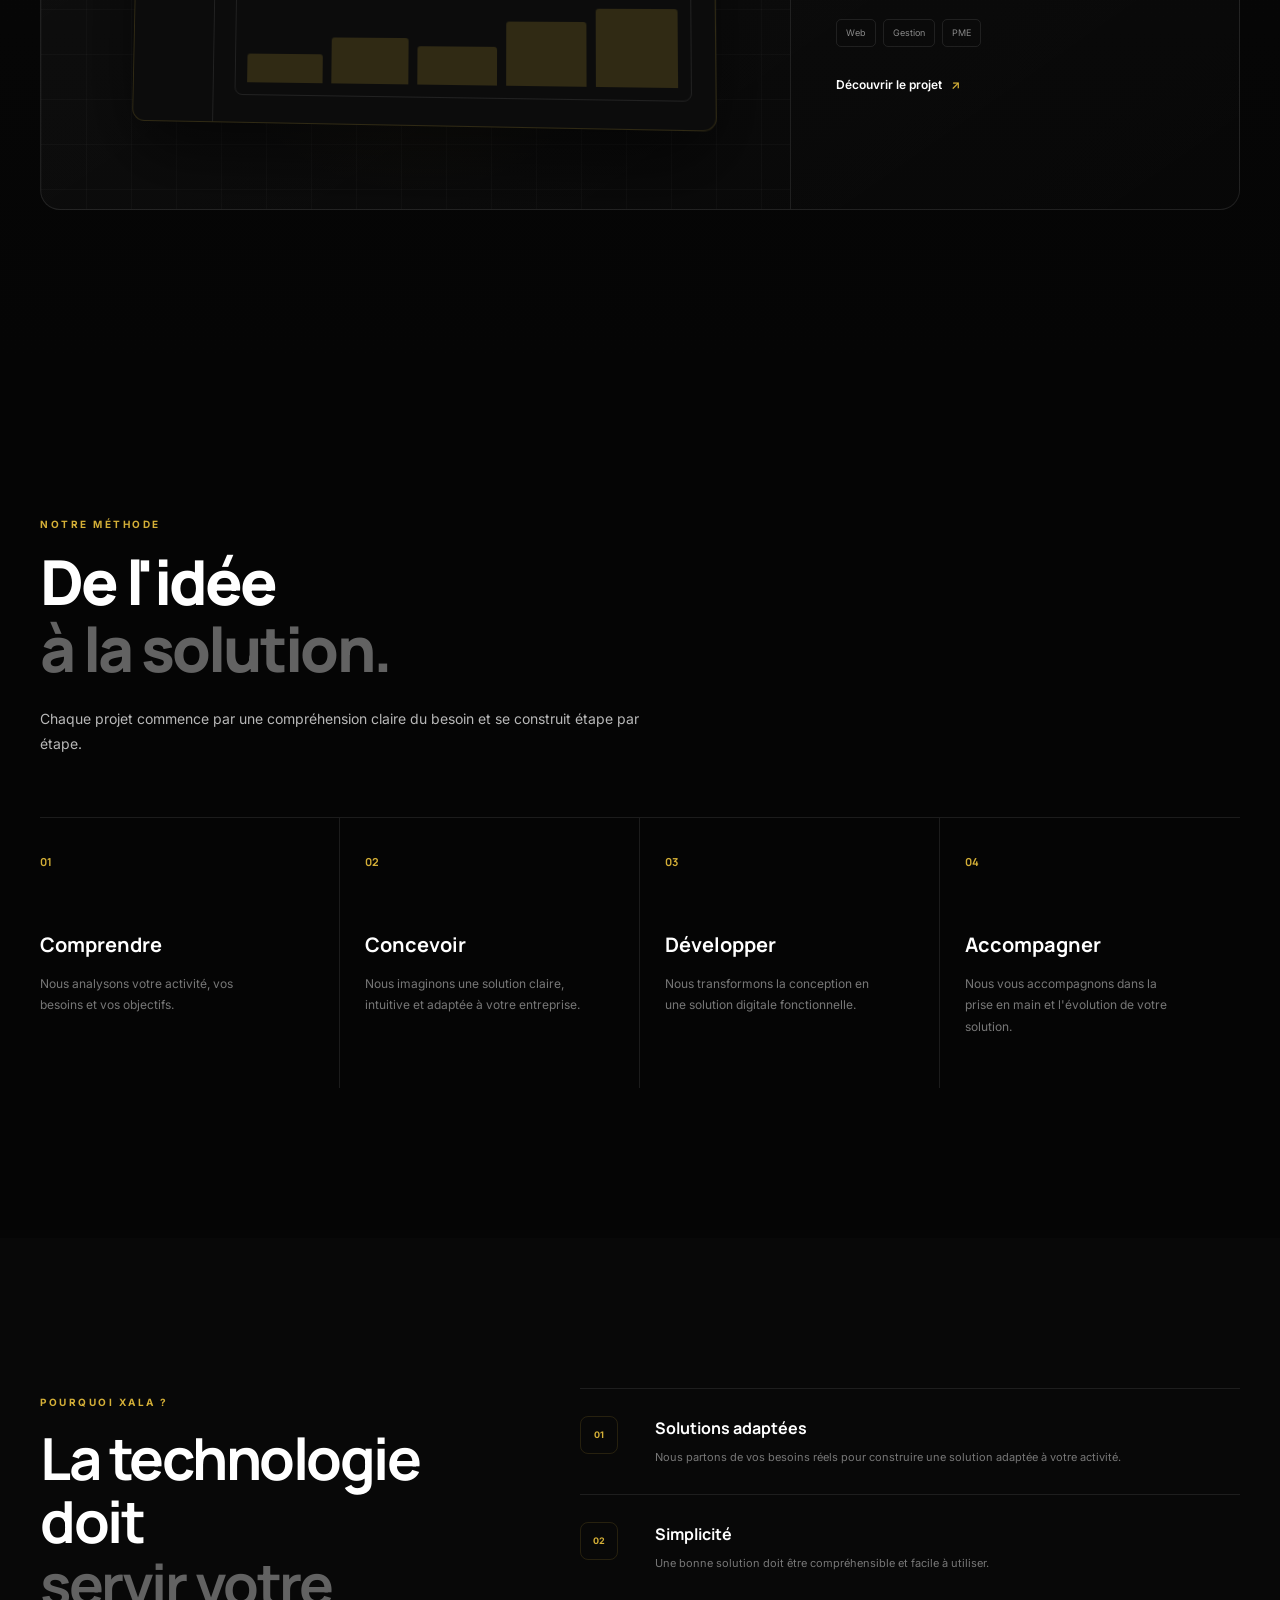
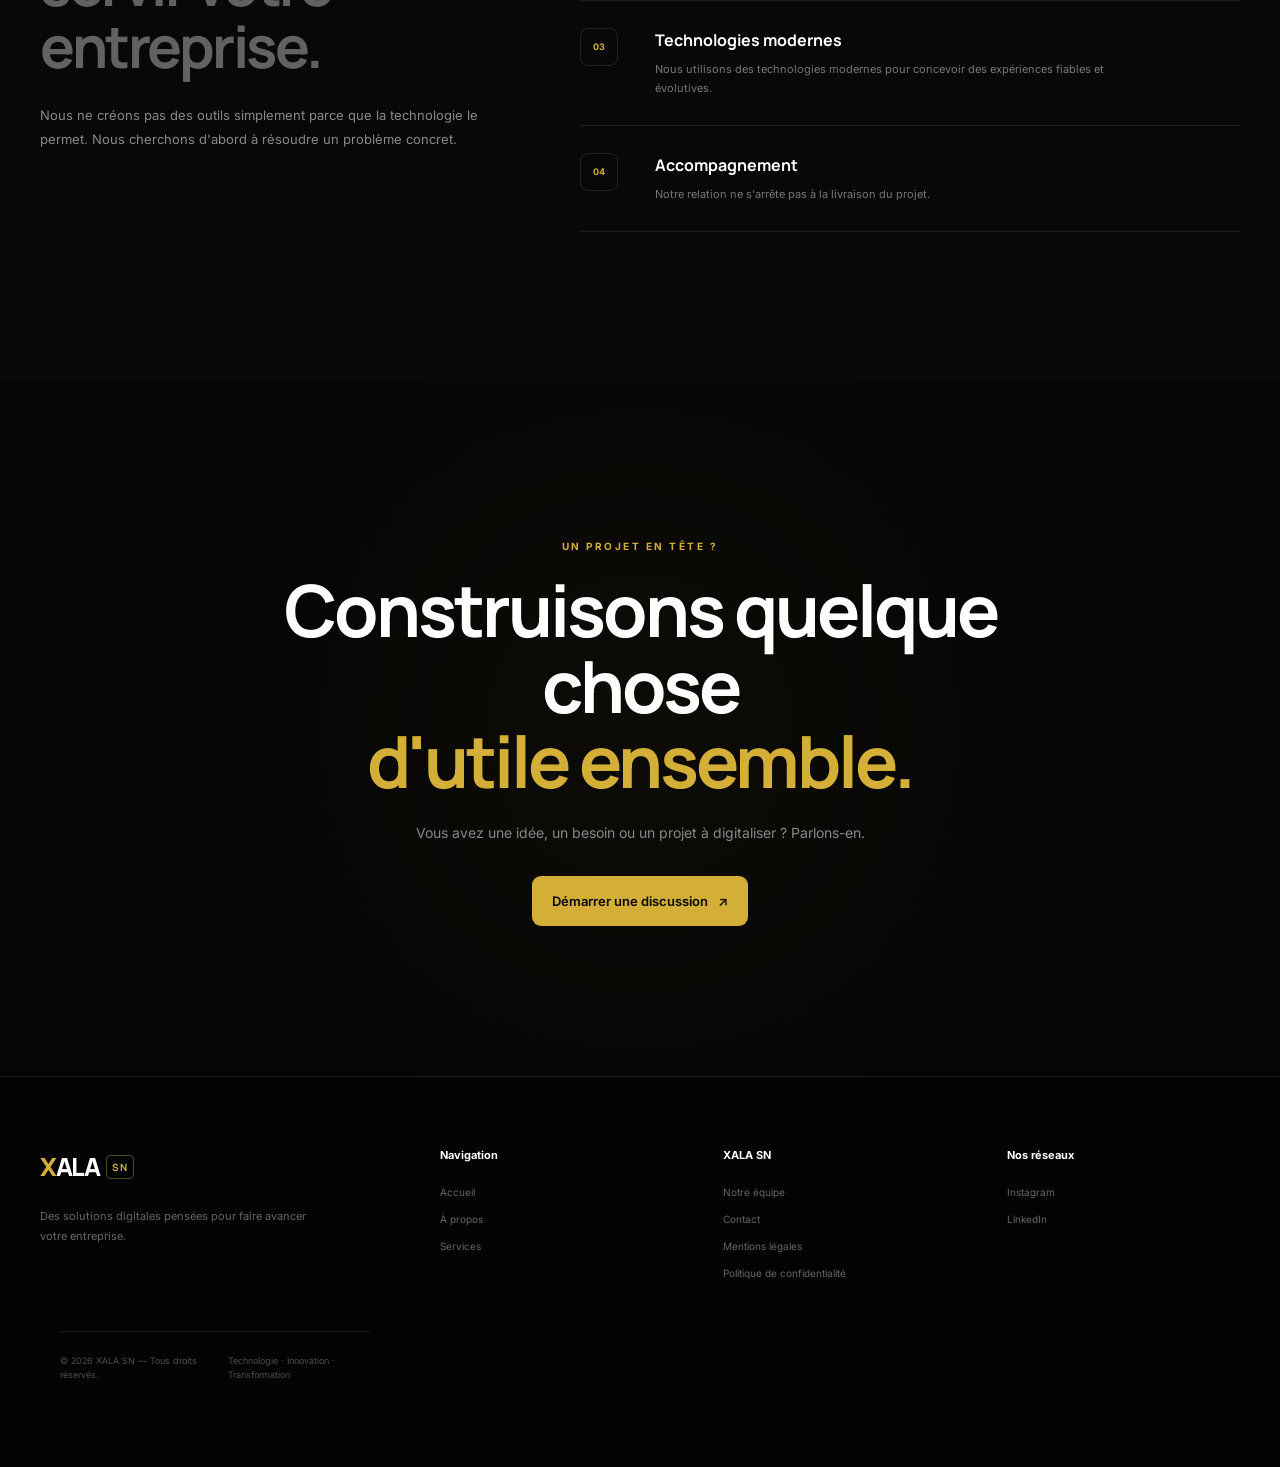
==== commit 2926ba50: "v2" ====
--- a/index.html
+++ b/index.html
@@ -252,7 +252,7 @@
                 href="pages/contact.html"
                 class="btn btn-secondary"
             >
-                Parlons de votre projet
+                Parler a un expert
             </a>
 
         </div>
--- a/assets/css/style.css
+++ b/assets/css/style.css
@@ -13,21 +13,22 @@
 :root {
 
     --black: #050505;
-    --black-2: #080808;
-    --black-3: #0d0d0d;
-    --card: #111111;
-
-    --white: #ffffff;
-    --white-soft: #b8b8b8;
-    --gray: #777777;
-    --gray-dark: #444444;
-
-    --gold: #d4af37;
-    --gold-light: #f1d477;
-    --gold-soft: rgba(212, 175, 55, 0.12);
-
-    --border: rgba(255, 255, 255, 0.09);
-    --border-gold: rgba(212, 175, 55, 0.25);
+--black-2: #080808;
+--black-3: #0d0d0d;
+--card: #111111;
+
+--white: #ffffff;
+--white-soft: #b8b8b8;
+--gray: #777777;
+--gray-dark: #444444;
+
+--gold: #d4af37;
+--gold-light: #f1d477;
+--gold-soft: rgba(212, 175, 55, 0.12);
+
+--border: rgba(255, 255, 255, 0.09);
+--border-gold: rgba(212, 175, 55, 0.25);
+
 
     --container: 1200px;
 
@@ -6495,219 +6496,64 @@
 
 }
 /* =========================================================
-   SECTEURS QUE NOUS ACCOMPAGNONS
-   XALA SN — NOIR & OR
+SECTORS WE SUPPORT
 ========================================================= */
 
 .sectors-section {
-    background: #0b0b0b;
-    color: #ffffff;
     padding: 120px 0;
-    position: relative;
-    overflow: hidden;
-}
-
-/* Légère lumière décorative */
-
-.sectors-section::before {
-    content: "";
-    position: absolute;
-    width: 500px;
-    height: 500px;
-    top: -250px;
-    right: -200px;
-    background: rgba(212, 175, 55, 0.08);
-    filter: blur(100px);
-    border-radius: 50%;
-    pointer-events: none;
-}
-
-
-/* =========================================================
-   EN-TÊTE
-========================================================= */
-
-.section-header {
-    max-width: 760px;
-    margin-bottom: 70px;
-}
-
-.section-label {
-    display: inline-block;
-    font-size: 12px;
-    font-weight: 600;
-    letter-spacing: 3px;
-    color: #d4af37;
-    margin-bottom: 20px;
-}
-
-.section-header h2 {
-    font-size: clamp(40px, 6vw, 72px);
-    line-height: 1.05;
-    font-weight: 600;
-    margin: 0 0 25px;
-    letter-spacing: -2px;
-}
-
-.section-header h2 span {
-    color: #d4af37;
-}
-
-.section-header p {
-    max-width: 650px;
-    color: rgba(255, 255, 255, 0.65);
-    font-size: 17px;
-    line-height: 1.8;
-    margin: 0;
-}
-
-
-/* =========================================================
-   GRILLE
-========================================================= */
+    background: var(--black);
+    color: var(--white);
+}
 
 .sectors-grid {
     display: grid;
     grid-template-columns: repeat(3, 1fr);
     gap: 20px;
-}
-
-
-/* =========================================================
-   CARTE
-========================================================= */
+    margin-top: 60px;
+}
 
 .sector-card {
-    position: relative;
-    min-height: 300px;
-    padding: 35px;
-    border: 1px solid rgba(255, 255, 255, 0.10);
-    background: rgba(255, 255, 255, 0.025);
-    transition:
-        transform 0.35s ease,
-        border-color 0.35s ease,
-        background 0.35s ease;
-    overflow: hidden;
-}
-
-.sector-card::before {
-    content: "";
-    position: absolute;
-    inset: 0;
-    background: linear-gradient(
-        135deg,
-        rgba(212, 175, 55, 0.10),
-        transparent 45%
-    );
-    opacity: 0;
-    transition: opacity 0.35s ease;
+    padding: 32px;
+    background: var(--card);
+    border: 1px solid var(--border);
+    border-radius: 16px;
+    transition: var(--transition);
 }
 
 .sector-card:hover {
-    transform: translateY(-8px);
-    border-color: rgba(212, 175, 55, 0.55);
-    background: rgba(255, 255, 255, 0.045);
-}
-
-.sector-card:hover::before {
-    opacity: 1;
-}
-
-
-/* =========================================================
-   ICÔNE
-========================================================= */
+    transform: translateY(-6px);
+    border-color: var(--border-gold);
+    box-shadow: 0 15px 40px rgba(0, 0, 0, 0.35);
+}
 
 .sector-icon {
-    position: relative;
-    z-index: 1;
-    width: 55px;
-    height: 55px;
-    display: flex;
-    align-items: center;
-    justify-content: center;
-    font-size: 25px;
-    border: 1px solid rgba(212, 175, 55, 0.35);
-    background: rgba(212, 175, 55, 0.08);
-    margin-bottom: 30px;
-}
-
-
-/* =========================================================
-   NUMÉRO
-========================================================= */
+    font-size: 28px;
+    color: var(--gold);
+    margin-bottom: 20px;
+}
 
 .sector-number {
-    position: absolute;
-    top: 35px;
-    right: 35px;
-    font-size: 12px;
-    letter-spacing: 2px;
-    color: rgba(255, 255, 255, 0.35);
-}
-
-
-/* =========================================================
-   TITRE
-========================================================= */
+    display: block;
+    margin-bottom: 10px;
+    font-size: 13px;
+    color: var(--gold);
+    letter-spacing: 1px;
+}
 
 .sector-card h3 {
-    position: relative;
-    z-index: 1;
-    font-size: 23px;
-    font-weight: 500;
-    margin: 0 0 15px;
+    margin-bottom: 12px;
+    color: var(--white);
 }
 
 .sector-card p {
-    position: relative;
-    z-index: 1;
-    color: rgba(255, 255, 255, 0.58);
-    font-size: 15px;
+    color: var(--white-soft);
     line-height: 1.7;
     margin: 0;
 }
 
 
 /* =========================================================
-   CTA
-========================================================= */
-
-.sectors-cta {
-    margin-top: 55px;
-    padding-top: 30px;
-    border-top: 1px solid rgba(255, 255, 255, 0.10);
-    display: flex;
-    align-items: center;
-    justify-content: space-between;
-    gap: 20px;
-}
-
-.sectors-cta p {
-    margin: 0;
-    color: rgba(255, 255, 255, 0.55);
-    font-size: 15px;
-}
-
-.text-link {
-    color: #d4af37;
-    text-decoration: none;
-    font-size: 15px;
-    font-weight: 600;
-    transition: opacity 0.3s ease;
-}
-
-.text-link span {
-    margin-left: 8px;
-}
-
-.text-link:hover {
-    opacity: 0.7;
-}
-
-
-/* =========================================================
-   RESPONSIVE TABLETTE
+   RESPONSIVE
 ========================================================= */
 
 @media (max-width: 900px) {
@@ -6716,54 +6562,16 @@
         grid-template-columns: repeat(2, 1fr);
     }
 
-    .sectors-section {
-        padding: 90px 0;
-    }
-
-}
-
-
-/* =========================================================
-   RESPONSIVE MOBILE
-========================================================= */
+}
 
 @media (max-width: 600px) {
-
-    .sectors-section {
-        padding: 75px 0;
-    }
-
-    .section-header {
-        margin-bottom: 45px;
-    }
-
-    .section-header h2 {
-        font-size: 42px;
-        letter-spacing: -1px;
-    }
-
-    .section-header p {
-        font-size: 15px;
-    }
 
     .sectors-grid {
         grid-template-columns: 1fr;
     }
 
     .sector-card {
-        min-height: auto;
-        padding: 28px;
-    }
-
-    .sector-number {
-        top: 28px;
-        right: 28px;
-    }
-
-    .sectors-cta {
-        flex-direction: column;
-        align-items: flex-start;
-    }
-
-}
-
+        padding: 25px;
+    }
+
+}
